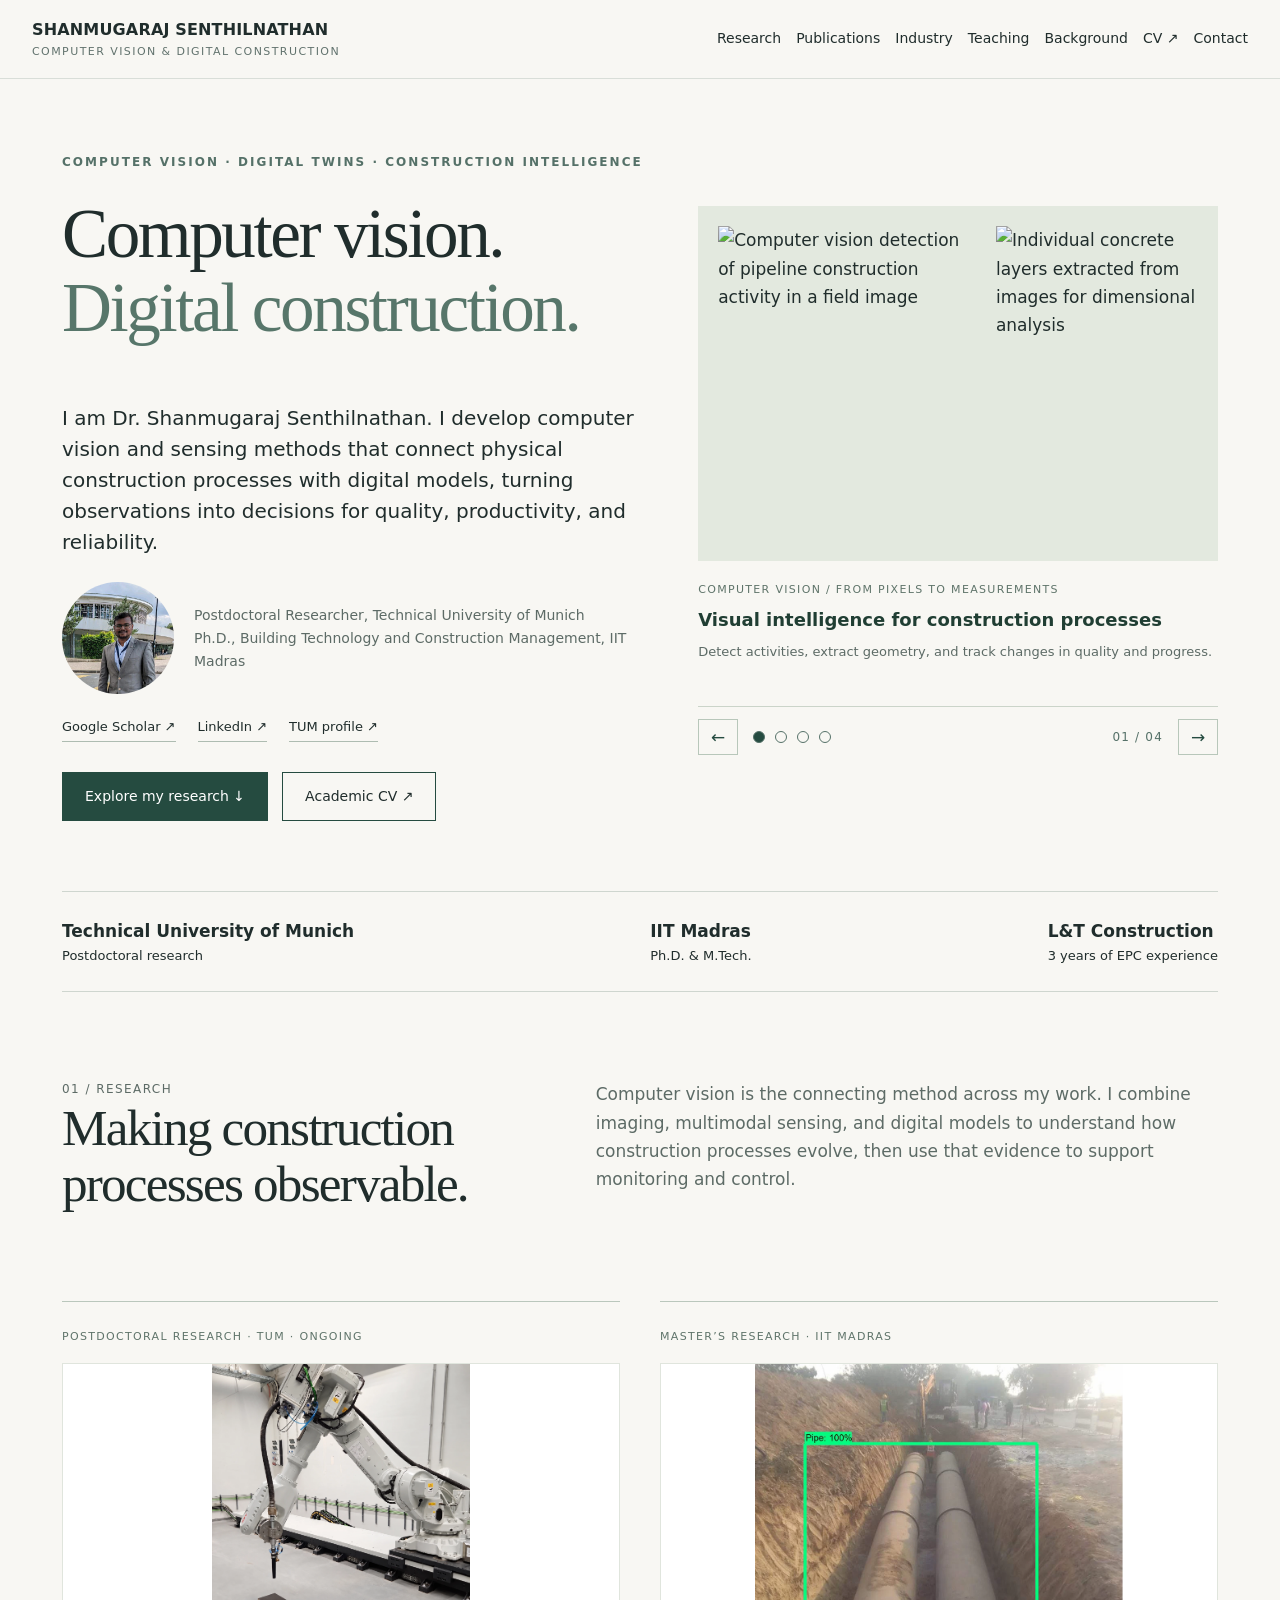
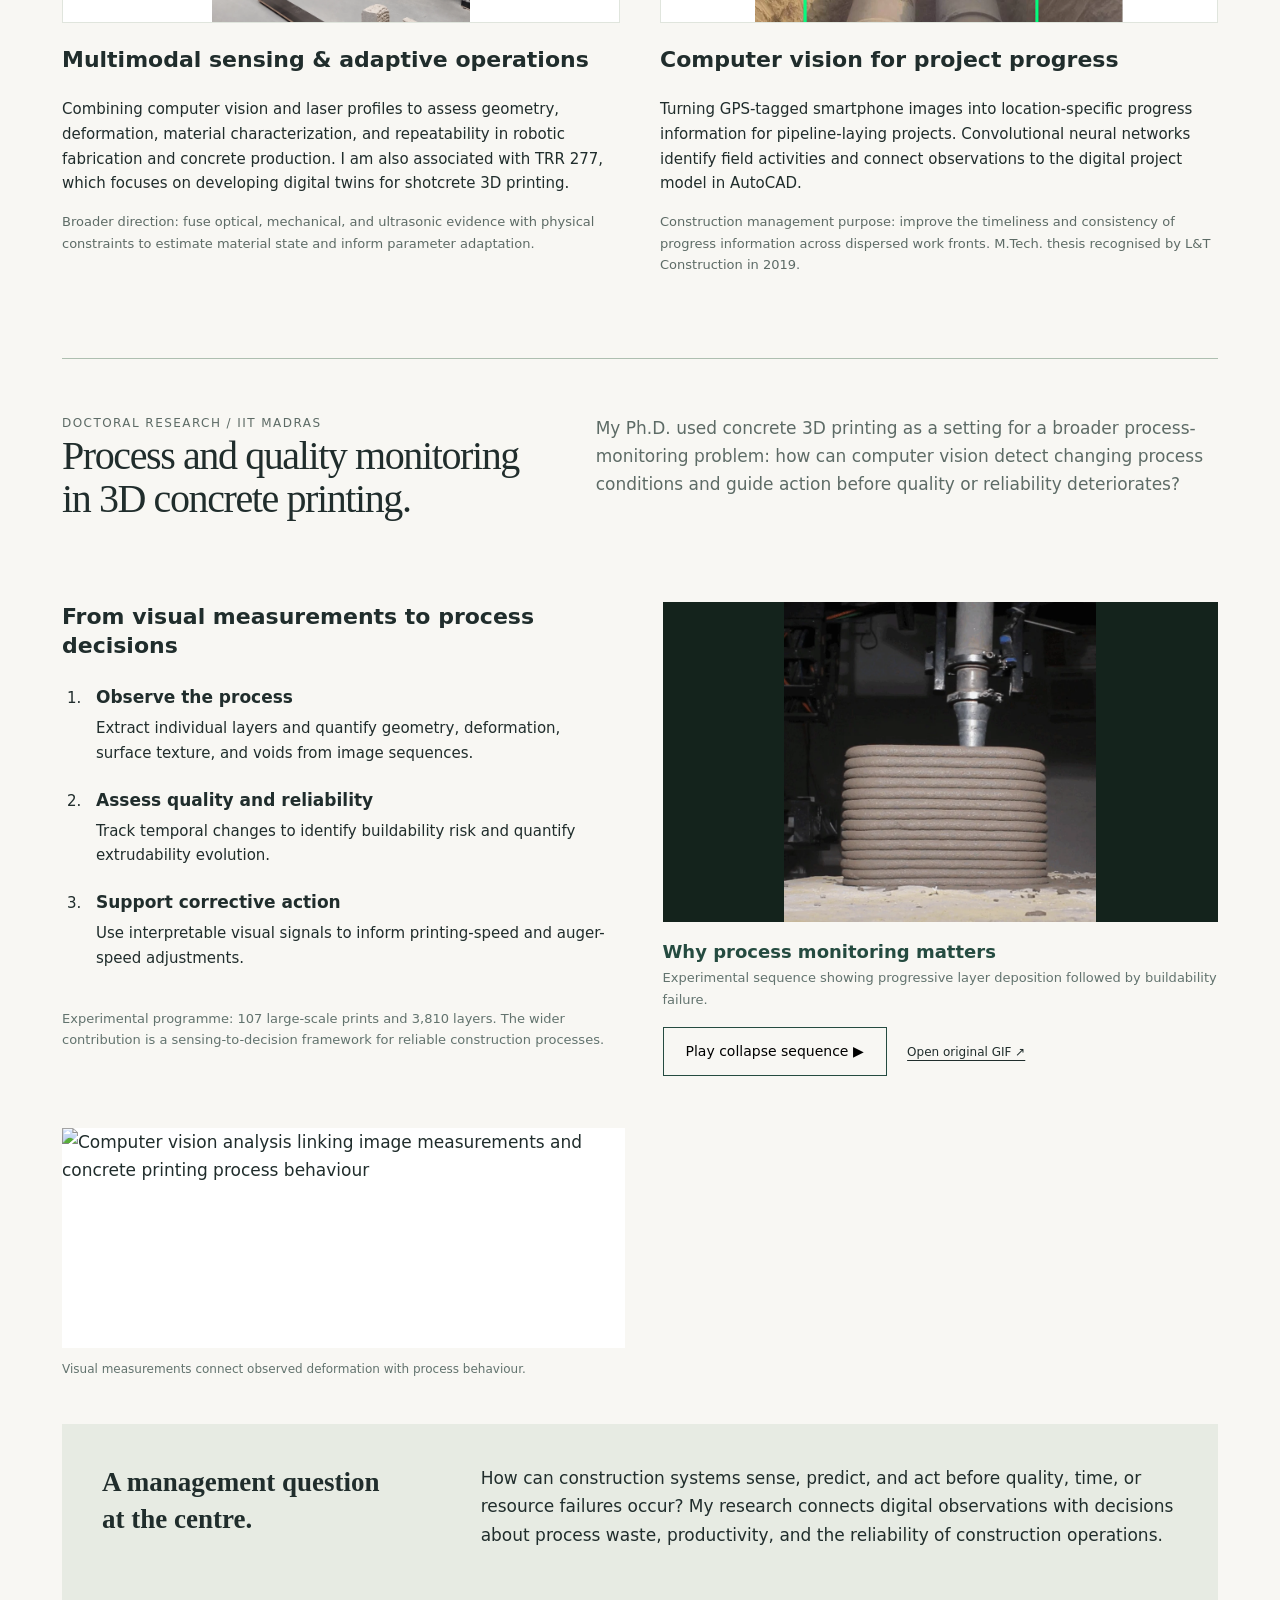
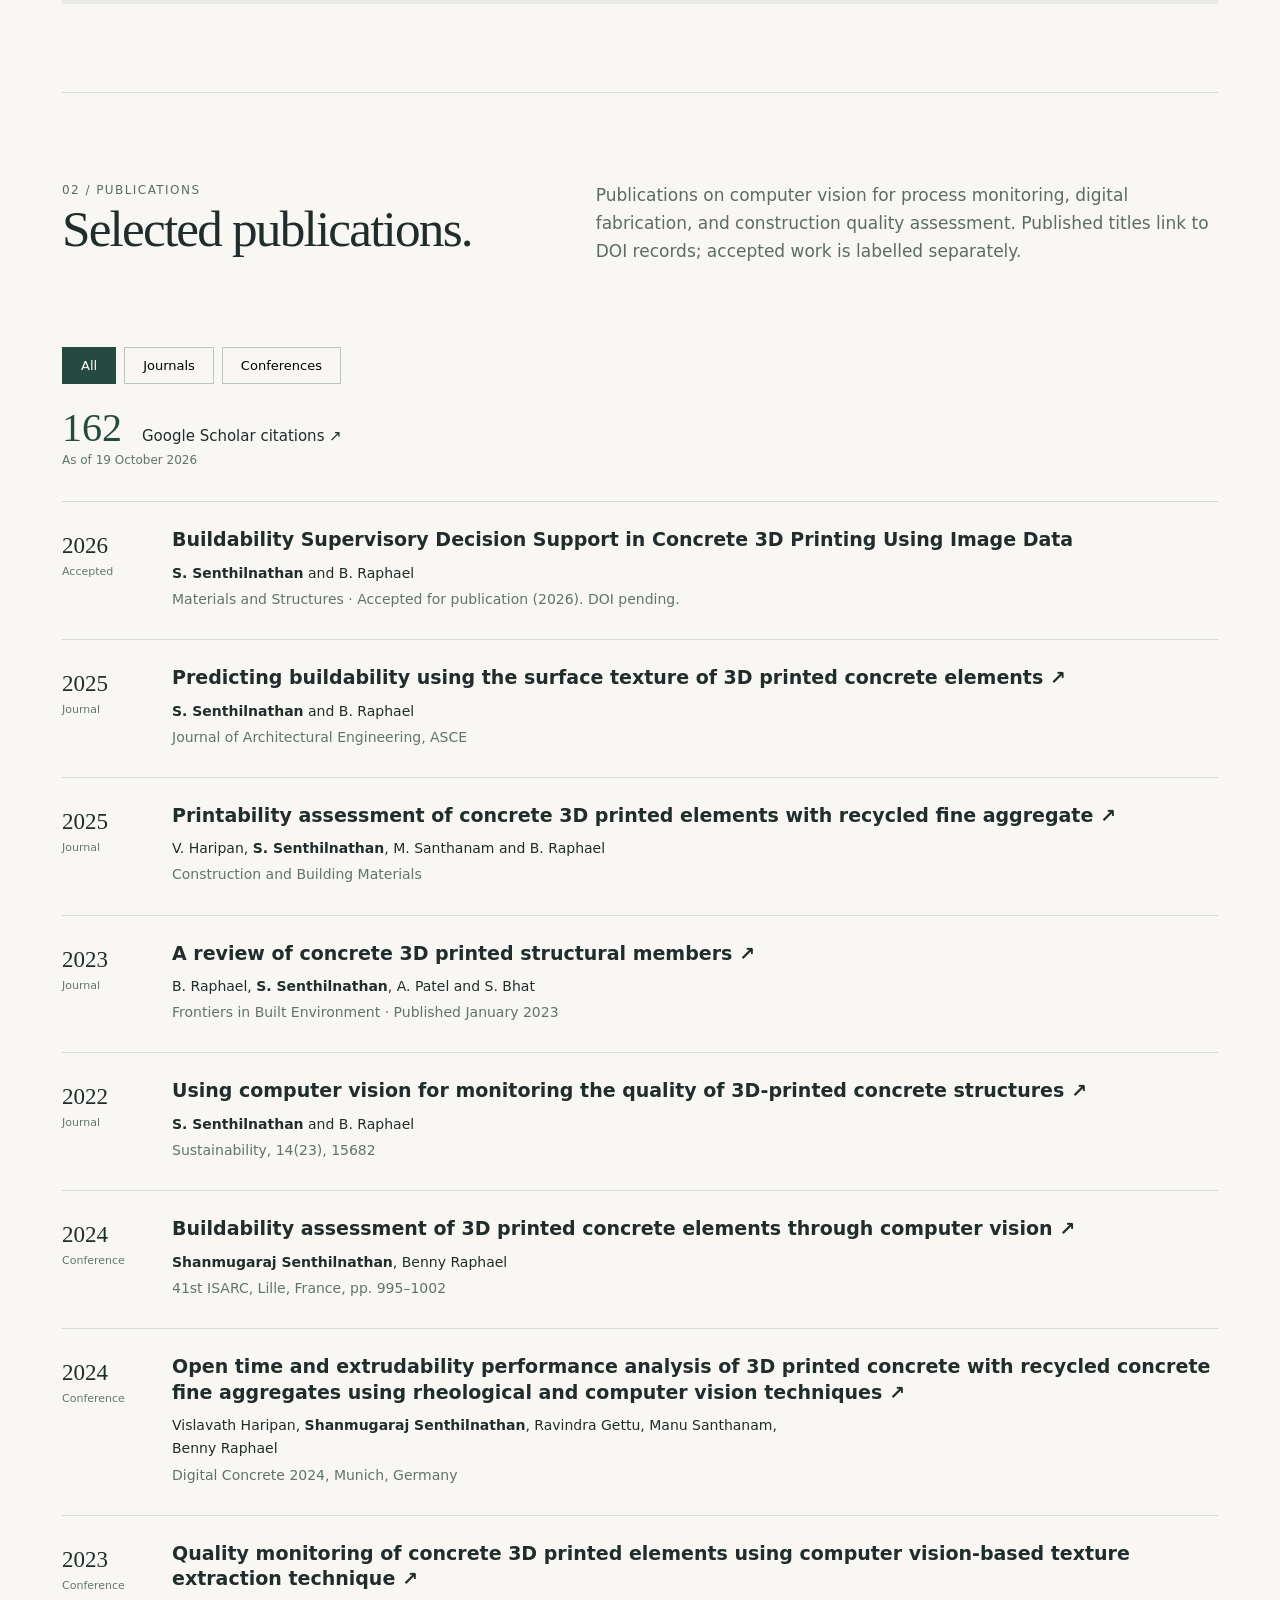
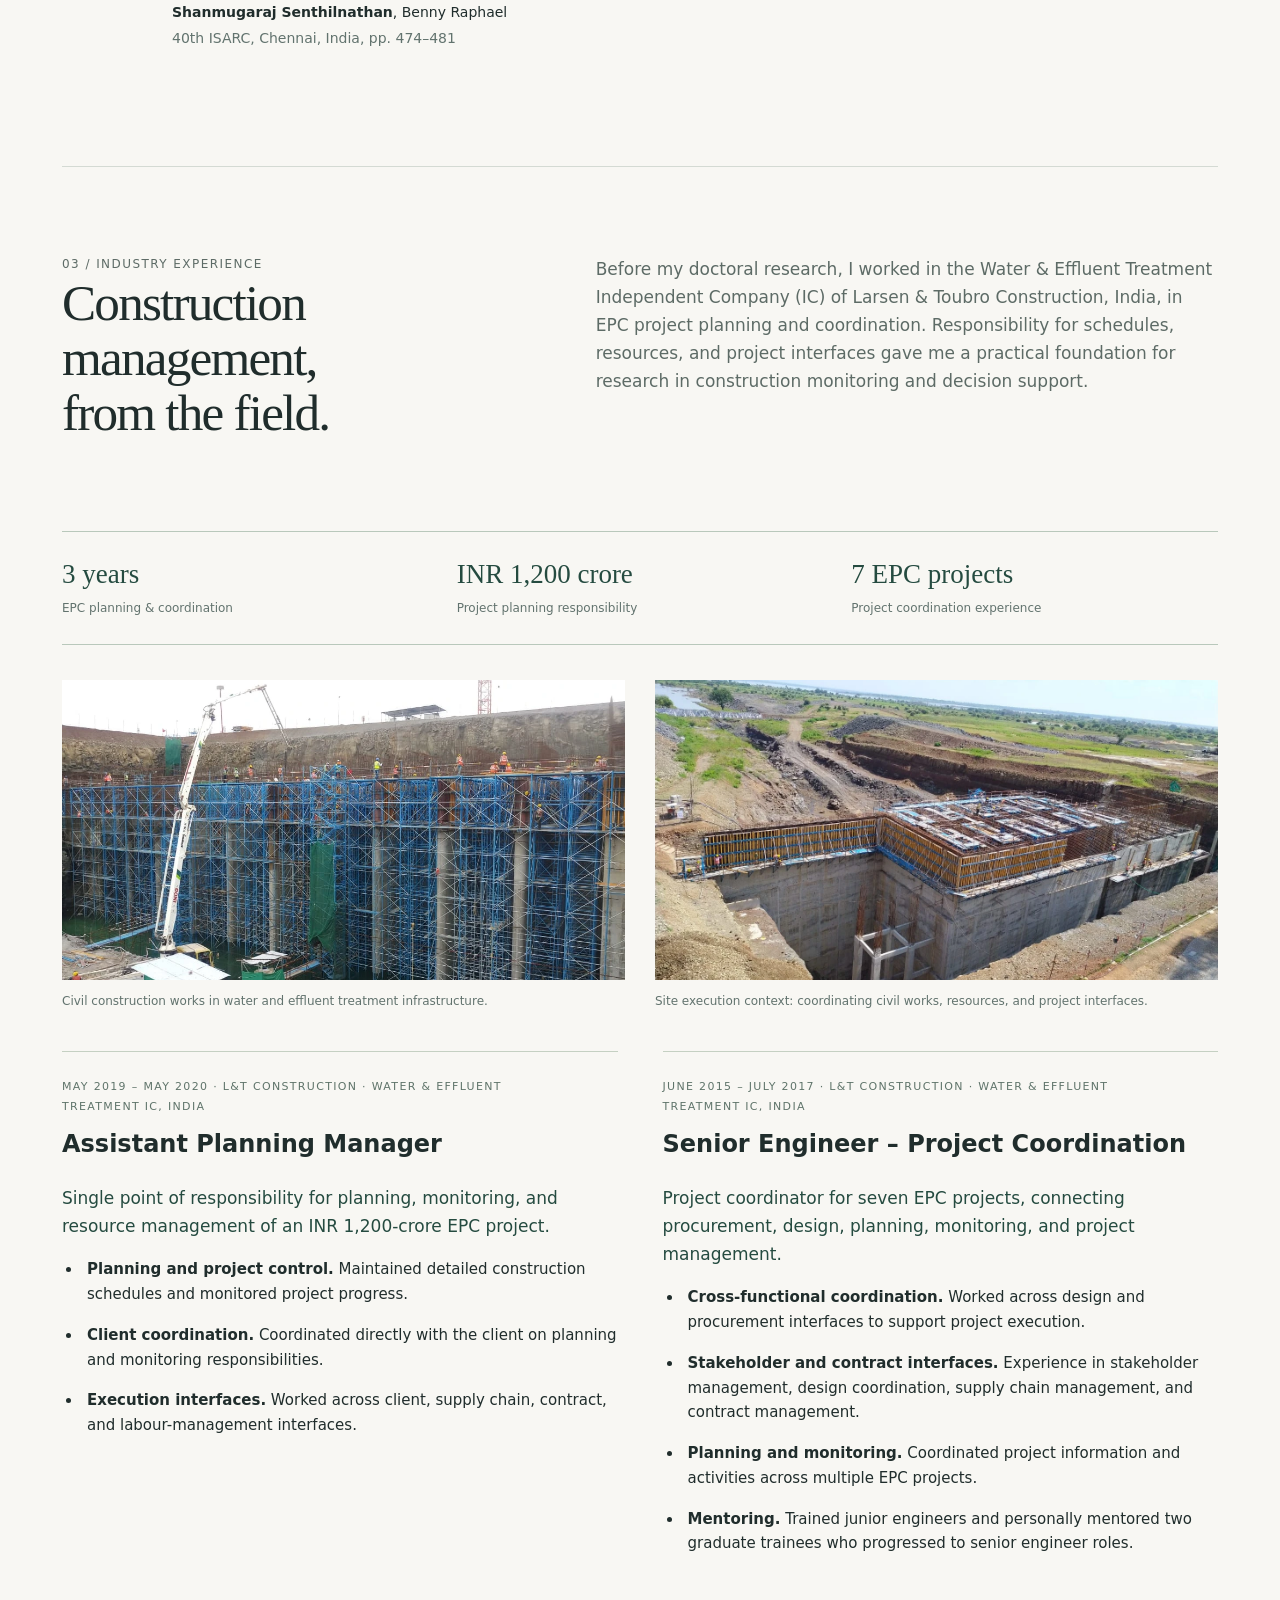
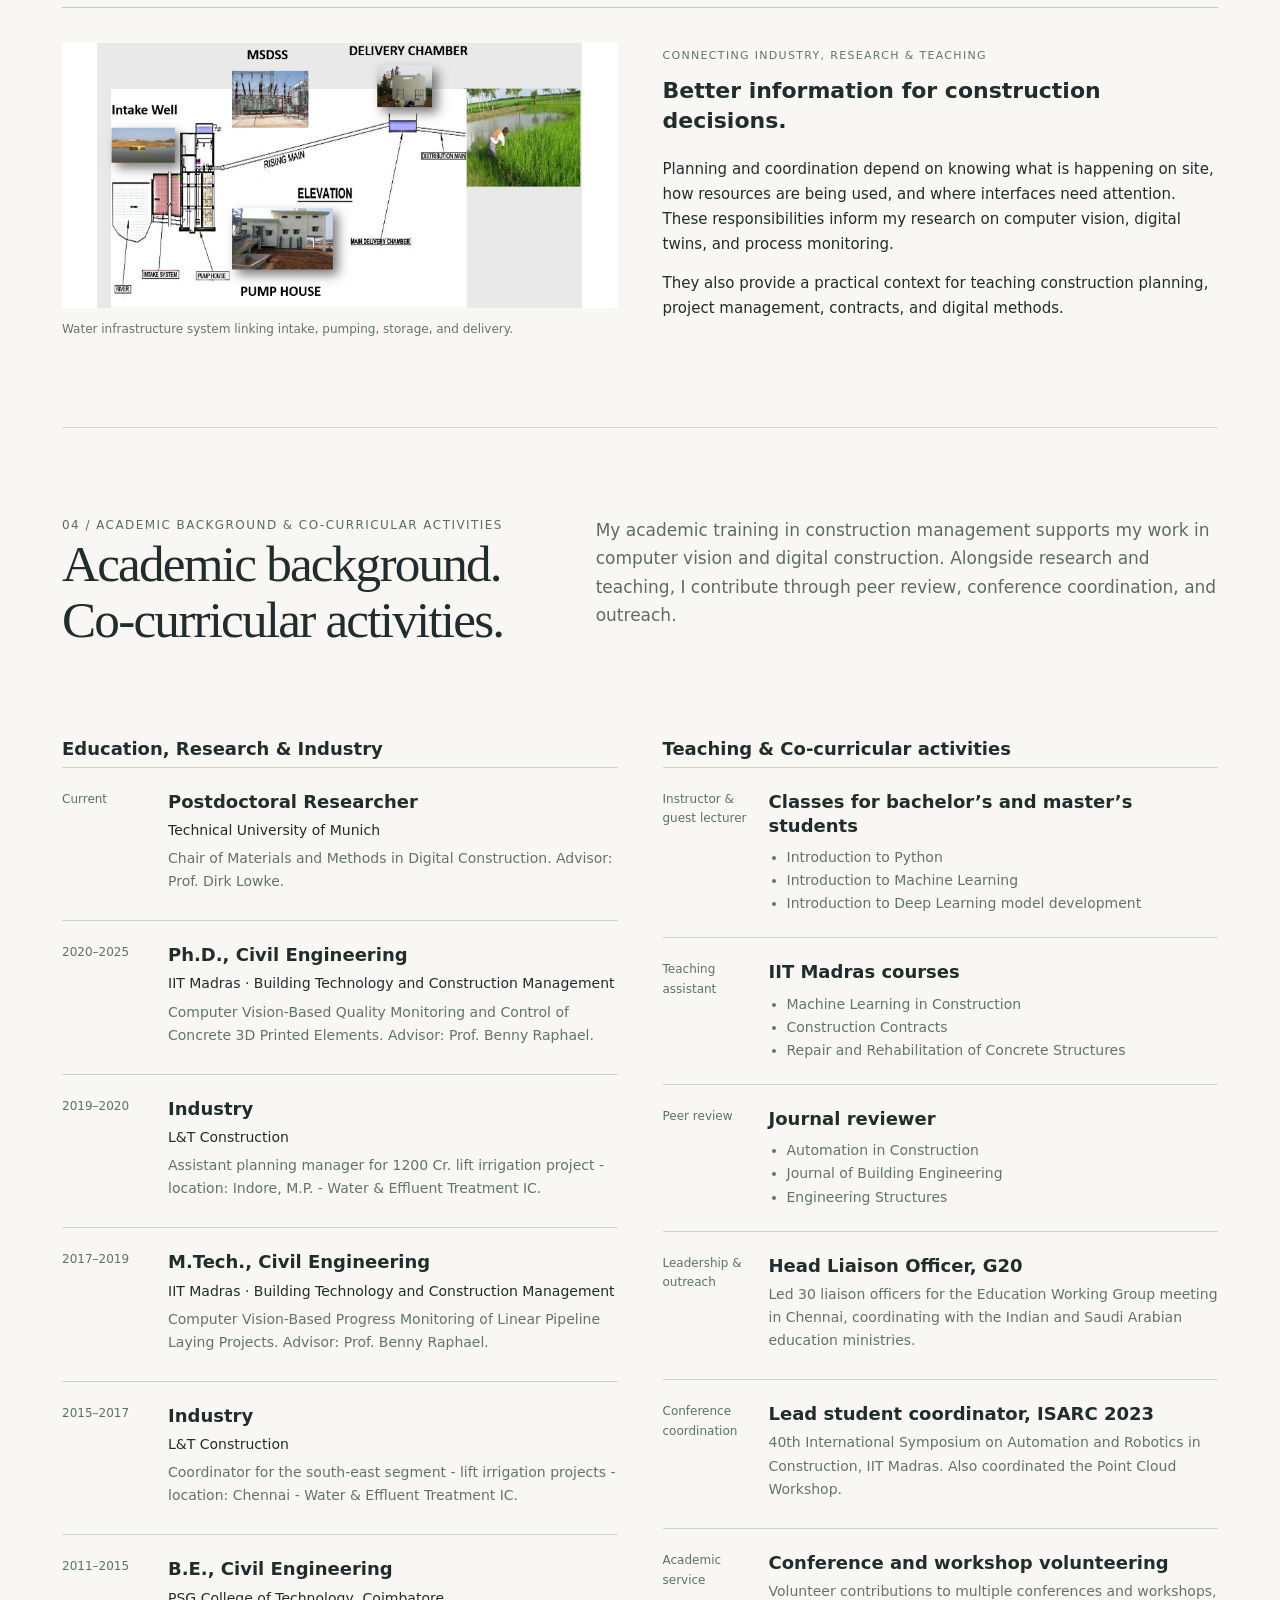
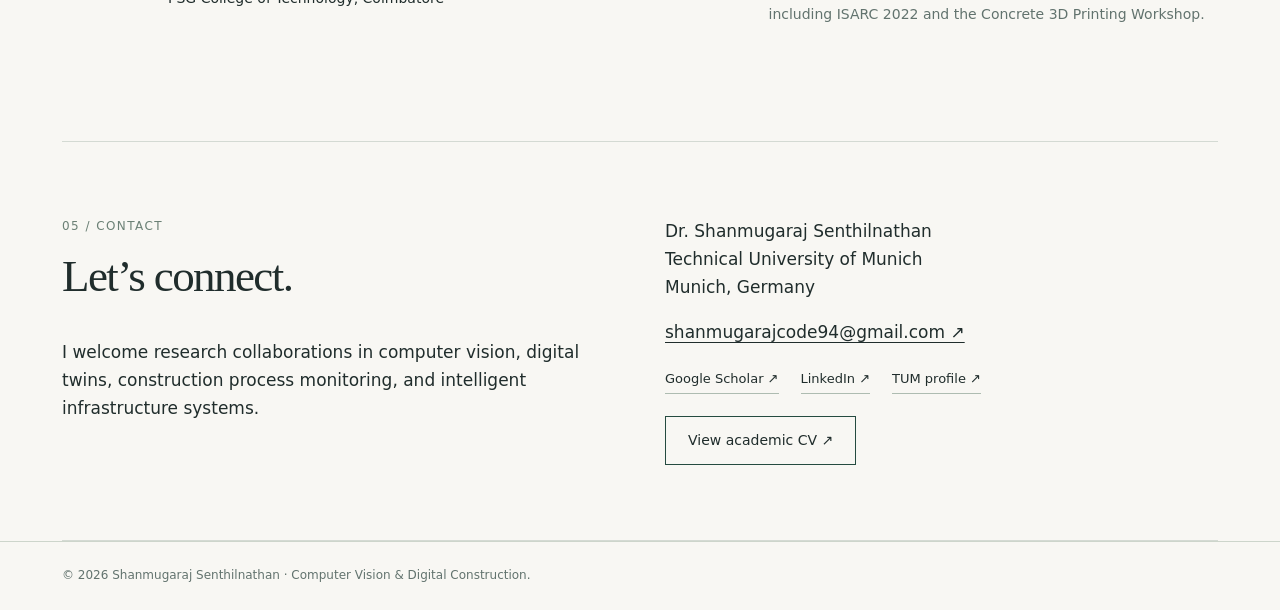
==== index.html @ ba7cf7d7 "update images" ====
<!doctype html>
<html lang="en">
<head>
<meta charset="utf-8">
<meta name="viewport" content="width=device-width,initial-scale=1">
<title>Dr. Shanmugaraj Senthilnathan | Computer Vision & Digital Construction</title>
<meta name="description" content="Shanmugaraj Senthilnathan, postdoctoral researcher at TUM. Computer vision, multimodal sensing, digital twins and process intelligence for construction and infrastructure.">
<meta name="theme-color" content="#254b40">
<link rel="icon" href="assets/favicon.svg" type="image/svg+xml">
<link rel="stylesheet" href="styles.css">
</head>
<body>
<a class="skip" href="#main">Skip to content</a>
<header>
<nav aria-label="Main navigation">
<a class="brand" href="#">SHANMUGARAJ SENTHILNATHAN<small>Computer Vision & Digital Construction</small>
</a>
<button id="menu" aria-expanded="false" aria-controls="navlinks">Menu +</button>
<div class="navlinks" id="navlinks">
<a href="#research">Research</a>
<a href="#publications">Publications</a>
<a href="#industry">Industry</a>
<a href="#teaching">Teaching</a>
<a href="#experience">Background</a>
<!-- Temporarily hidden: Gallery navigation link
<a href="#gallery">Gallery</a>
-->
<a href="cv.html">CV ↗</a>
<a href="#contact">Contact</a>
</div>
</nav>
</header>
<main id="main">
<div class="wrap">
<section class="hero">
<div>
<p class="eyebrow">Computer vision · Digital twins · Construction intelligence</p>
<h1>Computer vision.<br>
<em>Digital construction.</em>
</h1>
<p class="intro">I am Dr. Shanmugaraj Senthilnathan. I develop computer vision and sensing methods that connect physical construction processes with digital models, turning observations into decisions for quality, productivity, and reliability.</p>
<div class="identity">
<img class="portrait" src="assets/portrait.jpg" width="112" height="112" alt="Portrait of Dr. Shanmugaraj Senthilnathan">
<p class="role">Postdoctoral Researcher, Technical University of Munich<br>Ph.D., Building Technology and Construction Management, IIT Madras</p>
</div>
<div class="profile-links">
<a href="https://scholar.google.com/citations?hl=en&amp;user=tuuSnYMAAAAJ" target="_blank" rel="noopener">Google Scholar ↗</a>
<a href="https://www.linkedin.com/in/shanmugaraj-senthilnathan-936270aa/" target="_blank" rel="noopener">LinkedIn ↗</a>
<a href="https://www.mae.ed.tum.de/m2dc/m2dc/shanmugaraj-senthilnathan/" target="_blank" rel="noopener">TUM profile ↗</a>
</div>
<div class="actions">
<a class="btn primary" href="#research">Explore my research ↓</a>
<a class="btn" href="cv.html">Academic CV ↗</a>
</div>
</div>
<div class="research-carousel" role="region" aria-roledescription="carousel" aria-label="Computer vision and digital construction research">
<div class="carousel-stage">
<figure class="research-slide" id="research-slide-1" role="group" aria-roledescription="slide" aria-label="1 of 4">
<div class="visual vision-visual">
<img src="assets/inputpic.jpg" alt="Computer vision detection of pipeline construction activity in a field image" fetchpriority="high">
<img src="assets/cvoutput.png" alt="Individual concrete layers extracted from images for dimensional analysis">
</div>
<figcaption>
<span class="tag">Computer vision / From pixels to measurements</span>
<strong>Visual intelligence for construction processes</strong>
<span>Detect activities, extract geometry, and track changes in quality and progress.</span>
</figcaption>
</figure>
<figure class="research-slide" id="research-slide-2" role="group" aria-roledescription="slide" aria-label="2 of 4" hidden>
<div class="visual sensor-visual">
<div>
<img src="assets/camera.webp" alt="Camera illustration for optical sensing">
<span>2D imaging</span>
</div>
<div>
<img src="assets/keyence-ljx8000.png" alt="KEYENCE LJ-X8000 series laser profiler product image">
<span>Laser profile sensing</span>
</div>
</div>
<figcaption>
<span class="tag">Sensing / Geometry & material state</span>
<strong>Cameras and laser profile scanners</strong>
<span>Complementary optical measurements for process monitoring. <a href="https://www.keyence.com/products/measure/laser-2d/lj-x8000/" target="_blank" rel="noopener">LJ-X8000 equipment example; image © KEYENCE ↗</a>
</span>
</figcaption>
</figure>
<figure class="research-slide" id="research-slide-3" role="group" aria-roledescription="slide" aria-label="3 of 4" hidden>
<div class="visual">
<img src="assets/u2net.png" alt="U2-Net deep learning architecture for salient object detection">
</div>
<figcaption>
<span class="tag">Computer Vision & Deep learning</span>
<strong>CV & DL for automated visual understanding of construction processes</strong>
<span>Object detection, image segmentation, geometric feature extraction, deformation tracking, surface-quality assessment, and the development of data-driven indicators for construction monitoring and quality control.</span>
<small>image/reference<a href="https://doi.org/10.1016/j.patcog.2020.107404" target="_blank" rel="noopener">View paper ↗</a></small>
</figcaption>
</figure>
<figure class="research-slide" id="research-slide-4" role="group" aria-roledescription="slide" aria-label="4 of 4" hidden>
<div class="visual">
<img src="assets/robot-lab.webp" alt="Industrial robot and process equipment in the laboratory">
</div>
<figcaption>
<span class="tag">Robotic adaptive processes</span>
<strong>Sensing coupled with robotic operations</strong>
<span>Use geometry and deformation measurements to inform adaptive process control.</span>
</figcaption>
</figure>
</div>
<div class="carousel-controls">
<button class="carousel-arrow" data-carousel-prev aria-label="Previous research image">←</button>
<div class="carousel-dots" role="group" aria-label="Choose research image">
<button data-slide="0" aria-label="Show research image 1" aria-pressed="true">
</button>
<button data-slide="1" aria-label="Show research image 2" aria-pressed="false">
</button>
<button data-slide="2" aria-label="Show research image 3" aria-pressed="false">
</button>
<button data-slide="3" aria-label="Show research image 4" aria-pressed="false">
</button>
</div>
<span class="carousel-count" aria-live="polite">01 / 04</span>
<button class="carousel-arrow" data-carousel-next aria-label="Next research image">→</button>
</div>
</div>
</section>
<div class="strip">
<div>
<strong>Technical University of Munich</strong>Postdoctoral research</div>
<div>
<strong>IIT Madras</strong>Ph.D. & M.Tech.</div>
<div>
<strong>L&T Construction</strong>3 years of EPC experience</div>
</div>
<section class="section" id="research">
<div class="section-head">
<div>
<p class="num">01 / RESEARCH</p>
<h2>Making construction<br>processes observable.</h2>
</div>
<p>Computer vision is the connecting method across my work. I combine imaging, multimodal sensing, and digital models to understand how construction processes evolve, then use that evidence to support monitoring and control.</p>
</div>
<div class="research overview-research">
<article>
<span class="tag">Postdoctoral research · TUM · Ongoing</span>
<img src="assets/robot-lab.webp" alt="Industrial robot and deposition equipment in the laboratory" loading="lazy">
<h3>Multimodal sensing & adaptive operations</h3>
<p>Combining computer vision and laser profiles to assess geometry, deformation, material characterization, and repeatability in robotic fabrication and concrete production. I am also associated with TRR 277, which focuses on developing digital twins for shotcrete 3D printing.</p>
<p class="detail">Broader direction: fuse optical, mechanical, and ultrasonic evidence with physical constraints to estimate material state and inform parameter adaptation.</p>
</article>
<!-- Temporarily hidden: Digital twins for concrete production research card -->
<article hidden>
<span class="tag">Postdoctoral research · TUM · Ongoing</span>
<img src="assets/production-twin.webp" alt="Concrete production digital twin framework, with material characterisation and feedback along the supply chain" loading="lazy">
<h3>Digital twins for concrete production</h3>
<p>Connecting material characterisation and process information from batching through transport, pumping, and placement. My work explores how optical measurements and rheological evidence can represent evolving material state and support feedback across the production process.</p>
<p class="detail">Research directions: camera and laser sensing, correlation with yield stress and viscosity, and integration with concrete production and mobile robotic workflows.</p>
</article>
<article>
<span class="tag">Master’s research · IIT Madras</span>
<img src="assets/pipeline.webp" alt="Pipeline construction activity identified by computer vision in a site photograph" loading="lazy">
<h3>Computer vision for project progress</h3>
<p>Turning GPS-tagged smartphone images into location-specific progress information for pipeline-laying projects. Convolutional neural networks identify field activities and connect observations to the digital project model in AutoCAD.</p>
<p class="detail">Construction management purpose: improve the timeliness and consistency of progress information across dispersed work fronts. M.Tech. thesis recognised by L&T Construction in 2019.</p>
</article>
<!-- Temporarily hidden: Digital twins for bridge structural monitoring research card -->
<article hidden>
<span class="tag">Postdoctoral research · TUM · Ongoing</span>
<img src="assets/bridge-monitoring.webp" alt="Bridge structural monitoring sensor installation" loading="lazy">
<h3>Digital twins for bridge structural monitoring</h3>
<p>Linking physical infrastructure to numerical models through a multi-property sensor network. The research connects local durability and stiffness indicators with measured structural response to inform condition assessment and action strategies.</p>
<p class="detail">Focus: sensor-to-model integration, strain measurements, structural analysis, and the relationship between local deterioration and global behaviour.</p>
</article>
</div>
<div class="phd-research" id="doctoral-research">
<div class="section-head">
<div>
<p class="num">DOCTORAL RESEARCH / IIT MADRAS</p>
<h2>Process and quality monitoring in 3D concrete printing.</h2>
</div>
<p>My Ph.D. used concrete 3D printing as a setting for a broader process-monitoring problem: how can computer vision detect changing process conditions and guide action before quality or reliability deteriorates?</p>
</div>
<div class="phd-layout">
<div>
<h3>From visual measurements to process decisions</h3>
<ol class="process-list">
<li>
<strong>Observe the process</strong>Extract individual layers and quantify geometry, deformation, surface texture, and voids from image sequences.</li>
<li>
<strong>Assess quality and reliability</strong>Track temporal changes to identify buildability risk and quantify extrudability evolution.</li>
<li>
<strong>Support corrective action</strong>Use interpretable visual signals to inform printing-speed and auger-speed adjustments.</li>
</ol>
<p class="detail">Experimental programme: 107 large-scale prints and 3,810 layers. The wider contribution is a sensing-to-decision framework for reliable construction processes.</p>
</div>
<figure class="collapse-demo">
<img id="collapse-animation" src="assets/collapse-poster.webp" alt="Concrete printing experiment showing the element before collapse" loading="lazy">
<figcaption>
<strong>Why process monitoring matters</strong>
<span>Experimental sequence showing progressive layer deposition followed by buildability failure.</span>
</figcaption>
<button class="btn" id="collapse-toggle" aria-pressed="false">Play collapse sequence ▶</button>
<a href="assets/buildability-collapse.gif" target="_blank" rel="noopener">Open original GIF ↗</a>
</figure>
</div>
<div class="phd-evidence">
<figure>
<img src="assets/cvsteps.png" alt="Computer vision analysis linking image measurements and concrete printing process behaviour" loading="lazy">
<figcaption>Visual measurements connect observed deformation with process behaviour.</figcaption>
</figure>
<figure hidden>
<img src="assets/extrudability.webp" alt="Layer surface comparison without and with active auger control" loading="lazy">
<figcaption>Surface-quality assessment provides evidence for material-delivery control.</figcaption>
</figure>
</div>
</div>
<div class="statement">
<h3>A management question<br>at the centre.</h3>
<p>How can construction systems sense, predict, and act before quality, time, or resource failures occur? My research connects digital observations with decisions about process waste, productivity, and the reliability of construction operations.</p>
</div>
</section>
<section class="section" id="publications">
<div class="section-head">
<div>
<p class="num">02 / PUBLICATIONS</p>
<h2>Selected publications.</h2>
</div>
<p>Publications on computer vision for process monitoring, digital fabrication, and construction quality assessment. Published titles link to DOI records; accepted work is labelled separately.</p>
</div>
<div class="filters" role="group" aria-label="Filter publications">
<button data-filter="All" aria-pressed="true">All</button>
<button data-filter="Journal" aria-pressed="false">Journals</button>
<button data-filter="Conference" aria-pressed="false">Conferences</button>
</div>
<div>
<div class="citation-summary">
<a href="https://scholar.google.com/citations?hl=en&amp;user=tuuSnYMAAAAJ" target="_blank" rel="noopener">
<strong>
<span data-citation-count>162</span>
</strong> Google Scholar citations ↗</a>
<small>As of <time data-citation-date datetime="2026-10-19">19 October 2026</time>
</small>
</div>
</div>
<div id="pubs">
<article class="publication" data-type="Journal">
<span class="pub-year">2026<small>Accepted</small>
</span>
<div>
<h3>Buildability Supervisory Decision Support in Concrete 3D Printing Using Image Data</h3>
<p>
<strong>S. Senthilnathan</strong> and B. Raphael</p>
<p class="muted">Materials and Structures · Accepted for publication (2026). DOI pending.</p>
</div>
</article>
<article class="publication" data-type="Journal">
<span class="pub-year">2025<small>Journal</small>
</span>
<div>
<h3>
<a href="https://doi.org/10.1061/JAEIED.AEENG-1936" target="_blank" rel="noopener">Predicting buildability using the surface texture of 3D printed concrete elements <span aria-hidden="true">↗</span>
</a>
</h3>
<p>
<strong>S. Senthilnathan</strong> and B. Raphael</p>
<p class="muted">Journal of Architectural Engineering, ASCE</p>
</div>
</article>
<article class="publication" data-type="Journal">
<span class="pub-year">2025<small>Journal</small>
</span>
<div>
<h3>
<a href="https://doi.org/10.1016/j.conbuildmat.2025.144187" target="_blank" rel="noopener">Printability assessment of concrete 3D printed elements with recycled fine aggregate <span aria-hidden="true">↗</span>
</a>
</h3>
<p>V. Haripan, <strong>S. Senthilnathan</strong>, M. Santhanam and B. Raphael</p>
<p class="muted">Construction and Building Materials</p>
</div>
</article>
<article class="publication" data-type="Journal">
<span class="pub-year">2023<small>Journal</small>
</span>
<div>
<h3>
<a href="https://doi.org/10.3389/fbuil.2022.1034020" target="_blank" rel="noopener">A review of concrete 3D printed structural members <span aria-hidden="true">↗</span>
</a>
</h3>
<p>B. Raphael, <strong>S. Senthilnathan</strong>, A. Patel and S. Bhat</p>
<p class="muted">Frontiers in Built Environment · Published January 2023</p>
</div>
</article>
<article class="publication" data-type="Journal">
<span class="pub-year">2022<small>Journal</small>
</span>
<div>
<h3>
<a href="https://doi.org/10.3390/su142315682" target="_blank" rel="noopener">Using computer vision for monitoring the quality of 3D-printed concrete structures <span aria-hidden="true">↗</span>
</a>
</h3>
<p>
<strong>S. Senthilnathan</strong> and B. Raphael</p>
<p class="muted">Sustainability, 14(23), 15682</p>
</div>
</article>
<article class="publication" data-type="Conference">
<span class="pub-year">2024<small>Conference</small>
</span>
<div>
<h3>
<a href="https://doi.org/10.22260/ISARC2024/0129" target="_blank" rel="noopener">Buildability assessment of 3D printed concrete elements through computer vision <span aria-hidden="true">↗</span>
</a>
</h3>
<p><strong>Shanmugaraj Senthilnathan</strong>, Benny Raphael</p>
<p class="muted">41st ISARC, Lille, France, pp. 995–1002</p>
</div>
</article>
<article class="publication" data-type="Conference">
<span class="pub-year">2024<small>Conference</small>
</span>
<div>
<h3>
<a href="https://doi.org/10.24355/dbbs.084-202408160750-0" target="_blank" rel="noopener">Open time and extrudability performance analysis of 3D printed concrete with recycled concrete fine aggregates using rheological and computer vision techniques <span aria-hidden="true">↗</span>
</a>
</h3>
<p>Vislavath Haripan, <strong>Shanmugaraj Senthilnathan</strong>, Ravindra Gettu, Manu Santhanam, Benny Raphael</p>
<p class="muted">Digital Concrete 2024, Munich, Germany</p>
</div>
</article>
<article class="publication" data-type="Conference">
<span class="pub-year">2023<small>Conference</small>
</span>
<div>
<h3>
<a href="https://doi.org/10.22260/ISARC2023/0064" target="_blank" rel="noopener">Quality monitoring of concrete 3D printed elements using computer vision-based texture extraction technique <span aria-hidden="true">↗</span>
</a>
</h3>
<p><strong>Shanmugaraj Senthilnathan</strong>, Benny Raphael</p>
<p class="muted">40th ISARC, Chennai, India, pp. 474–481</p>
</div>
</article>
</div>
</section>
<section class="section industry-section" id="industry">
<div class="section-head">
<div>
<p class="num">03 / INDUSTRY EXPERIENCE</p>
<h2>Construction management,<br>from the field.</h2>
</div>
<p>Before my doctoral research, I worked in the Water & Effluent Treatment Independent Company (IC) of Larsen & Toubro Construction, India, in EPC project planning and coordination. Responsibility for schedules, resources, and project interfaces gave me a practical foundation for research in construction monitoring and decision support.</p>
</div>
<div class="industry-facts" aria-label="Industry experience at a glance">
<div>
<strong>3 years</strong>
<span>EPC planning & coordination</span>
</div>
<div>
<strong>INR 1,200 crore</strong>
<span>Project planning responsibility</span>
</div>
<div>
<strong>7 EPC projects</strong>
<span>Project coordination experience</span>
</div>
</div>
<div class="industry-gallery">
<figure>
<img src="assets/industry-site-structure.webp" alt="Large concrete structure under construction, with formwork, reinforcement and scaffolding" loading="lazy">
<figcaption>Civil construction works in water and effluent treatment infrastructure.</figcaption>
</figure>
<figure>
<img src="assets/industry-site-foundation.webp" alt="Construction-site view of a reinforced concrete structure and surrounding excavation" loading="lazy">
<figcaption>Site execution context: coordinating civil works, resources, and project interfaces.</figcaption>
</figure>
</div>
<div class="industry-roles">
<article>
<p class="tag">May 2019 – May 2020 · L&T Construction · Water & Effluent Treatment IC, India</p>
<h3>Assistant Planning Manager</h3>
<p class="role-intro">Single point of responsibility for planning, monitoring, and resource management of an INR 1,200-crore EPC project.</p>
<ul>
<li>
<strong>Planning and project control.</strong> Maintained detailed construction schedules and monitored project progress.</li>
<li>
<strong>Client coordination.</strong> Coordinated directly with the client on planning and monitoring responsibilities.</li>
<li>
<strong>Execution interfaces.</strong> Worked across client, supply chain, contract, and labour-management interfaces.</li>
</ul>
</article>
<article>
<p class="tag">June 2015 – July 2017 · L&T Construction · Water & Effluent Treatment IC, India</p>
<h3>Senior Engineer – Project Coordination</h3>
<p class="role-intro">Project coordinator for seven EPC projects, connecting procurement, design, planning, monitoring, and project management.</p>
<ul>
<li>
<strong>Cross-functional coordination.</strong> Worked across design and procurement interfaces to support project execution.</li>
<li>
<strong>Stakeholder and contract interfaces.</strong> Experience in stakeholder management, design coordination, supply chain management, and contract management.</li>
<li>
<strong>Planning and monitoring.</strong> Coordinated project information and activities across multiple EPC projects.</li>
<li>
<strong>Mentoring.</strong> Trained junior engineers and personally mentored two graduate trainees who progressed to senior engineer roles.</li>
</ul>
</article>
</div>
<div class="industry-connection">
<figure>
<img src="assets/industry-epc-system.webp" alt="EPC system illustration showing an intake well, pump house, elevated tank and delivery chamber" loading="lazy">
<figcaption>Water infrastructure system linking intake, pumping, storage, and delivery.</figcaption>
</figure>
<div>
<p class="tag">Connecting industry, research & teaching</p>
<h3>Better information for construction decisions.</h3>
<p>Planning and coordination depend on knowing what is happening on site, how resources are being used, and where interfaces need attention. These responsibilities inform my research on computer vision, digital twins, and process monitoring.</p>
<p>They also provide a practical context for teaching construction planning, project management, contracts, and digital methods.</p>
</div>
</div>
</section>
<!-- Temporarily hidden: 04 / TEACHING -->
<section class="section" id="teaching" hidden>
<div class="section-head">
<div>
<p class="num">04 / TEACHING</p>
<h2>Management fundamentals.<br>Digital depth.</h2>
</div>
</div>
<div class="teaching-grid teaching-experience-only">
<div>
<h3>Teaching experience</h3>
<ul class="plain-list">
<li>
<strong>Instructor & guest lecturer</strong>Classes for bachelor’s and master’s students in introductory Python, machine learning, and deep learning model development.</li>
<li>
<strong>Teaching assistant, IIT Madras</strong>Machine Learning in Construction<br>Repair and Rehabilitation of Concrete Structures<br>Construction Contracts</li>
<li>
<strong>Invited talk</strong>“Buildability Failure Prediction Using Computer Vision,” Loughborough University, UK.</li>
</ul>
</div>
</div>
</section>
<section class="section" id="experience">
<div class="section-head">
<div>
<p class="num">04 / ACADEMIC BACKGROUND & CO-CURRICULAR ACTIVITIES</p>
<h2>Academic background.<br>Co-curricular activities.</h2>
</div>
<p>My academic training in construction management supports my work in computer vision and digital construction. Alongside research and teaching, I contribute through peer review, conference coordination, and outreach.</p>
</div>
<div class="timeline">
<div>
<h3>Education, Research & Industry</h3>
<article>
<span class="date">Current</span>
<div>
<h3>Postdoctoral Researcher</h3>
<p>Technical University of Munich</p>
<p class="muted">Chair of Materials and Methods in Digital Construction. Advisor: Prof. Dirk Lowke.</p>
</div>
</article>
<article>
<span class="date">2020–2025</span>
<div>
<h3>Ph.D., Civil Engineering</h3>
<p>IIT Madras · Building Technology and Construction Management</p>
<p class="muted">Computer Vision-Based Quality Monitoring and Control of Concrete 3D Printed Elements. Advisor: Prof. Benny Raphael.</p>
</div>
</article>
<article>
<span class="date">2019–2020</span>
<div>
<h3>Industry</h3>
<p>L&T Construction</p>
<p class="muted">Assistant planning manager for 1200 Cr. lift irrigation project - location: Indore, M.P. - Water & Effluent Treatment IC.</p>
</div>
</article>
<article>
<span class="date">2017–2019</span>
<div>
<h3>M.Tech., Civil Engineering</h3>
<p>IIT Madras · Building Technology and Construction Management</p>
<p class="muted">Computer Vision-Based Progress Monitoring of Linear Pipeline Laying Projects. Advisor: Prof. Benny Raphael.</p>
</div>
</article>
<article>
<span class="date">2015–2017</span>
<div>
<h3>Industry</h3>
<p>L&T Construction</p>
<p class="muted">Coordinator for the south-east segment - lift irrigation projects - location: Chennai - Water & Effluent Treatment IC.</p>
</div>
</article>
<article>
<span class="date">2011–2015</span>
<div>
<h3>B.E., Civil Engineering</h3>
<p>PSG College of Technology, Coimbatore</p>
</div>
</article>
</div>
<div>
<h3>Teaching & Co-curricular activities</h3>
<article>
<span class="date">Instructor & guest lecturer</span>
<div>
<h3>Classes for bachelor’s and master’s students</h3>
<ul class="service-journals">
<li>Introduction to Python</li>
<li>Introduction to Machine Learning</li>
<li>Introduction to Deep Learning model development</li>
</ul>
</div>
</article>
<article>
<span class="date">Teaching assistant</span>
<div>
<h3>IIT Madras courses</h3>
<ul class="service-journals">
<li>Machine Learning in Construction</li>
<li>Construction Contracts</li>
<li>Repair and Rehabilitation of Concrete Structures</li>
</ul>
</div>
</article>
<article>
<span class="date">Peer review</span>
<div>
<h3>Journal reviewer</h3>
<ul class="service-journals">
<li>Automation in Construction</li>
<li>Journal of Building Engineering</li>
<li>Engineering Structures</li>
</ul>
</div>
</article>
<article>
<span class="date">Leadership & outreach</span>
<div>
<h3>Head Liaison Officer, G20</h3>
<p class="muted">Led 30 liaison officers for the Education Working Group meeting in Chennai, coordinating with the Indian and Saudi Arabian education ministries.</p>
</div>
</article>
<article>
<span class="date">Conference coordination</span>
<div>
<h3>Lead student coordinator, ISARC 2023</h3>
<p class="muted">40th International Symposium on Automation and Robotics in Construction, IIT Madras. Also coordinated the Point Cloud Workshop.</p>
</div>
</article>
<article>
<span class="date">Academic service</span>
<div>
<h3>Conference and workshop volunteering</h3>
<p class="muted">Volunteer contributions to multiple conferences and workshops, including ISARC 2022 and the Concrete 3D Printing Workshop.</p>
</div>
</article>
</div>
</div>
</section>
<!-- Temporarily hidden: Proposed Research Programme -->
<section class="section" id="vision" hidden>
<div class="vision">
<p class="eyebrow">06 / PROPOSED RESEARCH PROGRAMME</p>
<h2>Digital process systems<br>for construction.</h2>
<p>My five-year research vision connects process intelligence with construction management, with the goals of reducing rework, improving productivity, and supporting sustainable operations.</p>
<div class="vision-grid">
<article>
<span class="tag">Thrust A</span>
<h3>Sensing & prediction</h3>
<p>Computer vision and multimodal sensing to identify activities, measure change, and predict process or asset deterioration.</p>
</article>
<article>
<span class="tag">Thrust B</span>
<h3>Planning & digital twins</h3>
<p>Connect production processes, project progress, and infrastructure condition with digital models for planning and operational decisions.</p>
</article>
<article>
<span class="tag">Thrust C</span>
<h3>Robotics & feedback control</h3>
<p>Translate sensed process conditions into adaptive robotic operations and coordinated workflows involving people and machines.</p>
</article>
</div>
</div>
</section>
<!-- GALLERY: replace each gallery-placeholder with your own image; see EDITING-GUIDE.md. -->
<!-- Temporarily hidden: Project Gallery -->
<section class="section" id="gallery" hidden>
<div class="section-head">
<div>
<p class="num">07 / PROJECT GALLERY</p>
<h2>Making and exploring.</h2>
</div>
<p>A space for photographs and demonstrations of my work with PLA printing, drones, augmented reality, and virtual reality.</p>
</div>
<div class="project-gallery">
<!-- PLA PRINTING -->
<figure class="gallery-item">
<div class="gallery-placeholder" role="img" aria-label="PLA printing photographs coming soon">
<span>PLA printing</span>
<small>Photographs coming soon</small>
</div>
<figcaption>
<h3>PLA printing</h3>
</figcaption>
</figure>
<!-- DRONES -->
<figure class="gallery-item">
<div class="gallery-placeholder" role="img" aria-label="Drone project photographs coming soon">
<span>Drones</span>
<small>Photographs coming soon</small>
</div>
<figcaption>
<h3>Drones</h3>
</figcaption>
</figure>
<!-- AUGMENTED REALITY -->
<figure class="gallery-item">
<div class="gallery-placeholder" role="img" aria-label="Augmented reality project photographs coming soon">
<span>Augmented reality</span>
<small>Photographs coming soon</small>
</div>
<figcaption>
<h3>Augmented reality</h3>
</figcaption>
</figure>
<!-- VIRTUAL REALITY -->
<figure class="gallery-item">
<div class="gallery-placeholder" role="img" aria-label="Virtual reality project photographs coming soon">
<span>Virtual reality</span>
<small>Photographs coming soon</small>
</div>
<figcaption>
<h3>Virtual reality</h3>
</figcaption>
</figure>
</div>
</section>
<section class="section contact" id="contact">
<div>
<p class="num">05 / CONTACT</p>
<h2>Let’s connect.</h2>
<p>I welcome research collaborations in computer vision, digital twins, construction process monitoring, and intelligent infrastructure systems.</p>
</div>
<div>
<p>Dr. Shanmugaraj Senthilnathan<br>Technical University of Munich<br>Munich, Germany</p>
<p>
<a href="mailto:shanmugarajcode94@gmail.com">shanmugarajcode94@gmail.com ↗</a>
</p>
<div class="profile-links">
<a href="https://scholar.google.com/citations?hl=en&amp;user=tuuSnYMAAAAJ" target="_blank" rel="noopener">Google Scholar ↗</a>
<a href="https://www.linkedin.com/in/shanmugaraj-senthilnathan-936270aa/" target="_blank" rel="noopener">LinkedIn ↗</a>
<a href="https://www.mae.ed.tum.de/m2dc/m2dc/shanmugaraj-senthilnathan/" target="_blank" rel="noopener">TUM profile ↗</a>
</div>
<a class="btn" href="cv.html">View academic CV ↗</a>
</div>
</section>
</div>
</main>
<footer>
<div class="wrap">© 2026 Shanmugaraj Senthilnathan · Computer Vision & Digital Construction.</div>
</footer>
<script src="script.js">
</script>
</body>
</html>
---- styles.css ----
*{box-sizing:border-box}html{scroll-behavior:smooth;scroll-padding-top:100px}body{margin:0;background:#f8f7f3;color:#202d2c;font:17px/1.65 system-ui,-apple-system,Segoe UI,sans-serif}a{color:inherit;text-underline-offset:4px}a:hover{color:#98613a}button{font:inherit;cursor:pointer}img{max-width:100%;display:block}h1,h2,h3,p{margin-top:0}h1,h2{font-family:Georgia,serif;font-weight:400;line-height:1.08;letter-spacing:-.035em}h1{font-size:clamp(44px,5.4vw,78px)}h2{font-size:clamp(34px,4vw,53px)}h3{font-size:22px;line-height:1.35;font-weight:550}p{max-width:70ch}header{position:sticky;top:0;z-index:10;background:#f8f7f3f5;border-bottom:1px solid #d9ded8}nav{max-width:1280px;margin:auto;min-height:78px;display:flex;align-items:center;justify-content:space-between;padding:12px 32px;gap:24px}.brand{text-decoration:none;font-size:16px;font-weight:650;letter-spacing:.01em}.brand small{display:block;font-size:11px;color:#62736e;font-weight:400;letter-spacing:.13em;text-transform:uppercase}.navlinks{display:flex;gap:24px;font-size:14px}.navlinks a{text-decoration:none}.wrap{max-width:1220px;margin:auto;padding:0 32px}.hero{display:grid;grid-template-columns:1.12fr 1fr;gap:54px;padding-top:74px;padding-bottom:70px;align-items:center}.eyebrow{font-size:12px;letter-spacing:.17em;text-transform:uppercase;font-weight:650;color:#557168;margin-bottom:24px}.hero .intro{font-size:20px;line-height:1.55}.hero h1 em{font-style:normal;color:#57766a}.role{font-size:14px;color:#5d6b66}.actions{display:flex;flex-wrap:wrap;gap:14px;margin-top:30px}.btn{display:inline-block;padding:12px 22px;border:1px solid #254b40;text-decoration:none;font-size:14px}.btn.primary{background:#254b40;color:white}.btn:hover{background:#e2e7df;color:#254b40}.hero figure{margin:0;position:relative}.hero figure img{width:100%;height:475px;object-fit:cover;object-position:55% center;background:#293531}.hero figcaption{font-size:12px;color:#5d6b66;margin-top:12px}.hero-index{position:absolute;top:16px;left:18px;font-size:11px;background:#f8f7f3e8;padding:7px 12px;letter-spacing:.1em}.strip{display:flex;justify-content:space-between;gap:24px;padding:25px 0;border-top:1px solid #cfd6cf;border-bottom:1px solid #cfd6cf;font-size:13px}.strip strong{display:block;font-size:17px;font-weight:550}.section{padding-top:88px;padding-bottom:88px;border-bottom:1px solid #d4dad3}.section-head{display:grid;grid-template-columns:1fr 1.3fr;gap:55px;margin-bottom:48px}.section-head p{color:#5d6b66;margin-bottom:0}.num{font-size:12px;letter-spacing:.12em;color:#6b8075;margin-bottom:15px}.research{display:grid;grid-template-columns:1fr 1fr;gap:40px}.research article{border-top:1px solid #bac7bc;padding-top:18px}.research img{width:100%;height:280px;object-fit:cover;margin:15px 0 22px}.research p{font-size:15px}.tag{font-size:11px;letter-spacing:.12em;text-transform:uppercase;color:#5f746a}.research .detail{font-size:13px;color:#5d6b66}.statement{background:#e7ebe3;padding:40px;margin-top:45px;display:grid;grid-template-columns:1fr 2fr;gap:30px}.statement h3{font-family:Georgia,serif;font-size:27px}.statement p{margin:0}.filters{display:flex;gap:8px;margin-bottom:20px}.filters button{border:1px solid #bac7bc;background:transparent;padding:7px 18px;font-size:13px}.filters button[aria-pressed=true]{background:#254b40;color:white;border-color:#254b40}.publication{display:grid;grid-template-columns:90px 1fr;gap:20px;border-top:1px solid #d4dad3;padding:25px 0}.publication h3{font-size:19px;margin-bottom:9px}.publication h3 a{text-decoration:none}.publication p{font-size:14px;margin-bottom:3px}.pub-year{font-family:Georgia,serif;font-size:23px}.pub-year small{display:block;font:11px system-ui;color:#64766e}.muted{color:#62736e}.teaching-grid{display:grid;grid-template-columns:1fr 1fr;gap:60px}.plain-list{list-style:none;padding:0;margin:0}.plain-list li{padding:15px 0;border-top:1px solid #cdd5cb;font-size:15px}.plain-list strong{display:block;font-size:17px;font-weight:550}.timeline{display:grid;grid-template-columns:1fr 1fr;gap:45px}.timeline article{display:grid;grid-template-columns:90px 1fr;gap:16px;padding:22px 0;border-top:1px solid #cbd4c9}.timeline h3{font-size:18px;margin-bottom:5px}.timeline p{font-size:14px;margin-bottom:5px}.date{font-size:12px;color:#5b7366}.vision{background:#233f37;color:#f4f5ed;padding:60px;}.vision .eyebrow,.vision .tag{color:#bdcdbd}.vision h2{max-width:700px}.vision-grid{display:grid;grid-template-columns:repeat(3,1fr);gap:35px;margin-top:45px}.vision-grid article{border-top:1px solid #779186;padding-top:22px}.vision-grid p{font-size:14px;color:#d7dfd6}.contact{display:grid;grid-template-columns:1fr 1fr;gap:50px;padding:75px 0}.contact h2{font-size:45px}.contact a{overflow-wrap:anywhere}footer{border-top:1px solid #cdd5cb;padding:24px 0;font-size:12px;color:#62736e}.skip{position:absolute;left:-9999px}.skip:focus{left:20px;background:white;z-index:30;padding:10px}#menu{display:none}button:focus-visible,a:focus-visible{outline:3px solid #b9854b;outline-offset:5px}[hidden]{display:none!important}.cv{max-width:900px;margin:50px auto;padding:0 30px}.cv h1{font-size:44px}.cv h2{font-size:28px;margin-top:35px}.cv p,.cv li{font-size:15px}.cv .publication{grid-template-columns:65px 1fr}@media(max-width:850px){nav{padding:12px 20px;flex-wrap:wrap}.navlinks{gap:16px;flex-wrap:wrap}#menu{display:block;border:0;background:none;font-size:14px}.navlinks{display:none;width:100%}.navlinks.open{display:flex}.wrap{padding:0 22px}.hero{grid-template-columns:1fr;gap:30px;padding-top:45px}.hero figure img{height:360px}.strip{flex-wrap:wrap}.strip>div{width:44%}.section{padding:58px 0}.section-head{grid-template-columns:1fr;gap:0;margin-bottom:30px}.research,.teaching-grid,.timeline,.contact{grid-template-columns:1fr;gap:28px}.research img{height:260px}.statement{grid-template-columns:1fr;padding:25px;gap:5px}.vision{padding:35px 25px}.vision-grid{grid-template-columns:1fr;gap:10px}.publication{grid-template-columns:60px 1fr;gap:12px}.contact{padding:50px 0}}@media(prefers-reduced-motion:reduce){html{scroll-behavior:auto}}@media print{header,.actions,.filters,.no-print{display:none!important}body{background:white;color:black}.cv{margin:0;max-width:none}.cv h1{font-size:30px}.publication{break-inside:avoid}.cv h2{break-after:avoid}a{text-decoration:none}}
.identity{display:flex;gap:20px;align-items:center;margin-top:24px}.portrait{width:112px;height:112px;object-fit:cover;border-radius:50%;flex-shrink:0}.identity .role{margin:0}.profile-links{display:flex;flex-wrap:wrap;gap:10px 22px;font-size:13px;margin:22px 0}.profile-links a{text-decoration:none;border-bottom:1px solid #aebcb1;padding-bottom:3px}.citation-summary{margin:20px 0 30px}.citation-summary a{text-decoration:none;font-size:15px}.citation-summary strong{font:40px Georgia,serif;color:#254b40;margin-right:10px}.citation-summary small{display:block;color:#62736e;font-size:12px}.cv-identity{display:flex;gap:24px;align-items:center}.cv-identity h1{margin-bottom:0}@media(max-width:600px){.identity{align-items:flex-start}.portrait{width:86px;height:86px}.cv-identity{align-items:flex-start;flex-direction:column}.cv h1{font-size:36px}}@media print{.portrait{width:75px;height:75px}.citation-summary strong{font-size:26px}}

.research-carousel{min-width:0;align-self:center}.research-carousel figure{margin:0}.research-carousel .visual{height:355px;background:#edf0e9;display:flex;align-items:center;justify-content:center;padding:20px;overflow:hidden}.research-carousel .visual>img{width:100%;height:100%;object-fit:contain;object-position:center;background:transparent}.research-carousel .vision-visual{display:grid;grid-template-columns:1.3fr 1fr;gap:15px;background:#e3e9df}.research-carousel .vision-visual>img{min-width:0;object-fit:contain}.research-carousel .sensor-visual{display:grid;grid-template-columns:1fr 1.2fr;gap:20px;background:white}.sensor-visual>div{min-width:0;text-align:center;font-size:12px;color:#557168}.sensor-visual img{width:100%;height:220px!important;object-fit:contain!important;background:white!important}.research-carousel figcaption{min-height:145px;margin:0;padding:20px 0 10px;font-size:13px;line-height:1.6;color:#5d6b66}.research-carousel figcaption strong{display:block;color:#203e33;font-size:18px;font-weight:550;margin:7px 0}.research-carousel figcaption>span{display:block}.carousel-controls{display:flex;align-items:center;gap:15px;border-top:1px solid #cbd4c9;padding:12px 0}.carousel-arrow{height:36px;width:40px;background:transparent;border:1px solid #b8c7ba;color:#254b40}.carousel-dots{display:flex;gap:10px;align-items:center;flex:1}.carousel-dots button{width:12px;height:12px;border-radius:50%;padding:0;background:transparent;border:1px solid #557168}.carousel-dots button[aria-pressed=true]{background:#254b40}.carousel-count{font-size:12px;letter-spacing:.1em;color:#557168}.overview-research img{object-fit:contain;background:white;height:260px;border:1px solid #e0e5dd}.phd-research{margin-top:70px;padding-top:55px;border-top:1px solid #aebfb0}.phd-research h2{font-size:40px}.phd-layout{display:grid;grid-template-columns:1fr 1fr;gap:45px}.process-list{padding-left:24px}.process-list li{padding:0 0 20px 10px;font-size:15px}.process-list strong{display:block;font-size:17px;margin-bottom:5px}.detail{font-size:13px;color:#62736e}.collapse-demo{margin:0;min-width:0}.collapse-demo img{width:100%;height:320px;object-fit:contain;background:#14231c}.collapse-demo figcaption{font-size:13px;line-height:1.7;color:#62736e;margin:15px 0}.collapse-demo figcaption strong{display:block;color:#254b40;font-size:18px}.collapse-demo figcaption span{display:block}.collapse-demo .btn{margin-right:15px;margin-bottom:12px;background:transparent}.collapse-demo>a{font-size:12px}.phd-evidence{display:grid;grid-template-columns:1fr 1fr;gap:30px;margin-top:40px}.phd-evidence figure{margin:0;min-width:0}.phd-evidence img{height:220px;width:100%;object-fit:contain;background:white}.phd-evidence figcaption{font-size:12px;color:#62736e;margin-top:12px}@media(max-width:850px){.research-carousel .visual{height:300px}.research-carousel figcaption{min-height:160px}.phd-layout{grid-template-columns:1fr}.phd-evidence{grid-template-columns:1fr}.phd-research h2{font-size:34px}.hero{gap:45px}.sensor-visual img{height:180px!important}.overview-research img{height:auto;max-height:320px}.collapse-demo img{height:300px}}@media(max-width:450px){.research-carousel .visual{height:260px;padding:12px}.research-carousel .sensor-visual{gap:10px}.sensor-visual img{height:150px!important}.research-carousel figcaption{min-height:180px}.carousel-controls{gap:12px}.carousel-dots{gap:9px}}

.industry-facts{display:grid;grid-template-columns:repeat(4,1fr);gap:28px;border-top:1px solid #b9c8bb;border-bottom:1px solid #b9c8bb;padding:25px 0;margin-bottom:35px}.industry-facts strong{display:block;font-family:Georgia,serif;font-size:27px;font-weight:400;color:#254b40;line-height:1.3}.industry-facts span{display:block;font-size:12px;color:#62736e;margin-top:7px}.industry-gallery{display:grid;grid-template-columns:1fr 1fr;gap:30px;margin-bottom:40px}.industry-gallery figure,.industry-connection figure{margin:0;min-width:0}.industry-gallery img{width:100%;height:300px;object-fit:cover}.industry-gallery figcaption,.industry-connection figcaption{font-size:12px;color:#62736e;margin-top:12px;line-height:1.6}.industry-roles{display:grid;grid-template-columns:1fr 1fr;gap:45px}.industry-roles article{border-top:1px solid #c5d0c2;padding-top:25px}.industry-roles h3{font-size:24px}.industry-roles .tag{line-height:1.8}.industry-roles .role-intro{font-size:17px;color:#254b40}.industry-roles ul{padding-left:20px;font-size:15px}.industry-roles li{padding-left:5px;margin-bottom:16px}.industry-roles li strong{font-weight:600}.industry-connection{display:grid;grid-template-columns:1fr 1fr;gap:45px;align-items:center;border-top:1px solid #c5d0c2;margin-top:35px;padding-top:35px}.industry-connection img{width:100%;height:265px;object-fit:contain;background:white}.industry-connection p{font-size:15px}.industry-connection p.tag{font-size:11px}.navlinks{gap:18px}@media(max-width:1000px){.industry-facts{grid-template-columns:1fr 1fr}.industry-gallery img{height:250px}}@media(max-width:850px){.industry-gallery,.industry-roles,.industry-connection{grid-template-columns:1fr;gap:30px}.industry-gallery img{height:auto;max-height:360px;object-fit:contain}.industry-facts{gap:25px 18px}.industry-facts strong{font-size:24px}.industry-roles h3{font-size:23px}.industry-connection img{height:auto;max-height:300px}}

.teaching-experience-only{grid-template-columns:1fr}.teaching-experience-only>.plain-list{max-width:900px}.teaching-experience-only .plain-list{display:grid;grid-template-columns:1fr 1fr;gap:0 38px}.teaching-experience-only .plain-list li:last-child{grid-column:1/-1}.service-journals{font-size:14px;color:#62736e;padding-left:18px;margin:8px 0 0}.project-gallery{display:grid;grid-template-columns:1fr 1fr;gap:32px}.gallery-item{margin:0;min-width:0}.gallery-item>img,.gallery-item>a>img{width:100%;height:300px;object-fit:contain;background:#edf0e9}.gallery-placeholder{height:260px;display:flex;flex-direction:column;align-items:center;justify-content:center;background:#edf0e9;border:1px dashed #a8b9aa;color:#557168;text-align:center;padding:25px}.gallery-placeholder span{font:30px Georgia,serif}.gallery-placeholder small{font-size:12px;letter-spacing:.08em;margin-top:12px}.gallery-item figcaption{padding-top:18px}.gallery-item h3{font-size:21px;margin:0 0 8px}.gallery-item p{font-size:14px;color:#62736e}.navlinks{gap:15px}@media(max-width:1100px){#menu{display:block;border:0;background:none;font-size:14px}nav{flex-wrap:wrap}.navlinks{display:none;width:100%}.navlinks.open{display:flex}}@media(max-width:850px){.teaching-experience-only .plain-list,.project-gallery{grid-template-columns:1fr}.gallery-placeholder{height:220px}.gallery-item>img,.gallery-item>a>img{height:auto;max-height:400px}}

.industry-facts{grid-template-columns:repeat(3,1fr)}@media(max-width:850px){.industry-facts{grid-template-columns:1fr 1fr}}
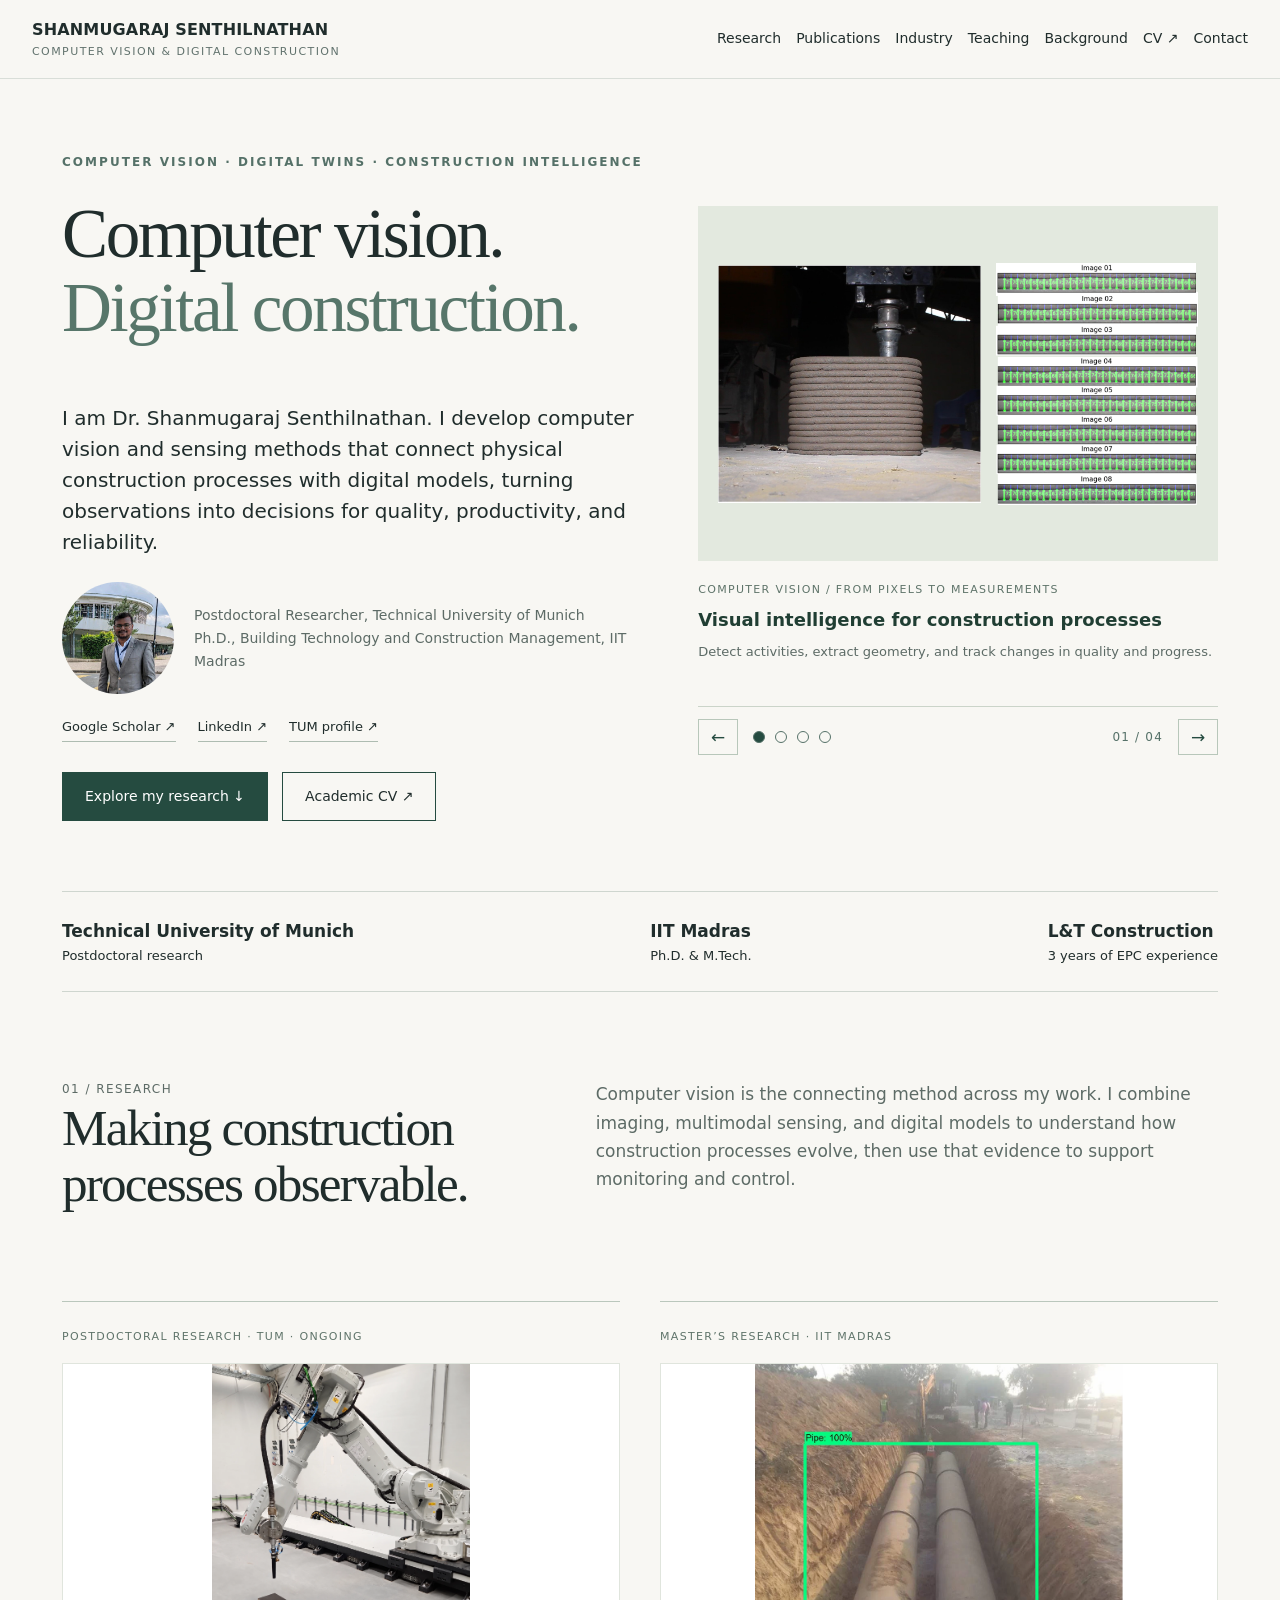
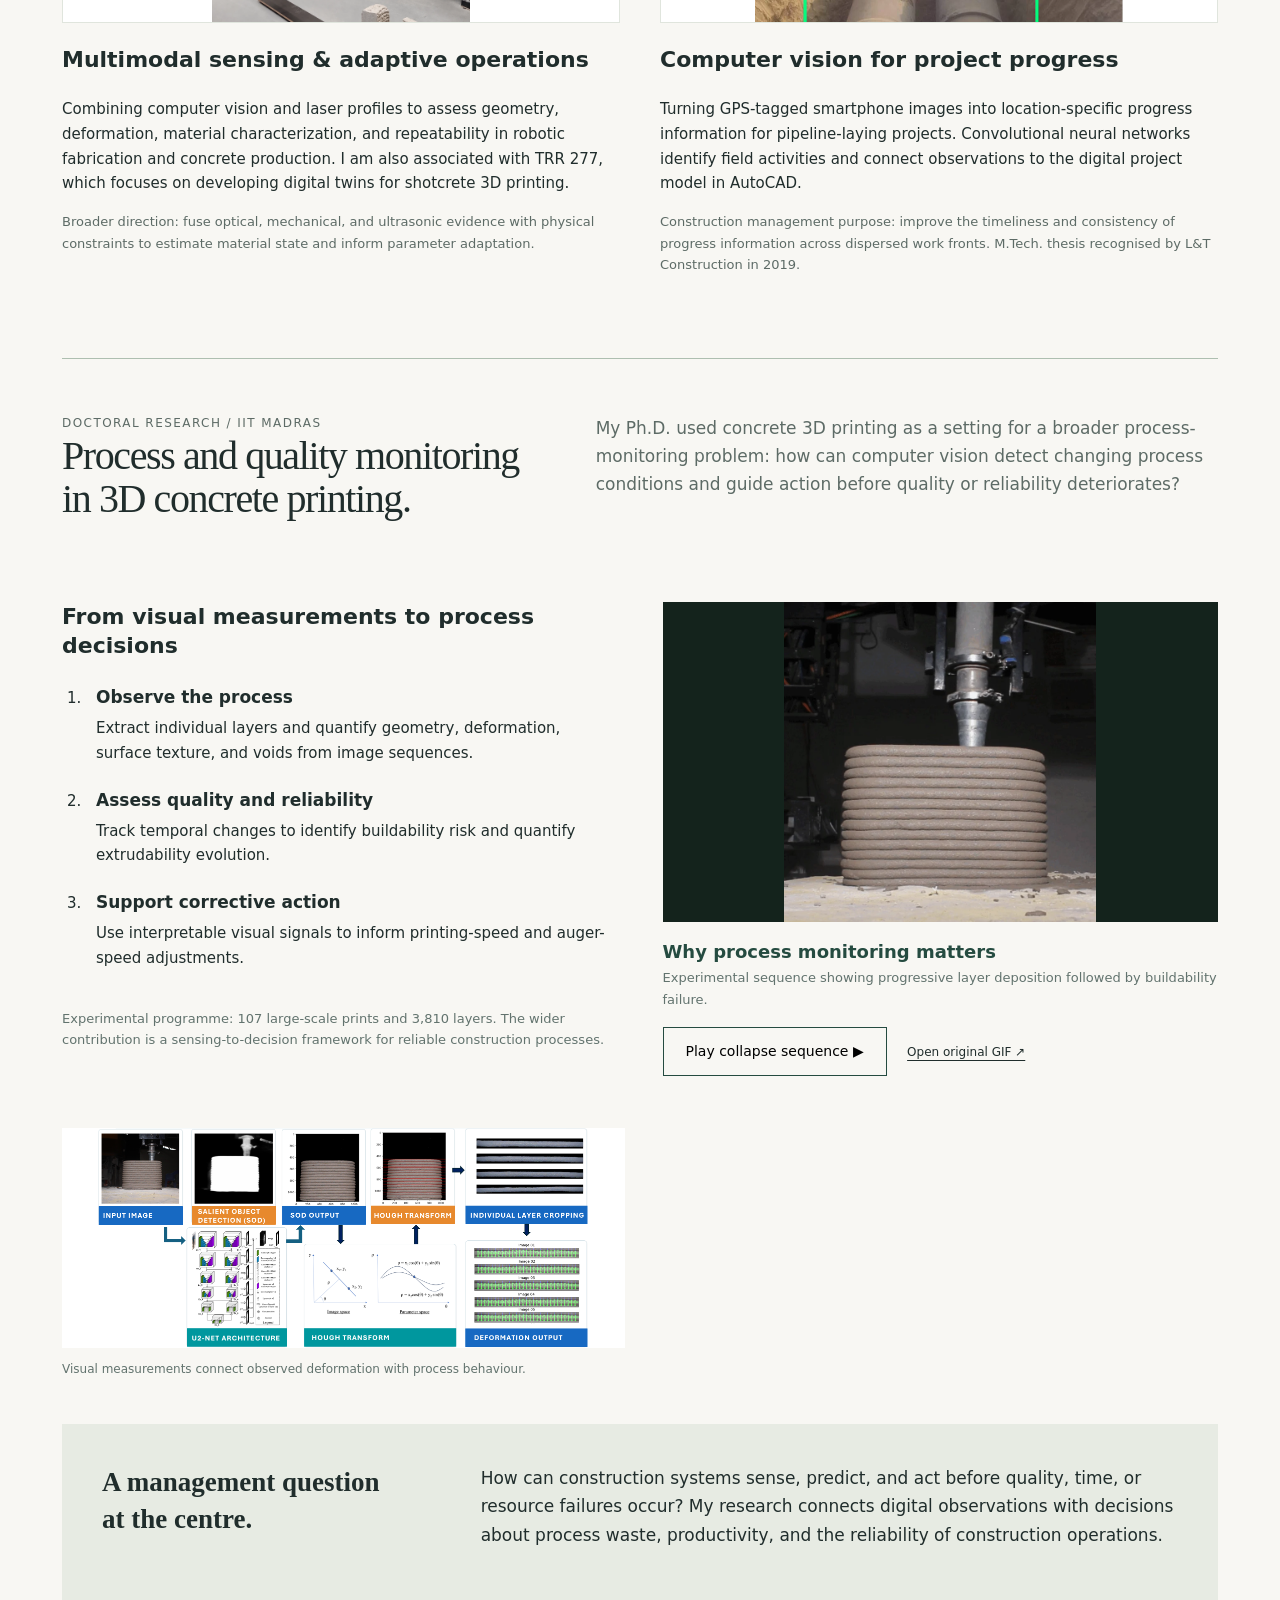
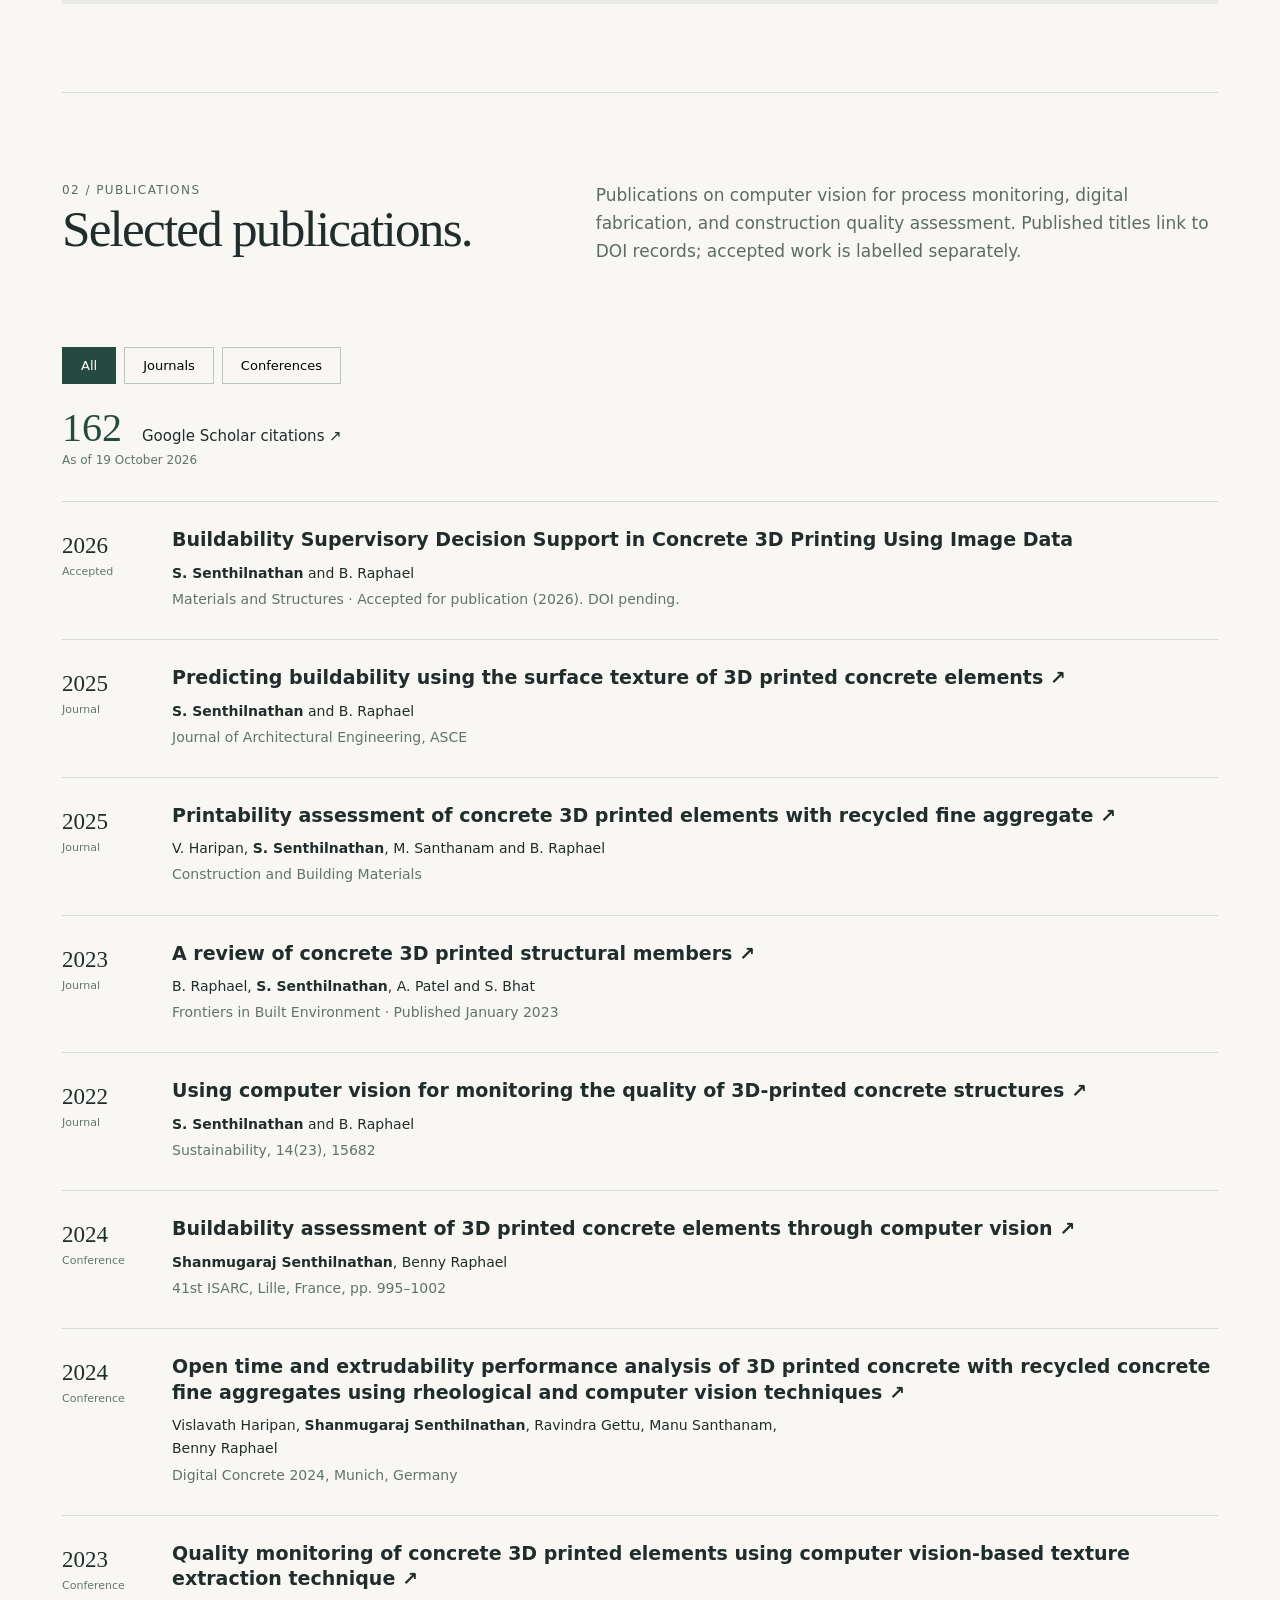
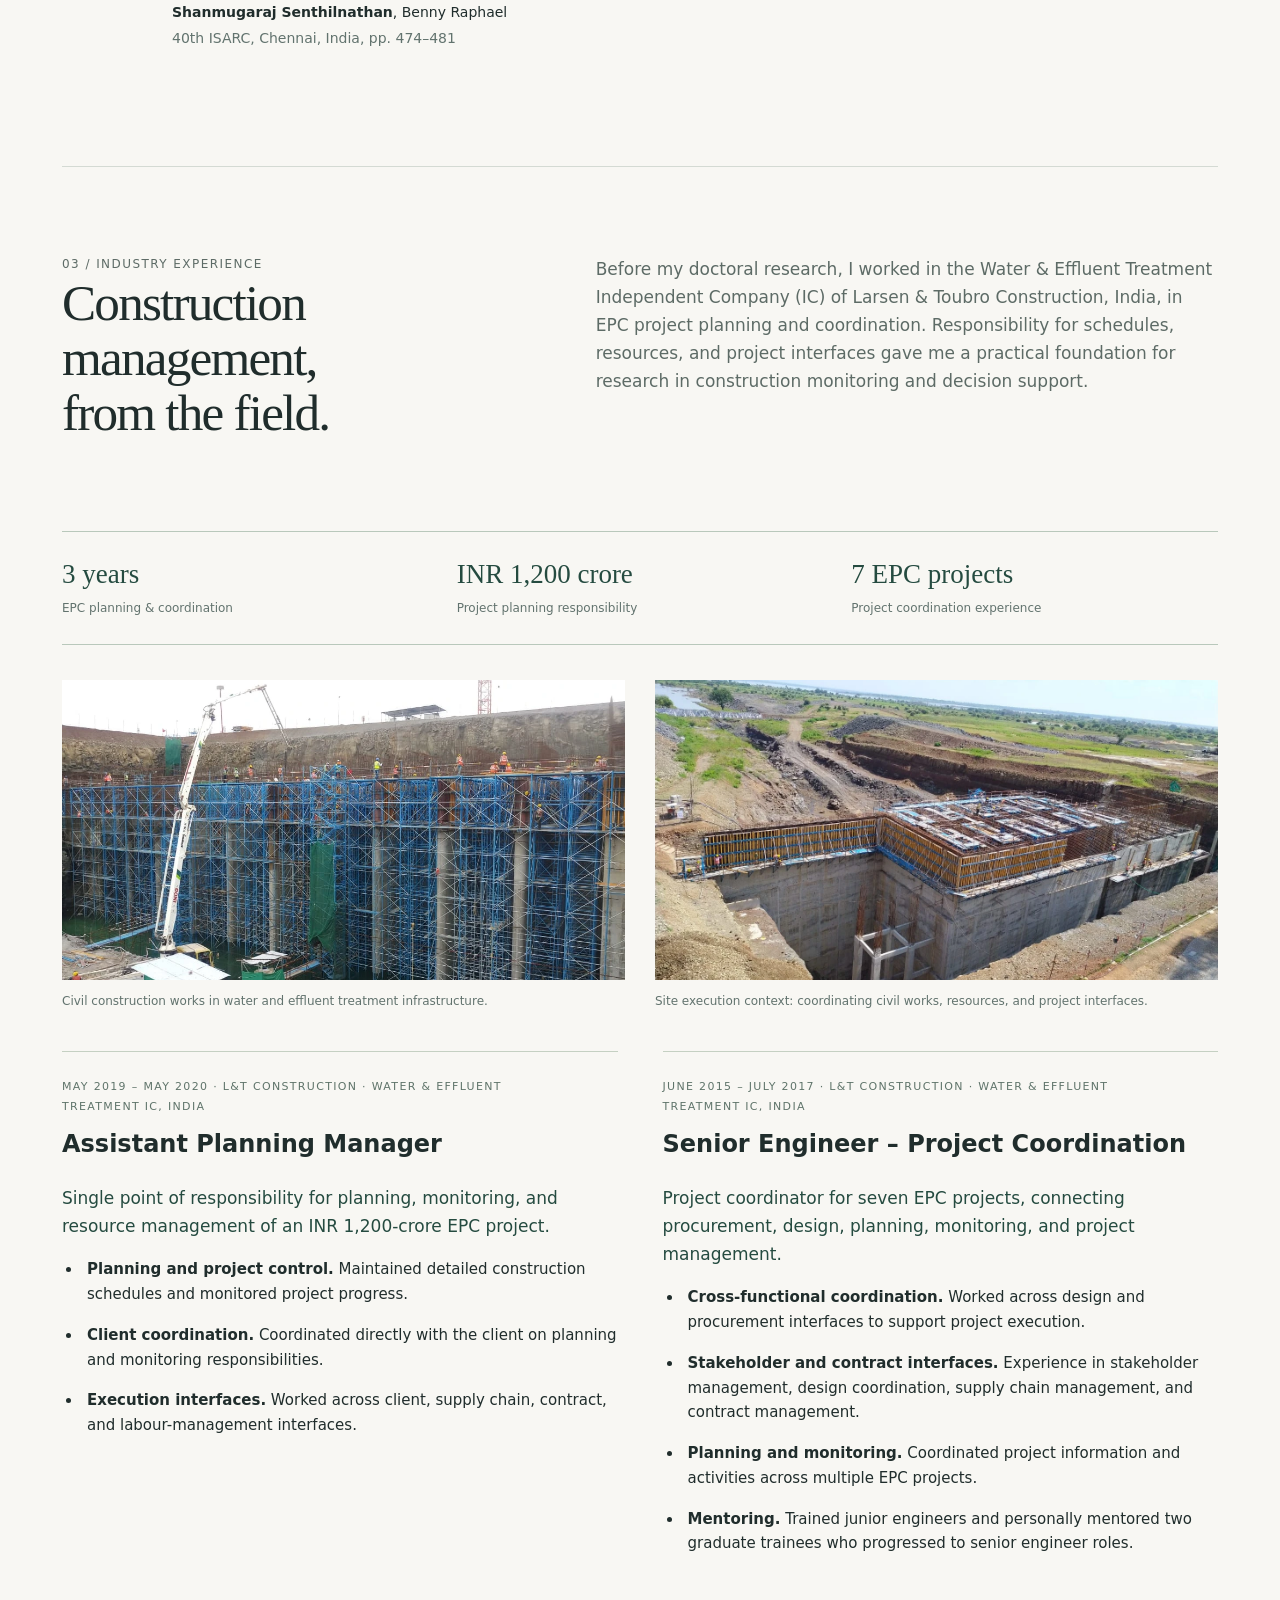
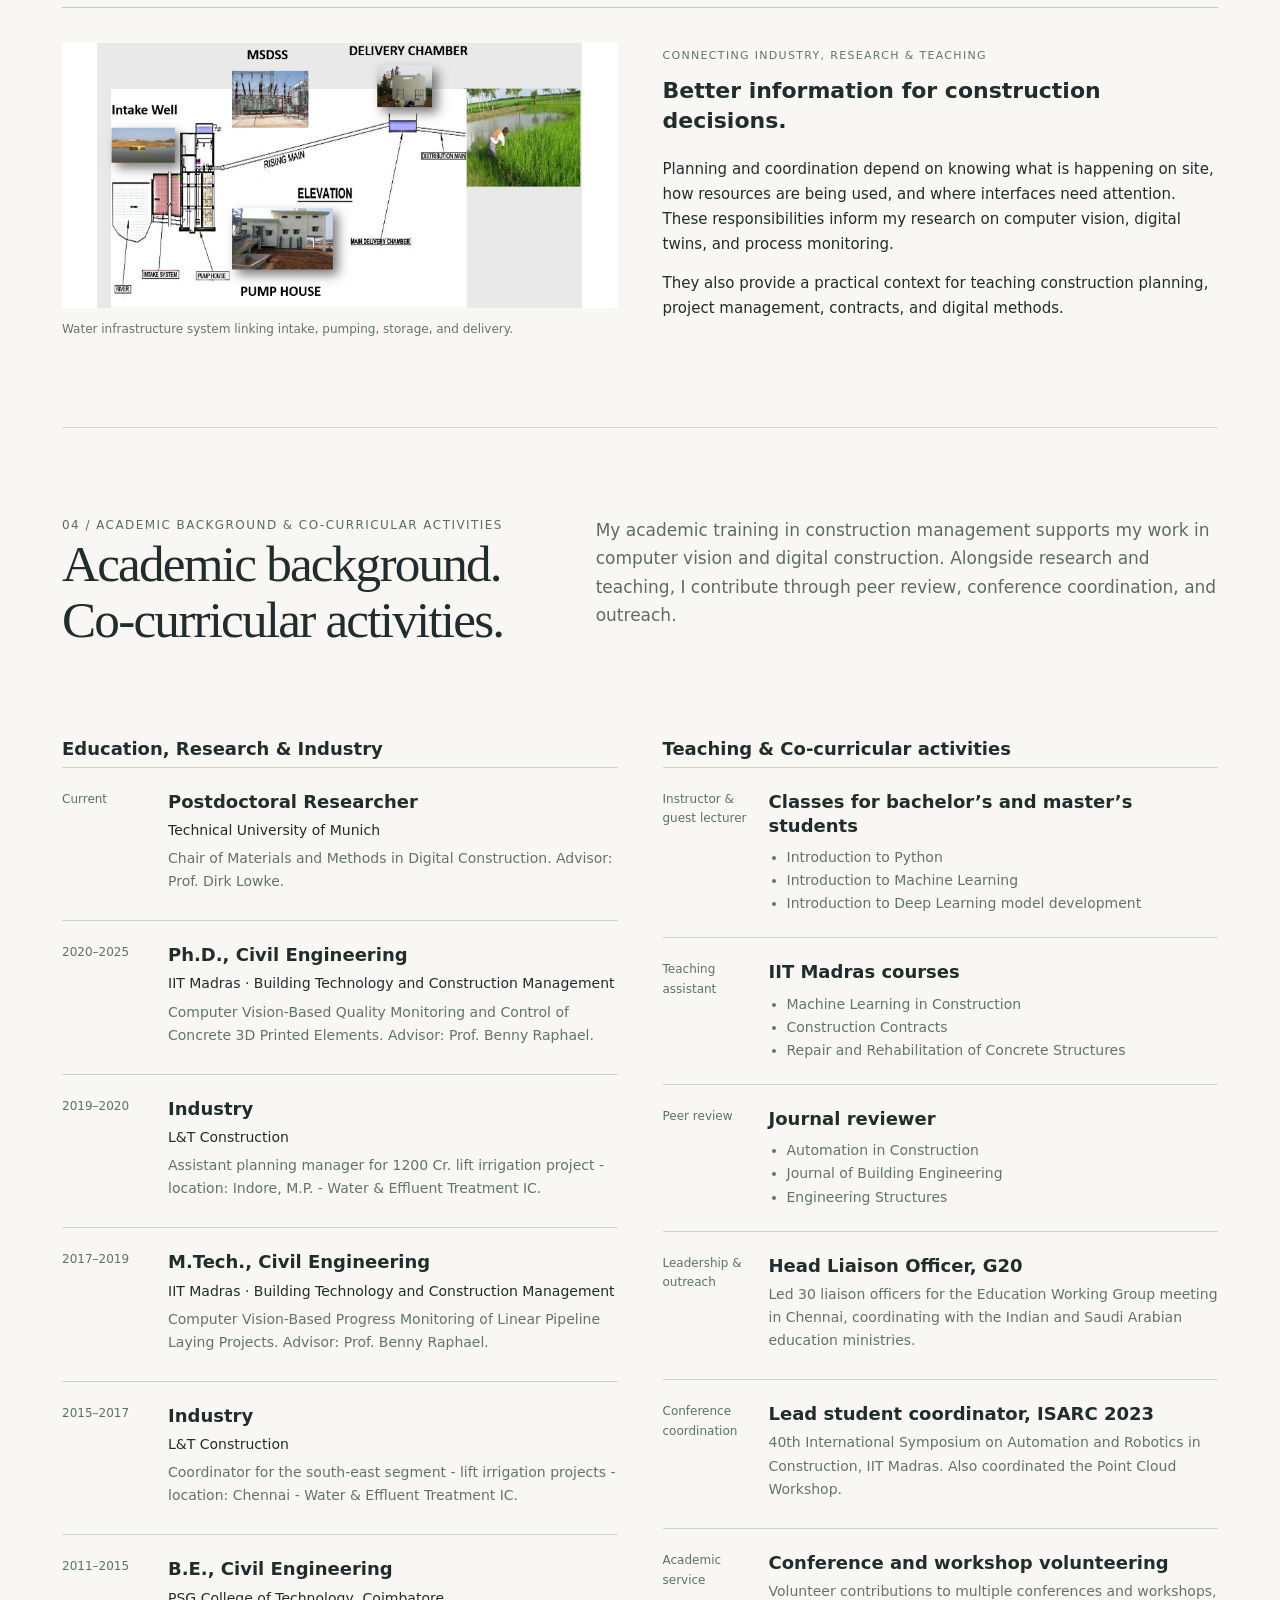
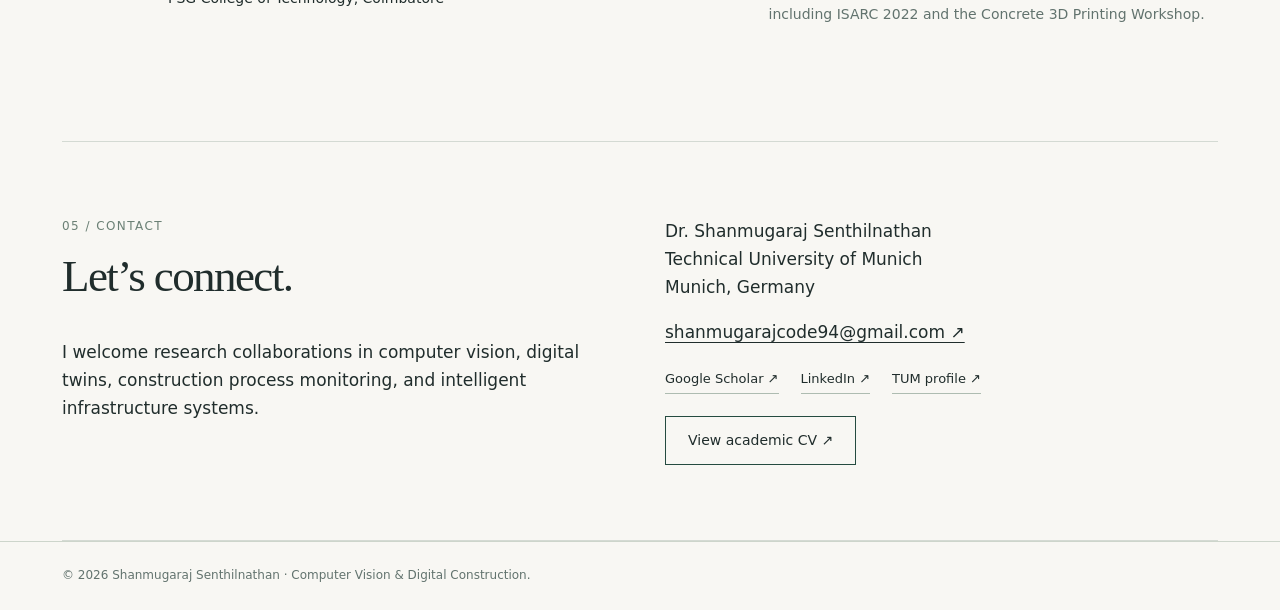
==== commit 4ae4924c: "update input image" ====
--- a/index.html
+++ b/index.html
@@ -57,7 +57,7 @@
 <div class="carousel-stage">
 <figure class="research-slide" id="research-slide-1" role="group" aria-roledescription="slide" aria-label="1 of 4">
 <div class="visual vision-visual">
-<img src="assets/inputpic.jpg" alt="Computer vision detection of pipeline construction activity in a field image" fetchpriority="high">
+<img src="assets/inputpic1.jpg" alt="Computer vision detection of pipeline construction activity in a field image" fetchpriority="high">
 <img src="assets/cvoutput.png" alt="Individual concrete layers extracted from images for dimensional analysis">
 </div>
 <figcaption>
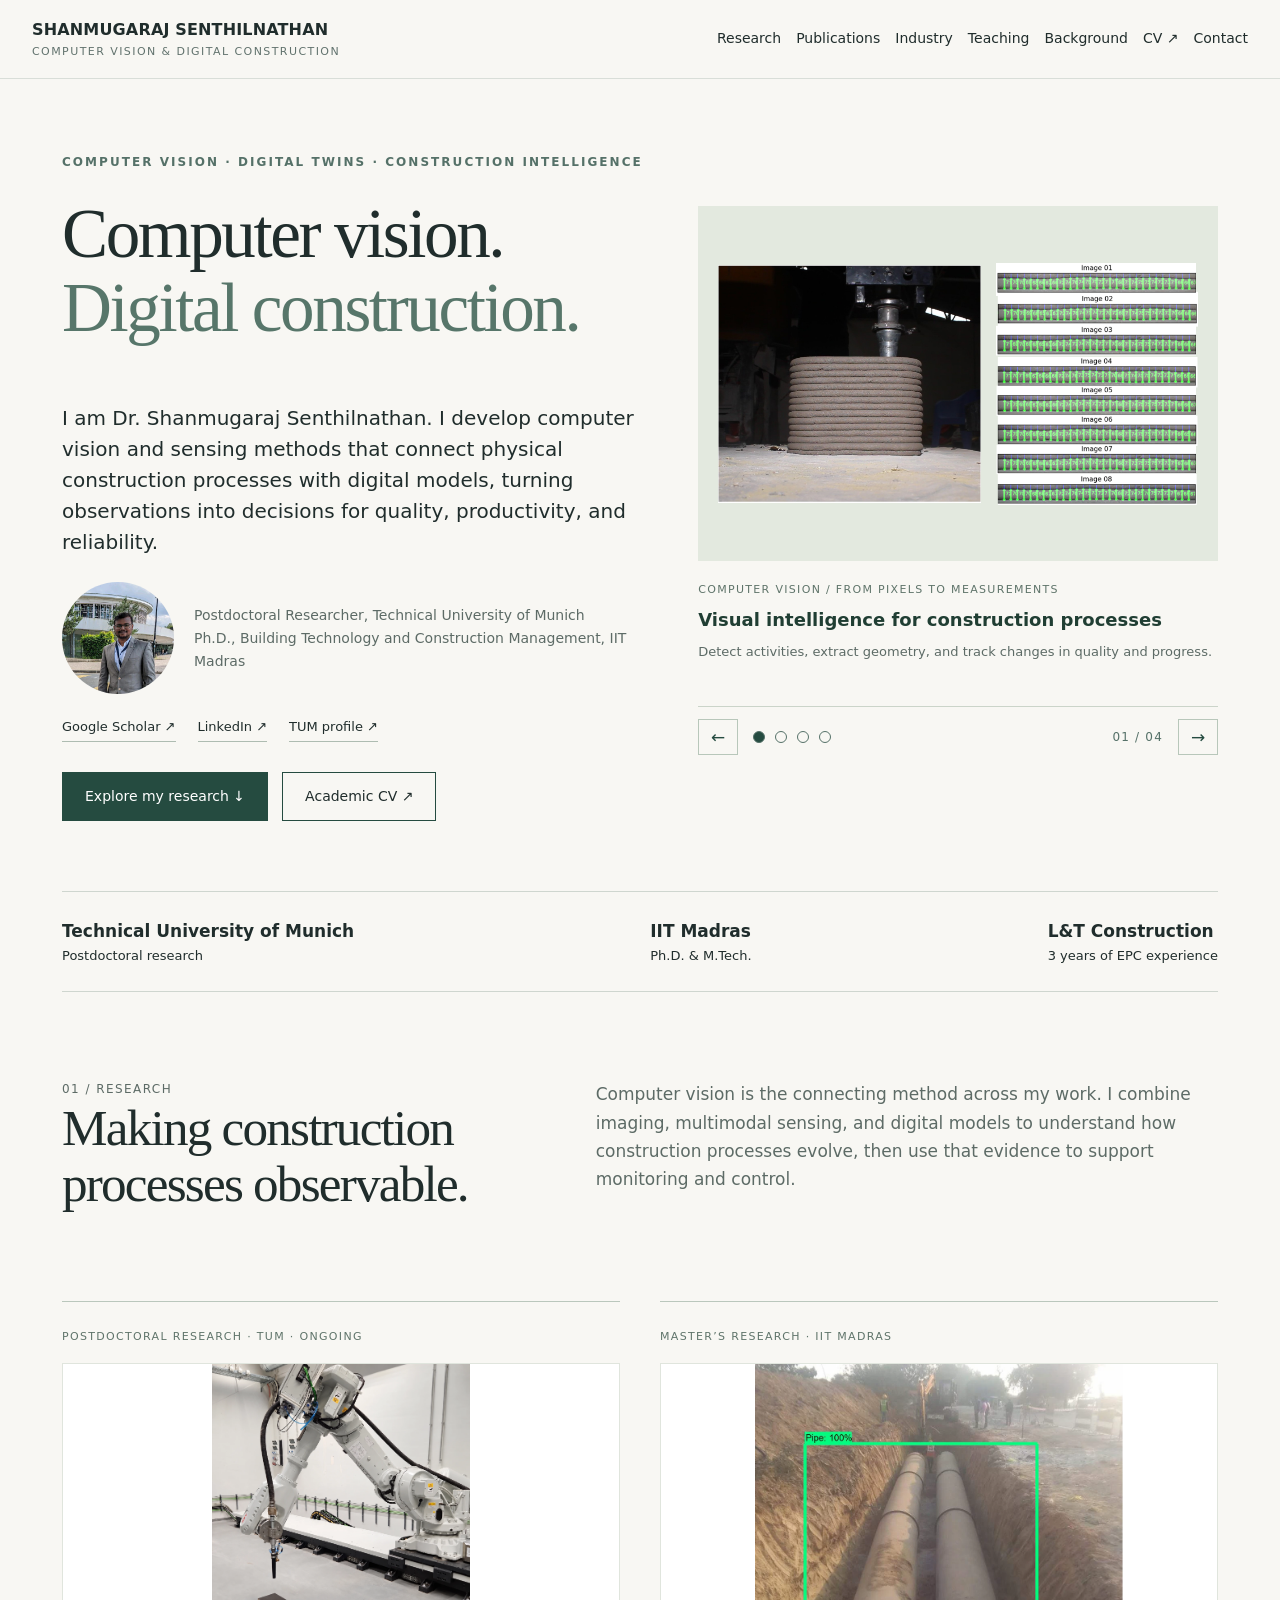
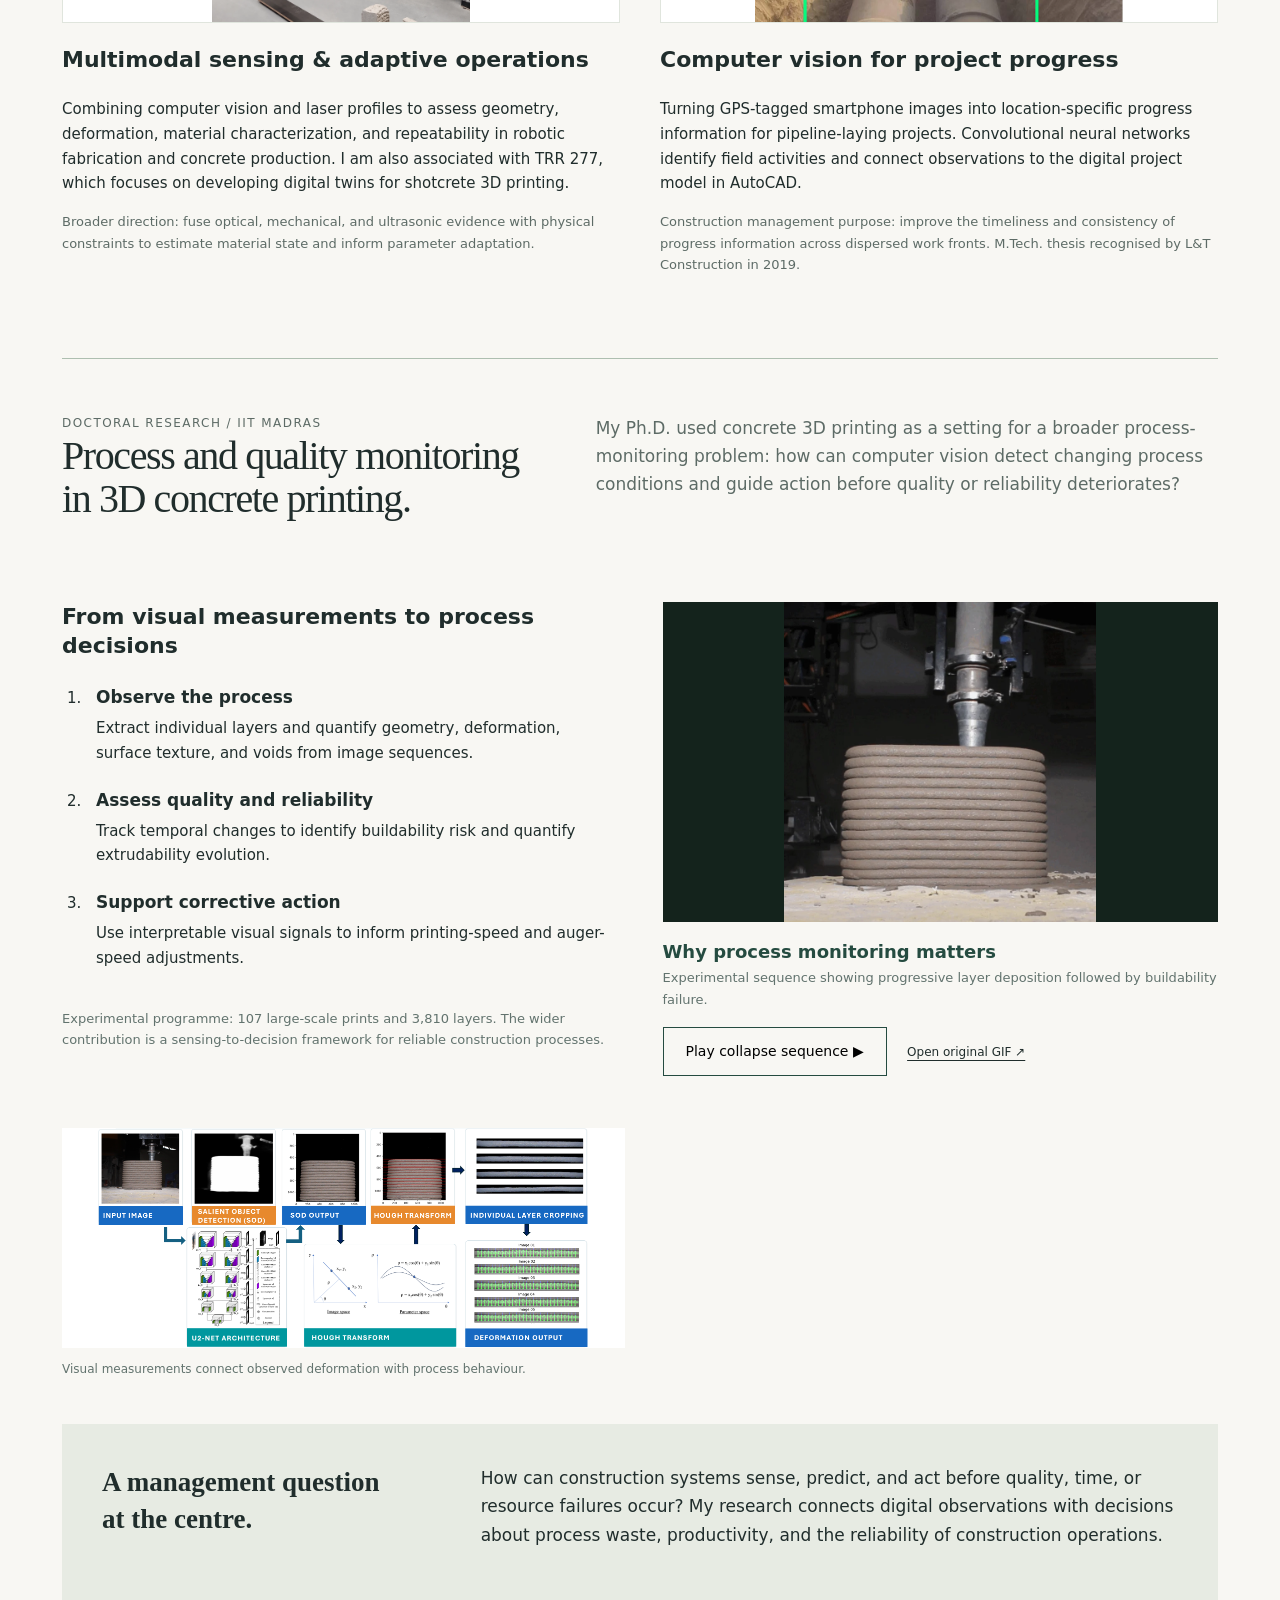
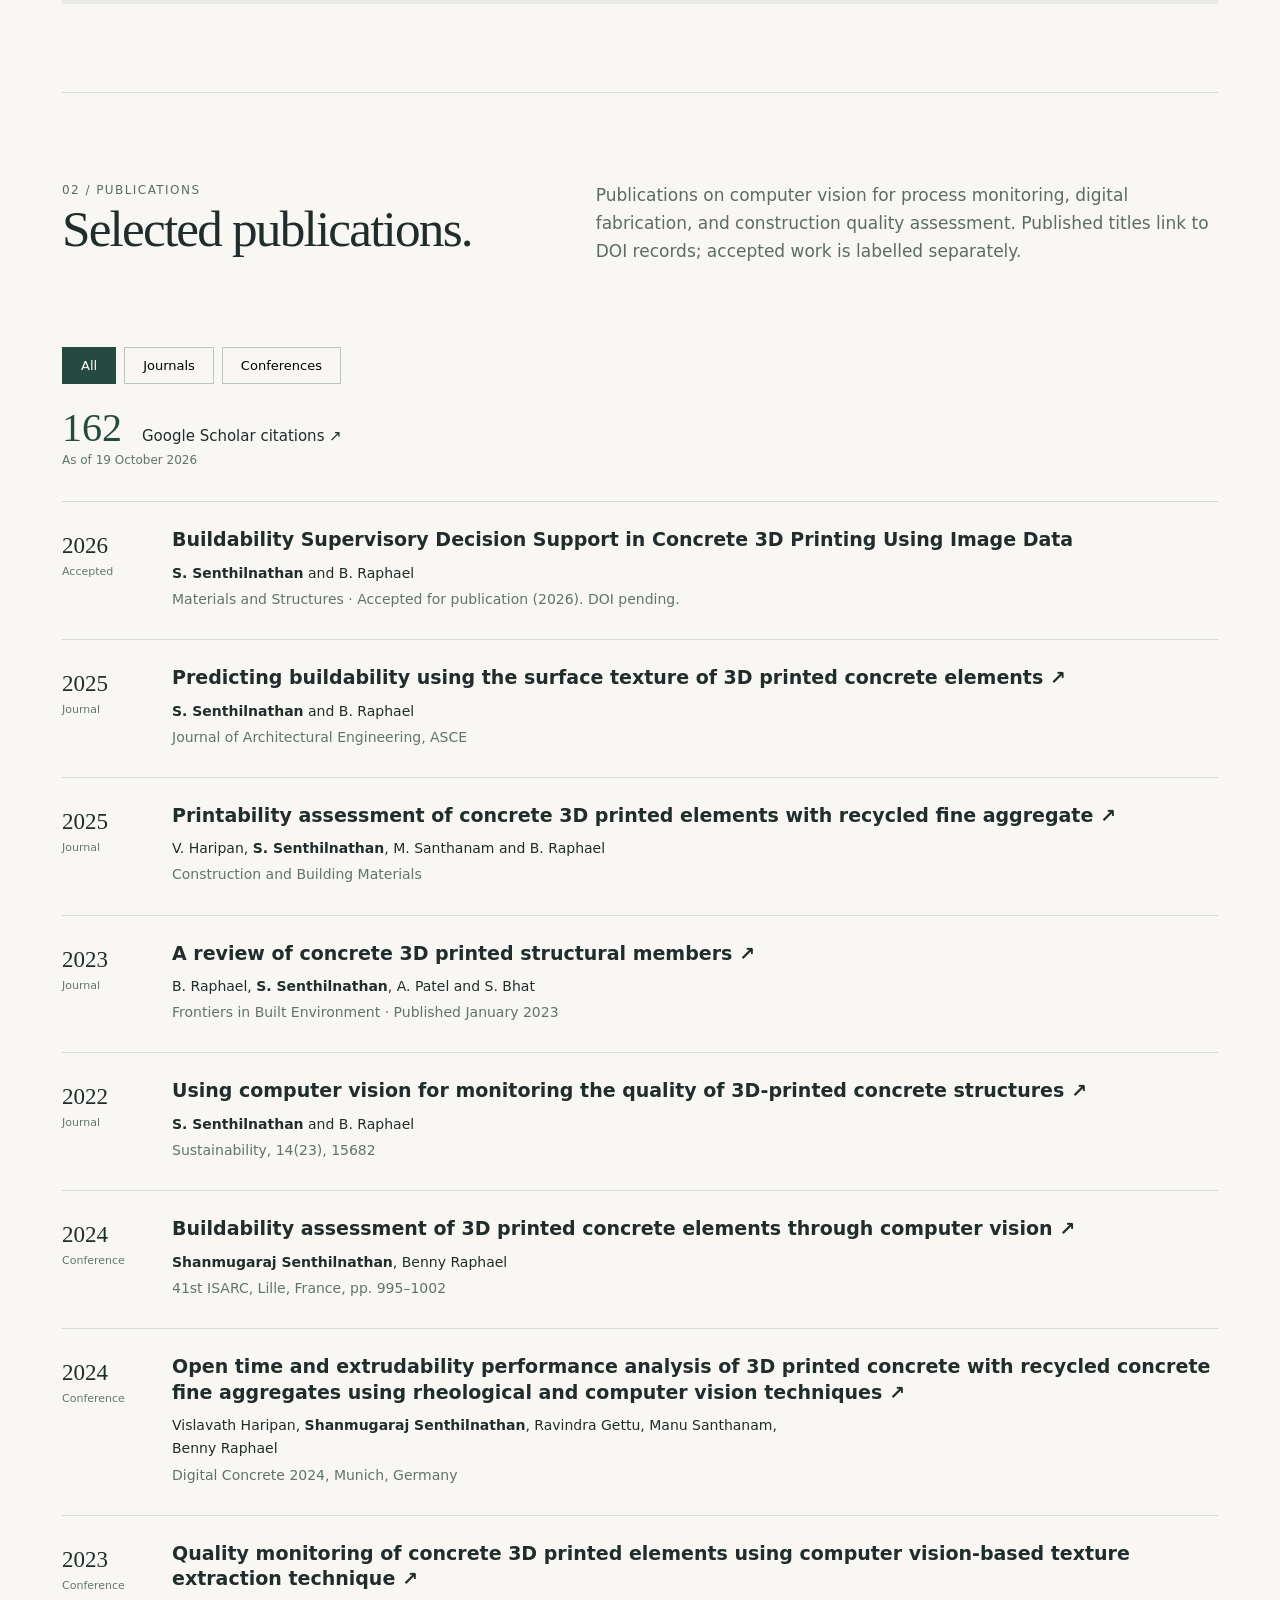
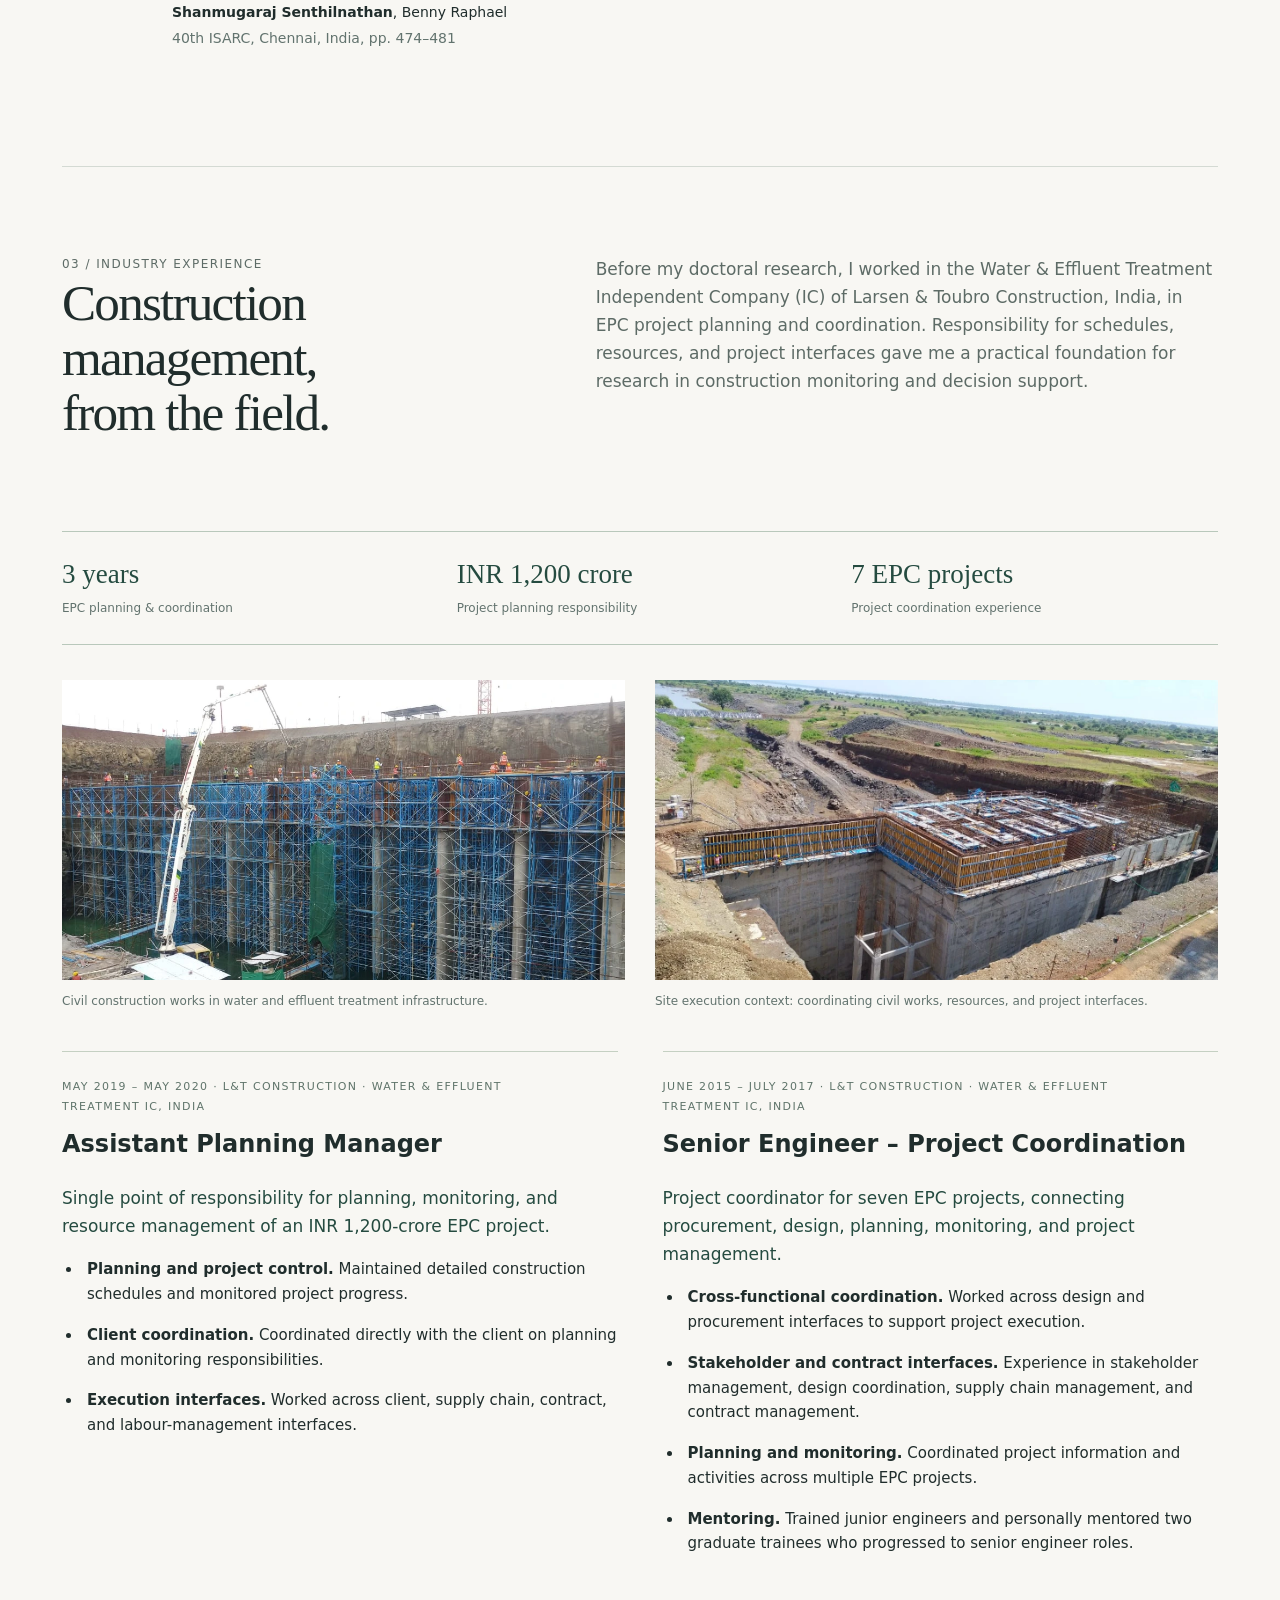
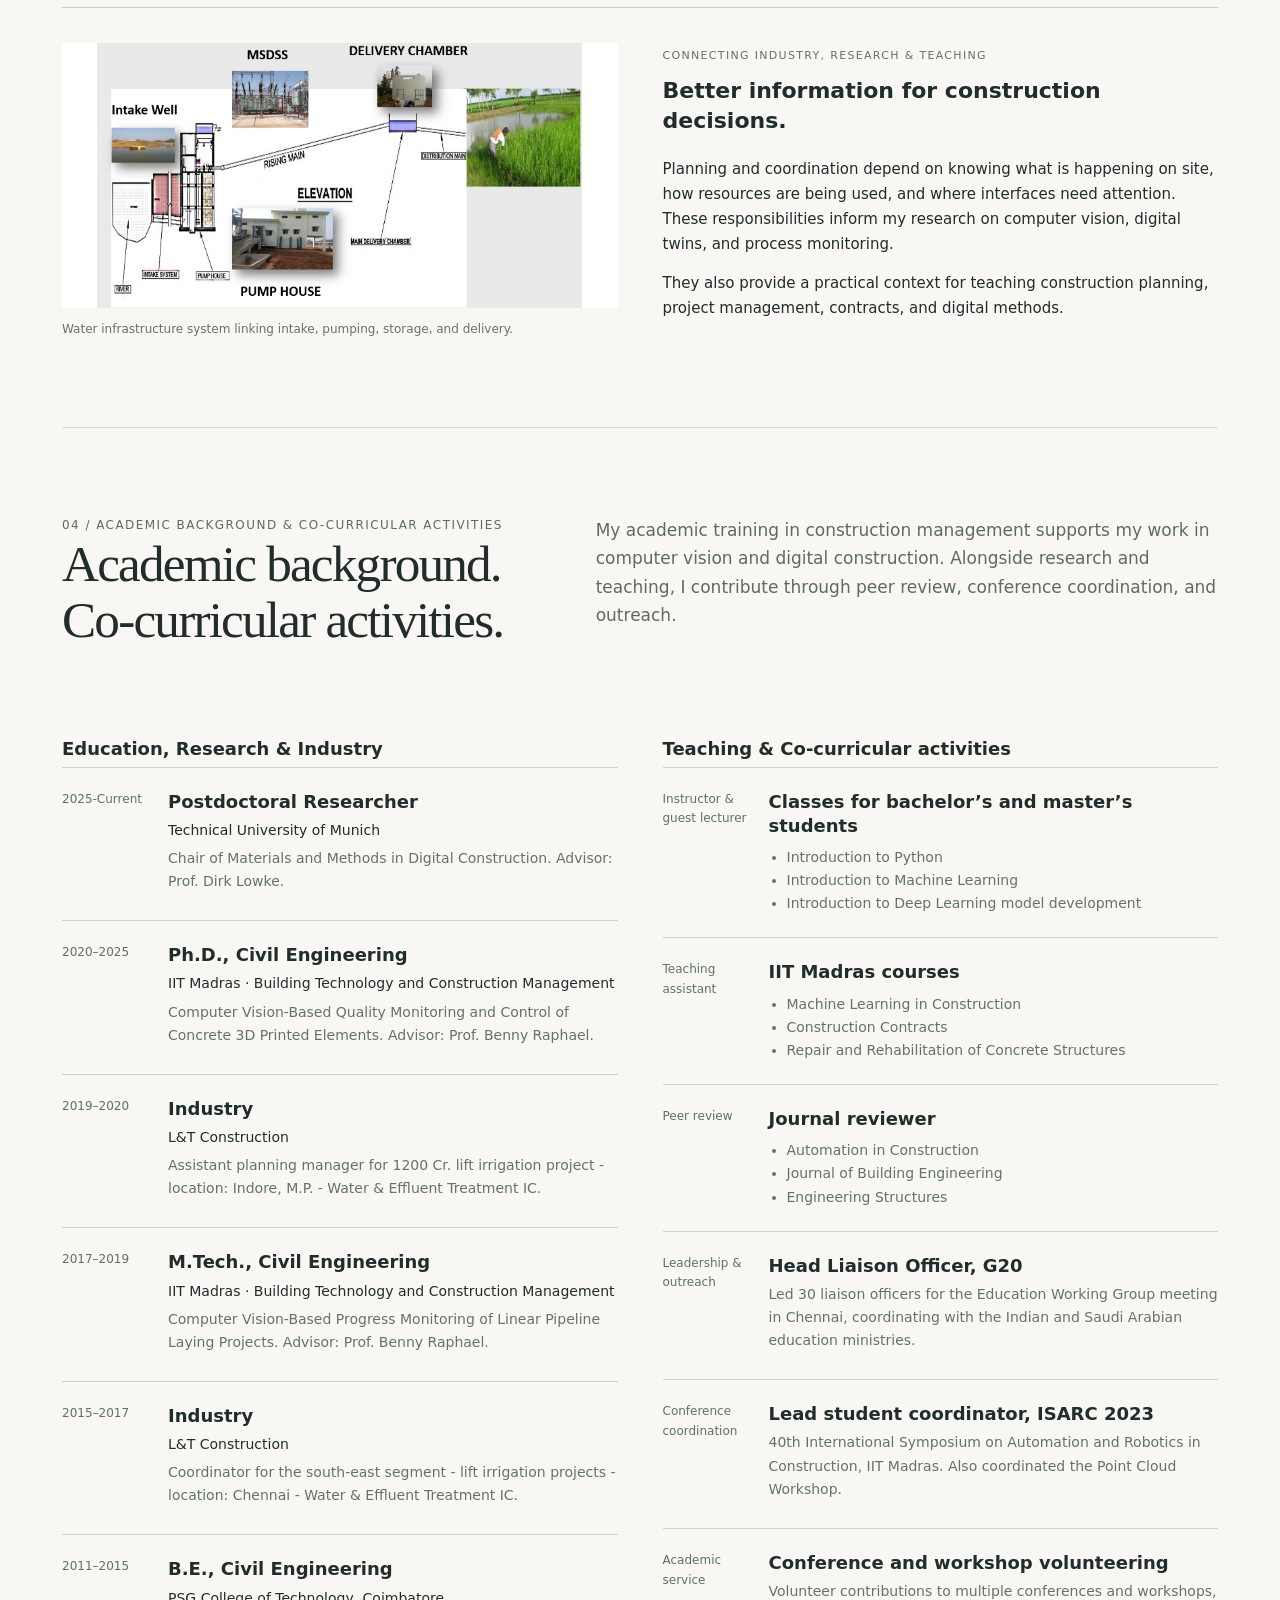
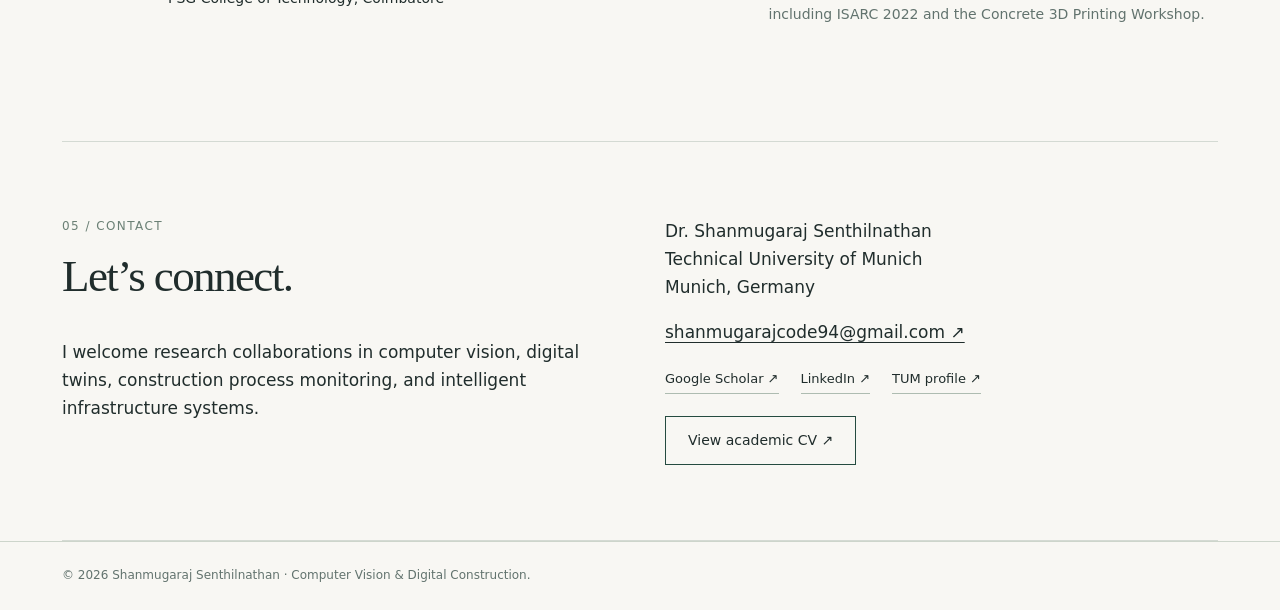
==== commit 27a5f800: "update text 2025-current" ====
--- a/index.html
+++ b/index.html
@@ -449,7 +449,7 @@
 <div>
 <h3>Education, Research & Industry</h3>
 <article>
-<span class="date">Current</span>
+<span class="date">2025-Current</span>
 <div>
 <h3>Postdoctoral Researcher</h3>
 <p>Technical University of Munich</p>
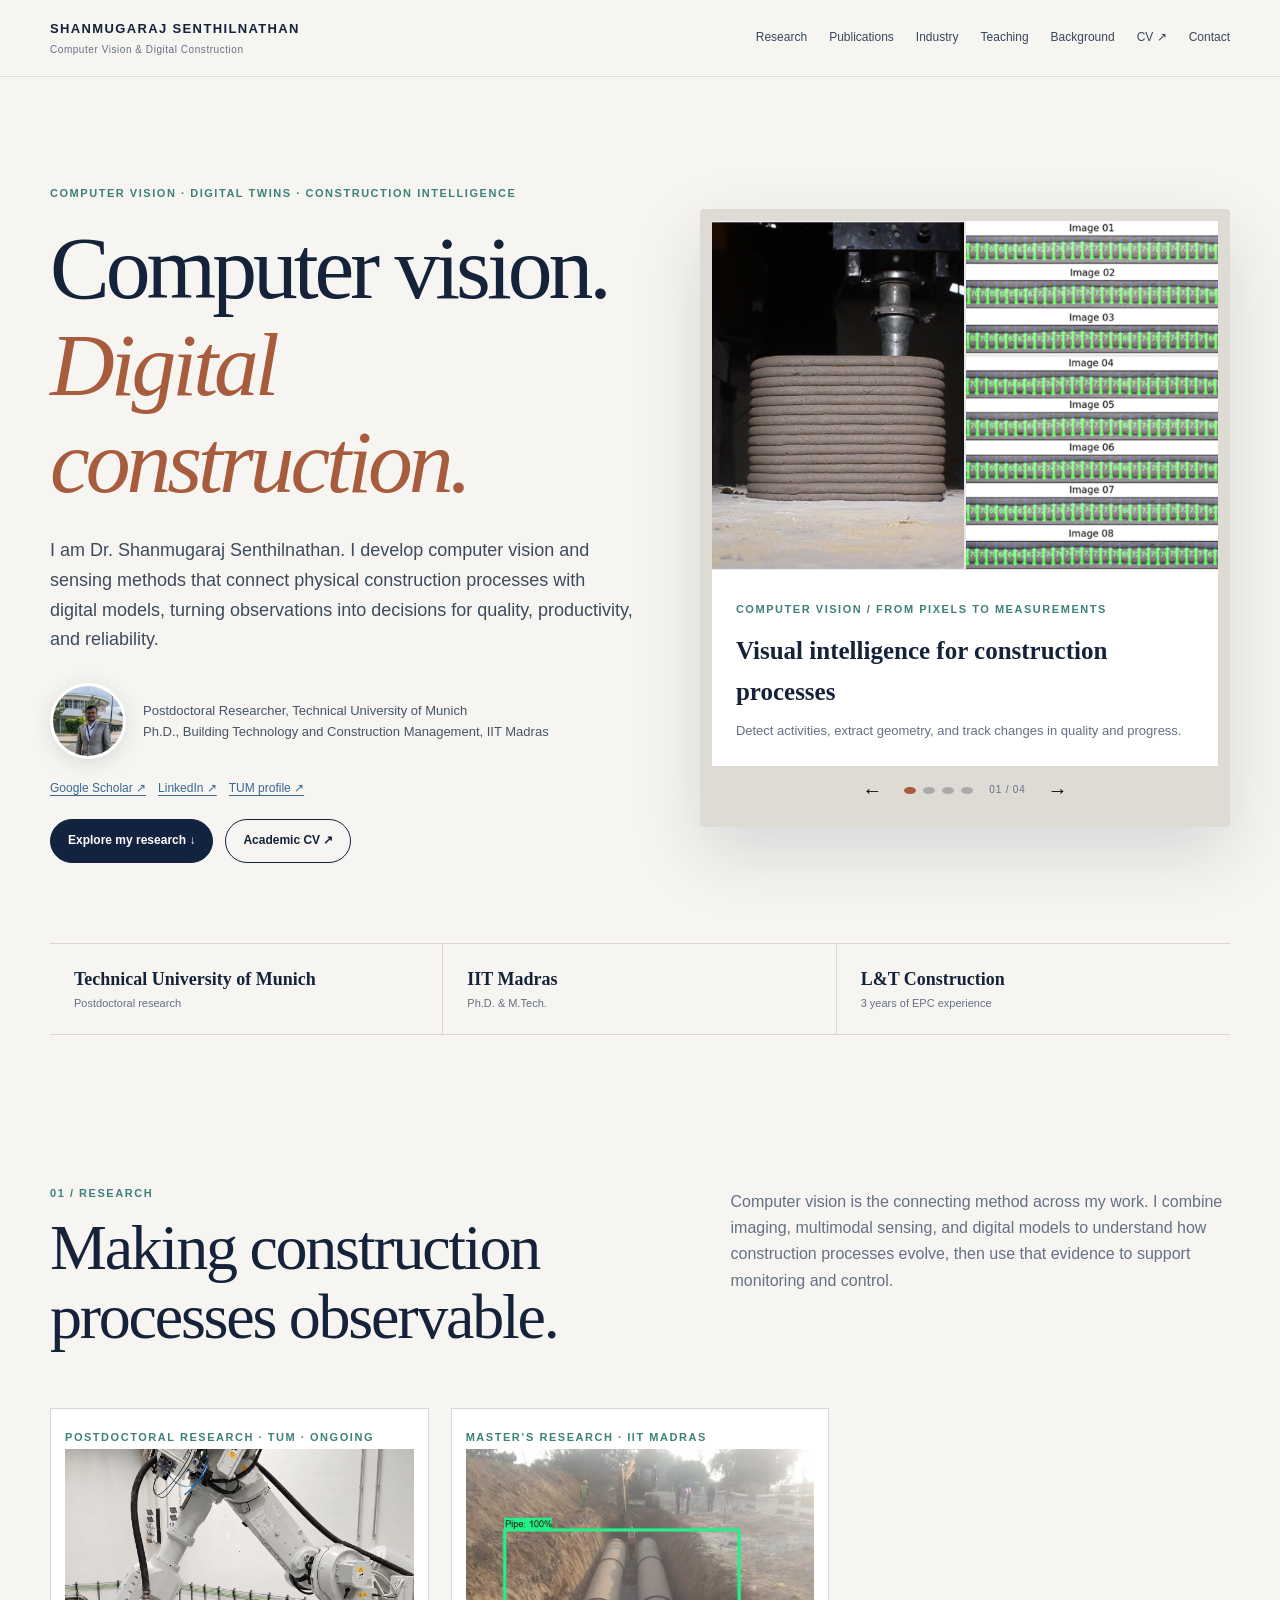
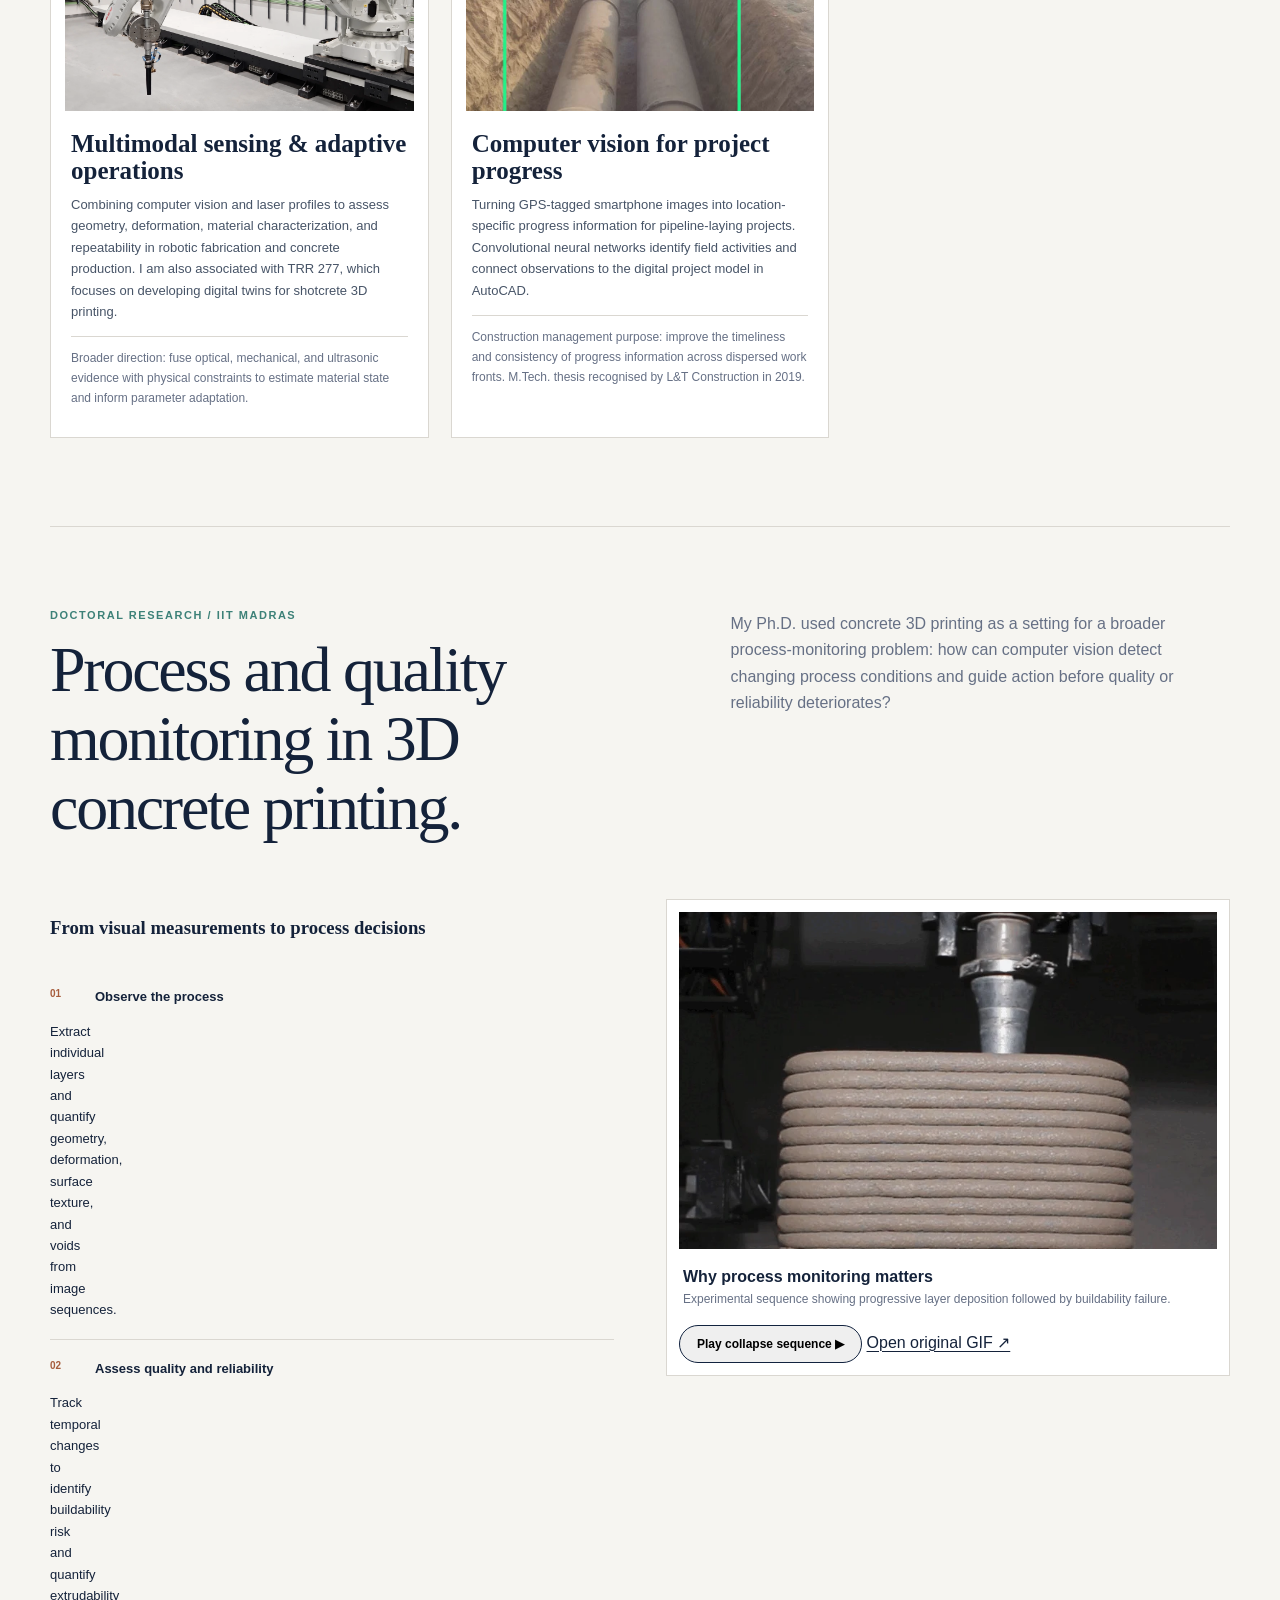
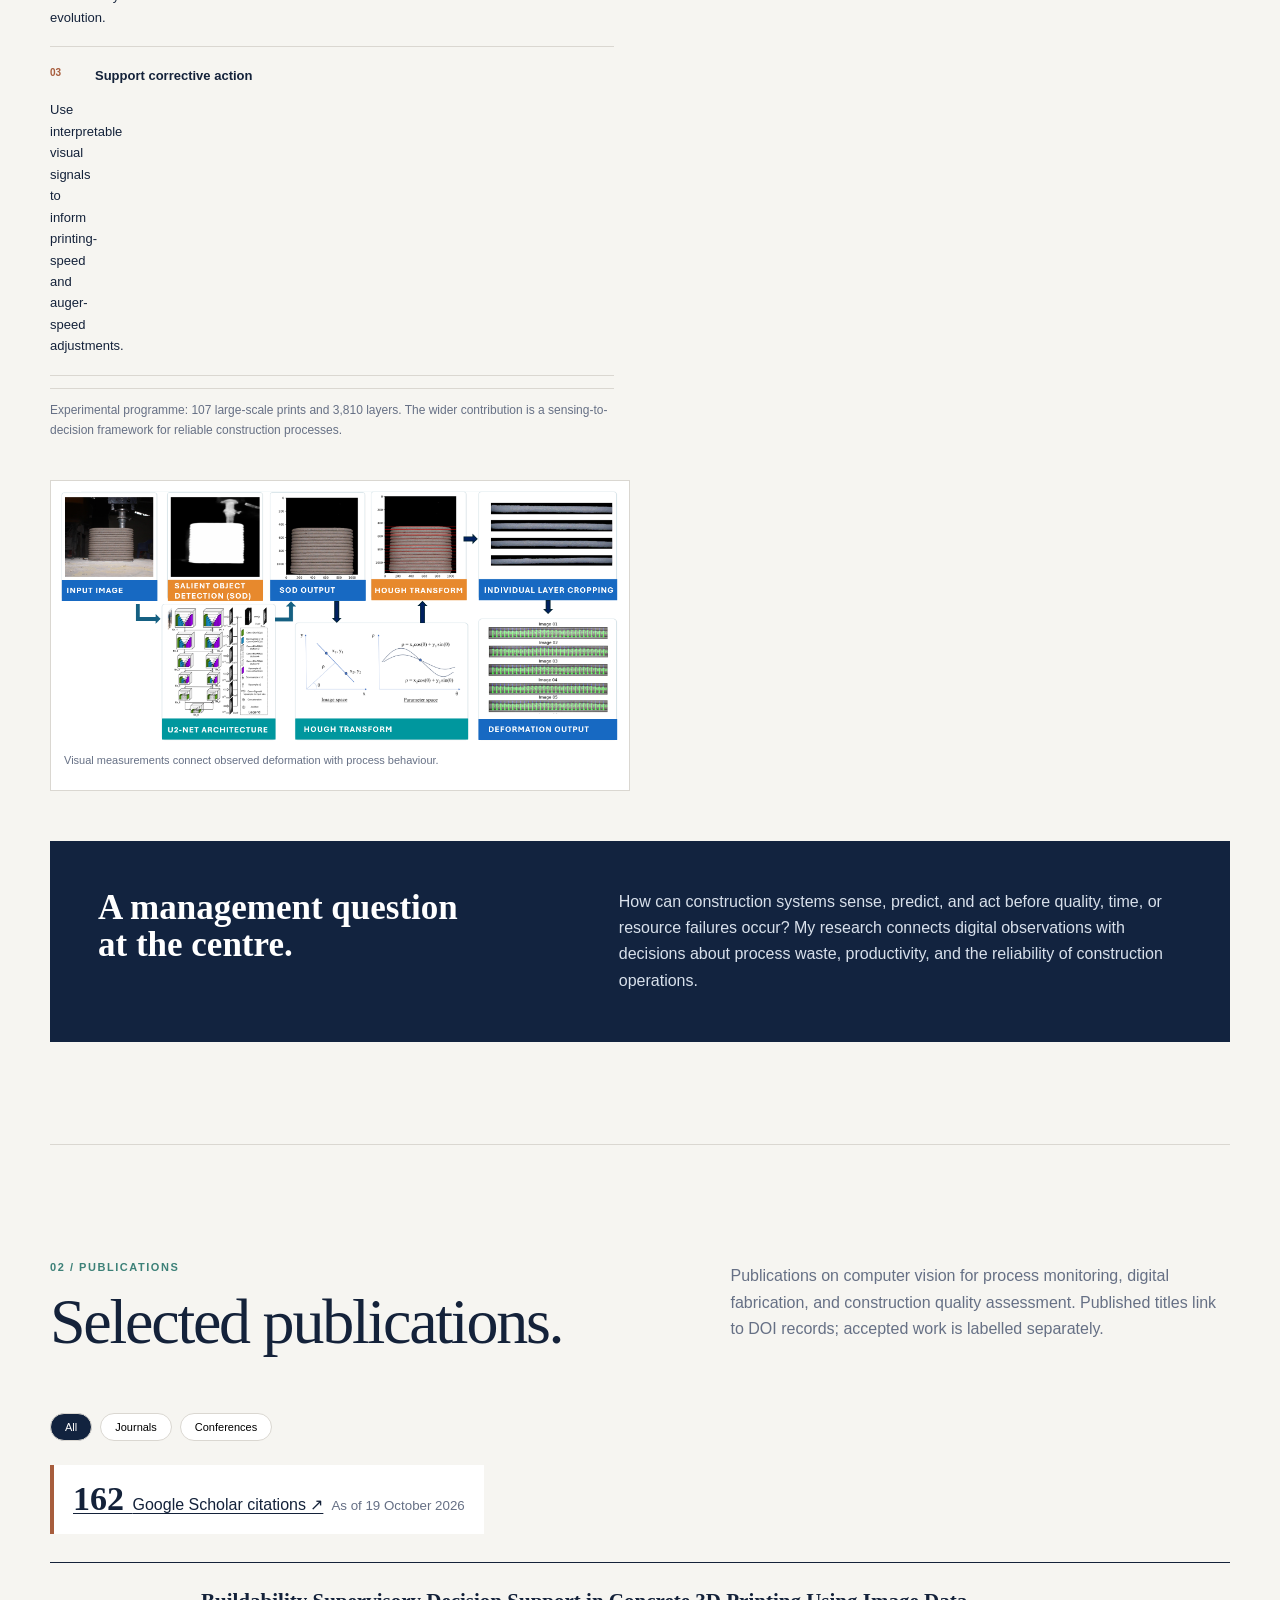
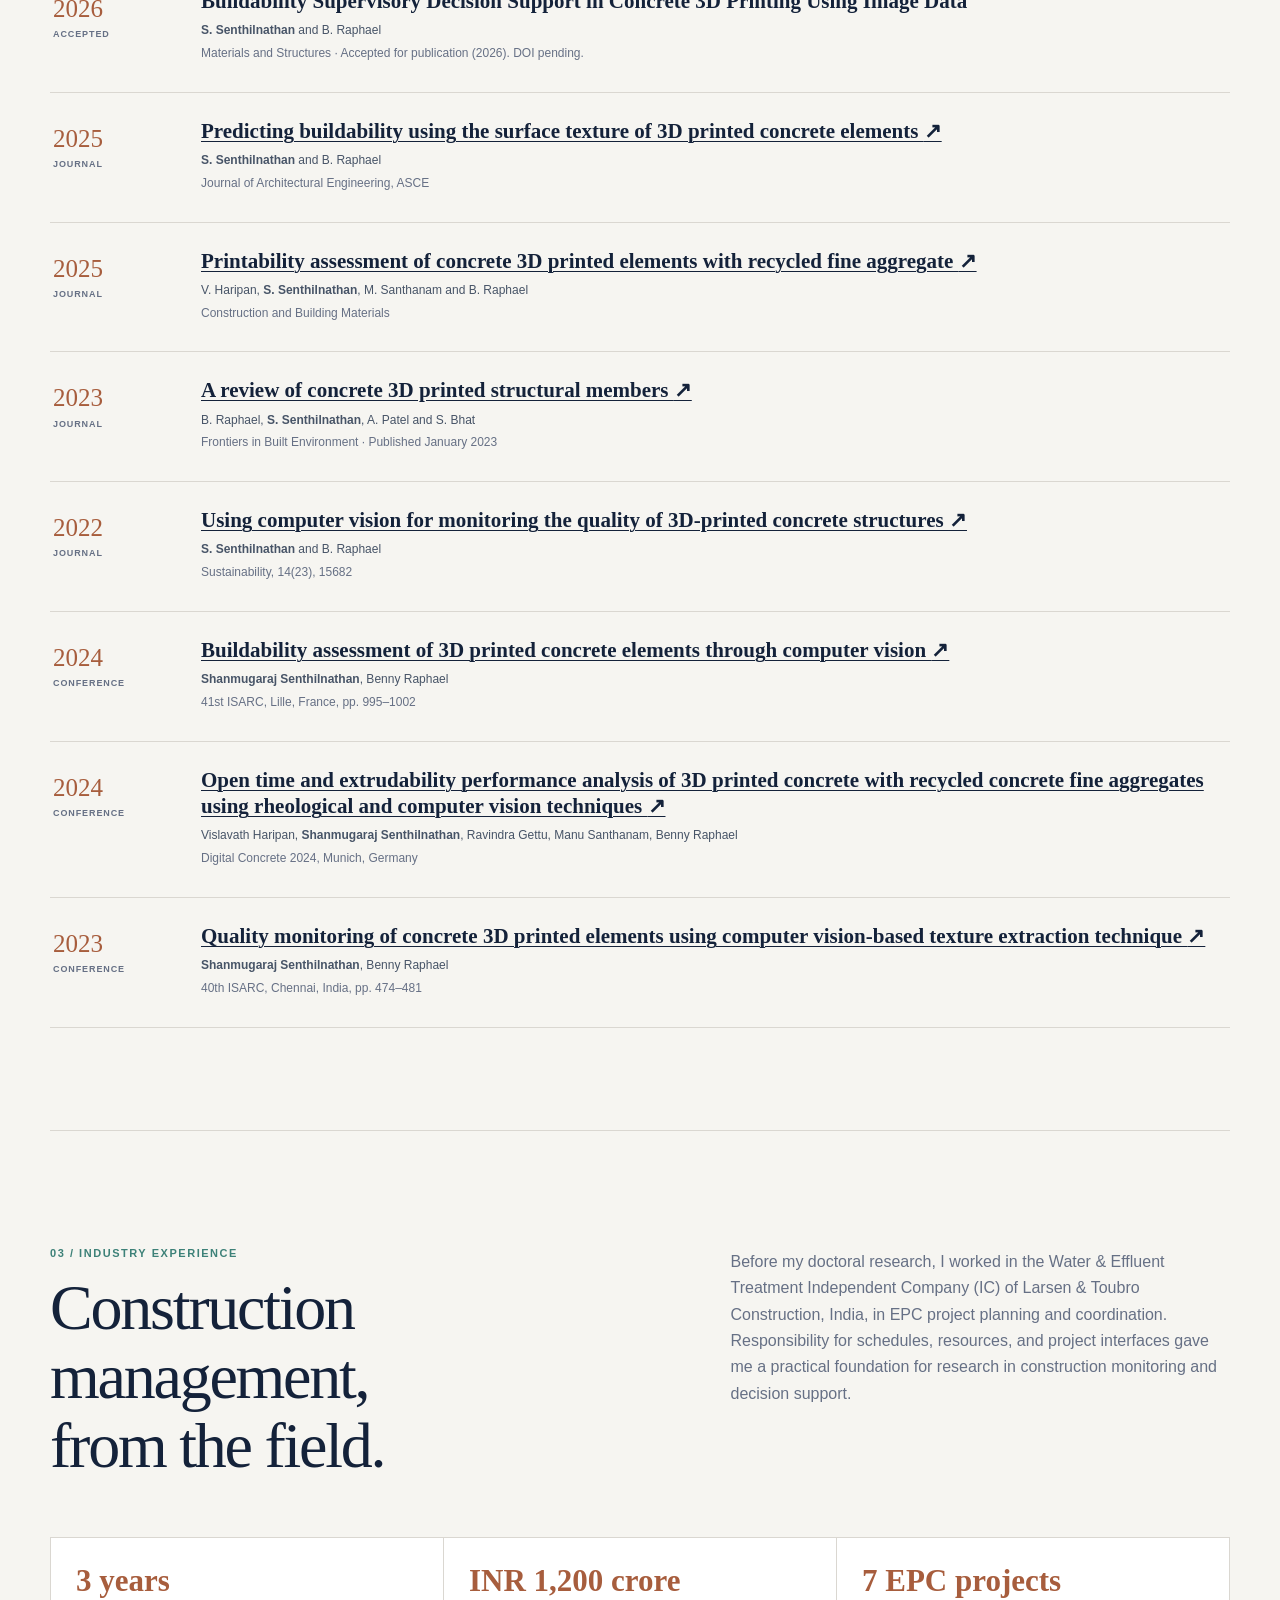
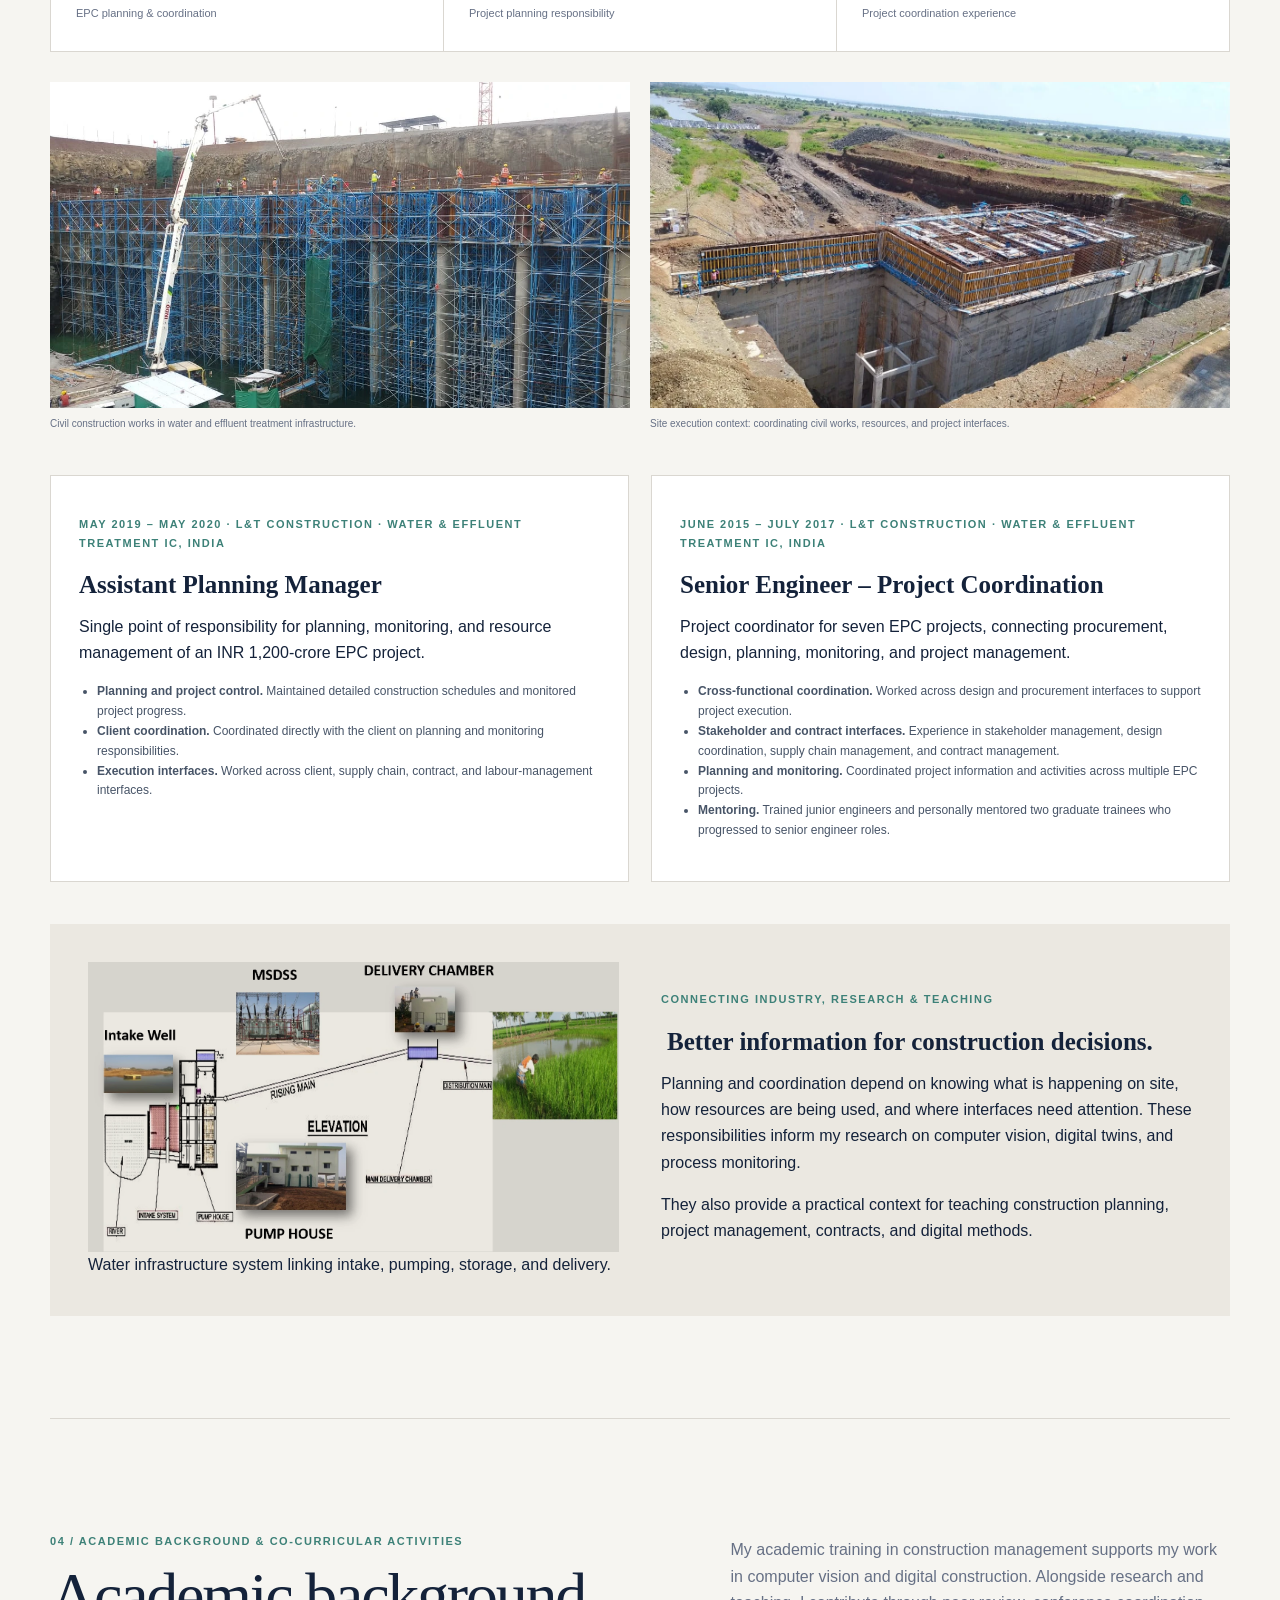
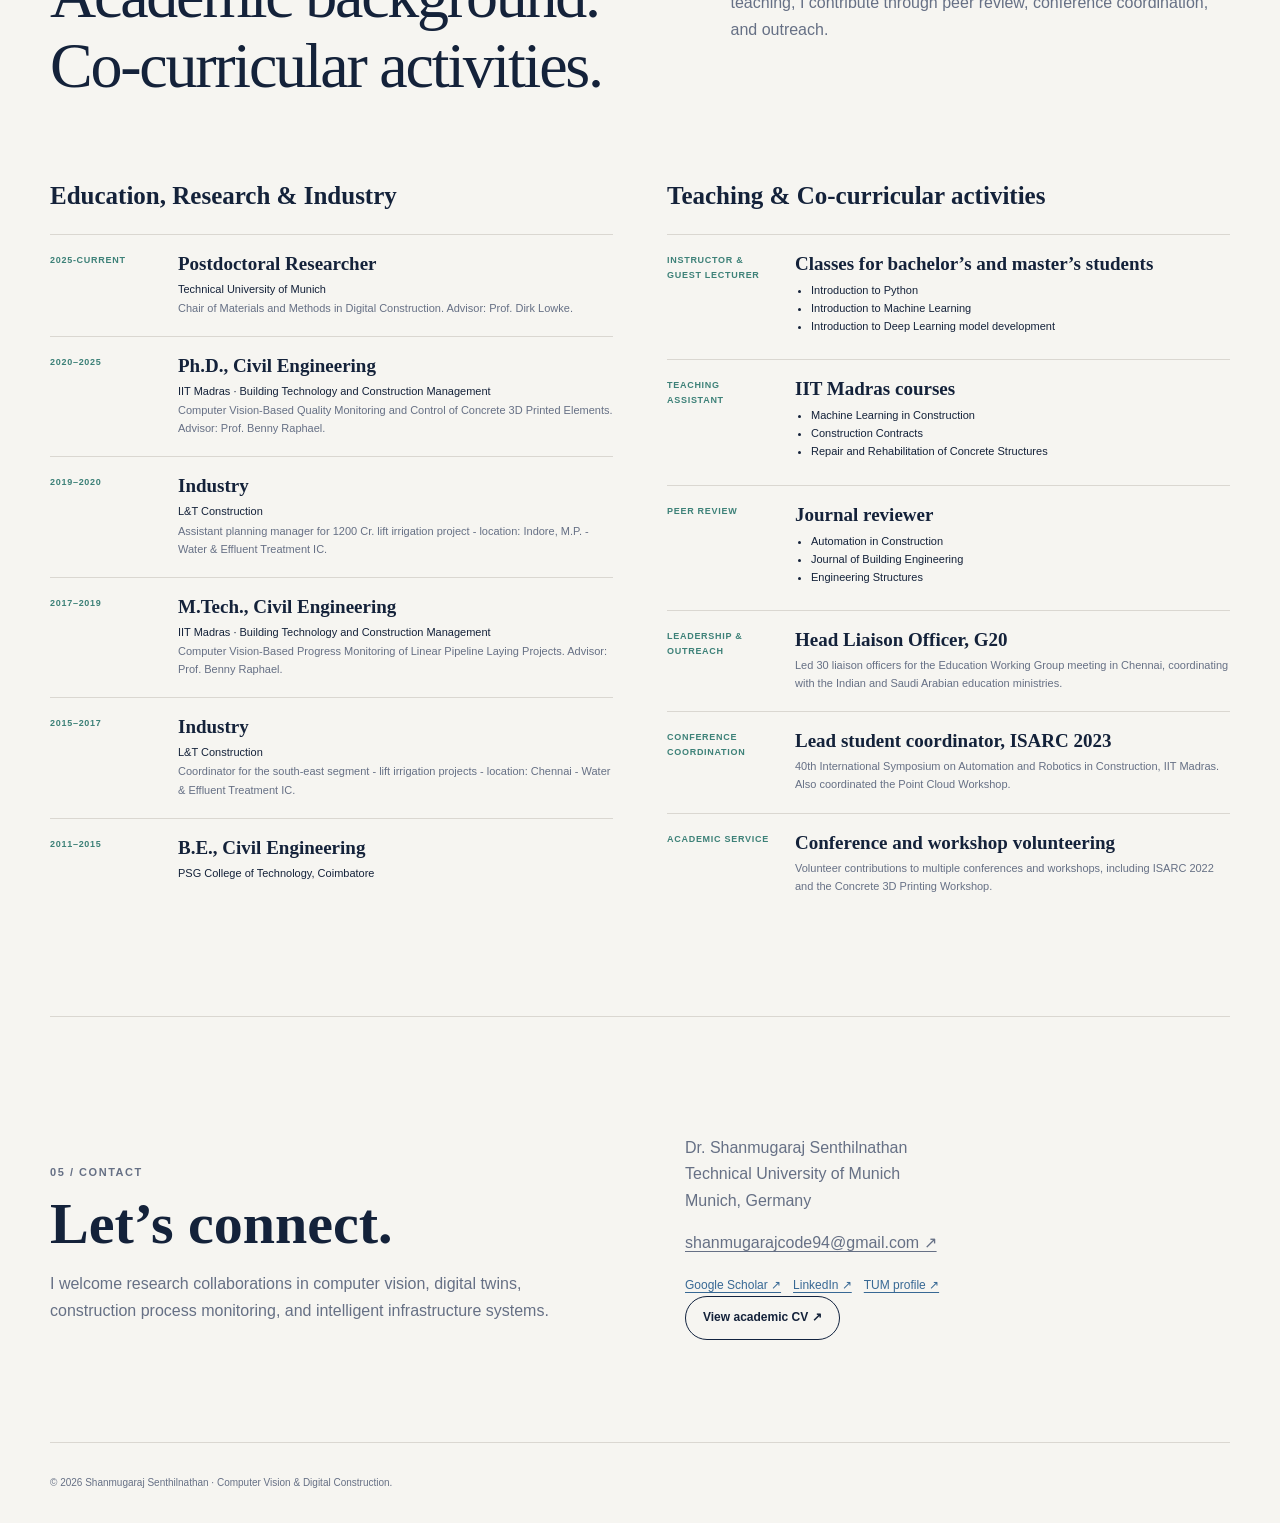
==== commit b3426888: "updating to new website style" ====
--- a/index.html
+++ b/index.html
@@ -7,7 +7,7 @@
 <meta name="description" content="Shanmugaraj Senthilnathan, postdoctoral researcher at TUM. Computer vision, multimodal sensing, digital twins and process intelligence for construction and infrastructure.">
 <meta name="theme-color" content="#254b40">
 <link rel="icon" href="assets/favicon.svg" type="image/svg+xml">
-<link rel="stylesheet" href="styles.css">
+<link rel="stylesheet" href="styles-faculty.css">
 </head>
 <body>
 <a class="skip" href="#main">Skip to content</a>
@@ -44,7 +44,7 @@
 <p class="role">Postdoctoral Researcher, Technical University of Munich<br>Ph.D., Building Technology and Construction Management, IIT Madras</p>
 </div>
 <div class="profile-links">
-<a href="https://scholar.google.com/citations?hl=en&amp;user=tuuSnYMAAAAJ" target="_blank" rel="noopener">Google Scholar ↗</a>
+<a href="https://scholar.google.com/citations?hl=en&view_op=list_works&gmla=AN_4Zu8ZitAn-qanghSJLscxyQtsfrgN-py7a8iP-FELej1AaGnIpPpf5qINipm4DogedLphzC7I5oRP8luvfQ&user=W-5ZSqoAAAAJ" target="_blank" rel="noopener">Google Scholar ↗</a>
 <a href="https://www.linkedin.com/in/shanmugaraj-senthilnathan-936270aa/" target="_blank" rel="noopener">LinkedIn ↗</a>
 <a href="https://www.mae.ed.tum.de/m2dc/m2dc/shanmugaraj-senthilnathan/" target="_blank" rel="noopener">TUM profile ↗</a>
 </div>
@@ -233,7 +233,7 @@
 </div>
 <div>
 <div class="citation-summary">
-<a href="https://scholar.google.com/citations?hl=en&amp;user=tuuSnYMAAAAJ" target="_blank" rel="noopener">
+<a href="https://scholar.google.com/citations?hl=en&view_op=list_works&gmla=AN_4Zu8ZitAn-qanghSJLscxyQtsfrgN-py7a8iP-FELej1AaGnIpPpf5qINipm4DogedLphzC7I5oRP8luvfQ&user=W-5ZSqoAAAAJ" target="_blank" rel="noopener">
 <strong>
 <span data-citation-count>162</span>
 </strong> Google Scholar citations ↗</a>
@@ -645,7 +645,7 @@
 <a href="mailto:shanmugarajcode94@gmail.com">shanmugarajcode94@gmail.com ↗</a>
 </p>
 <div class="profile-links">
-<a href="https://scholar.google.com/citations?hl=en&amp;user=tuuSnYMAAAAJ" target="_blank" rel="noopener">Google Scholar ↗</a>
+<a href="https://scholar.google.com/citations?hl=en&view_op=list_works&gmla=AN_4Zu8ZitAn-qanghSJLscxyQtsfrgN-py7a8iP-FELej1AaGnIpPpf5qINipm4DogedLphzC7I5oRP8luvfQ&user=W-5ZSqoAAAAJ" target="_blank" rel="noopener">Google Scholar ↗</a>
 <a href="https://www.linkedin.com/in/shanmugaraj-senthilnathan-936270aa/" target="_blank" rel="noopener">LinkedIn ↗</a>
 <a href="https://www.mae.ed.tum.de/m2dc/m2dc/shanmugaraj-senthilnathan/" target="_blank" rel="noopener">TUM profile ↗</a>
 </div>
--- a/styles-faculty.css
+++ b/styles-faculty.css
@@ -0,0 +1,20 @@
+/* Faculty Portfolio Redesign — content/HTML structure unchanged */
+:root{
+ --ink:#14223a; --muted:#667085; --paper:#f6f5f1; --card:#ffffff;
+ --navy:#12233f; --blue:#376894; --teal:#3d8178; --sand:#dbd2c5;
+ --line:#dad7d1; --accent:#a75d3d; --max:1180px;
+ --serif:"Iowan Old Style","Palatino Linotype",Palatino,Georgia,serif;
+ --sans:Inter,"Helvetica Neue",Arial,sans-serif;
+}
+*{box-sizing:border-box}html{scroll-behavior:smooth}body{margin:0;background:var(--paper);color:var(--ink);font-family:var(--sans);line-height:1.65}
+a{color:inherit;text-decoration-thickness:1px;text-underline-offset:3px}img{max-width:100%;display:block}.wrap,nav{width:min(var(--max),calc(100% - 48px));margin:auto}.skip{position:absolute;left:-9999px}.skip:focus{left:20px;top:20px;z-index:100;background:#fff;padding:10px 14px}
+header{position:sticky;top:0;z-index:50;background:rgba(246,245,241,.94);backdrop-filter:blur(16px);border-bottom:1px solid rgba(20,34,58,.12)}nav{min-height:76px;display:flex;align-items:center;justify-content:space-between;gap:24px}.brand{font-size:13px;font-weight:800;letter-spacing:.105em;text-decoration:none}.brand small{display:block;margin-top:3px;font-size:10px;font-weight:500;letter-spacing:.055em;color:var(--muted)}.navlinks{display:flex;align-items:center;gap:22px}.navlinks a{font-size:12px;text-decoration:none;color:#39475b}.navlinks a:hover{color:var(--accent)}#menu{display:none;border:1px solid var(--line);background:transparent;padding:9px 12px}
+.hero{display:grid;grid-template-columns:1.05fr .95fr;gap:64px;align-items:center;min-height:720px;padding:96px 0 80px}.eyebrow,.num,.tag{font-size:11px;text-transform:uppercase;letter-spacing:.14em;font-weight:800;color:var(--teal)}h1,h2,h3{font-family:var(--serif);line-height:1.08}h1{font-size:clamp(54px,7vw,100px);letter-spacing:-.045em;margin:18px 0 26px;font-weight:500}h1 em{color:var(--accent);font-style:italic}.intro{max-width:630px;font-size:18px;color:#3e4b5e}.identity{display:flex;align-items:center;gap:17px;margin-top:28px}.portrait{width:76px;height:76px;border-radius:50%;object-fit:cover;border:3px solid #fff;box-shadow:0 4px 20px rgba(20,34,58,.12)}.role{font-size:13px;color:#475467}.profile-links,.actions{display:flex;flex-wrap:wrap;gap:12px;margin-top:20px}.profile-links a{font-size:12px;color:var(--blue)}.btn{display:inline-flex;align-items:center;justify-content:center;padding:11px 17px;border:1px solid var(--navy);border-radius:999px;text-decoration:none;font-size:12px;font-weight:700}.btn.primary{background:var(--navy);color:#fff}.btn:hover{transform:translateY(-1px)}
+.research-carousel{position:relative;background:#dedbd4;border-radius:4px;padding:12px;box-shadow:0 26px 70px rgba(20,34,58,.14)}.carousel-stage{background:#fff;min-height:510px}.research-slide{margin:0}.research-slide .visual{height:350px;overflow:hidden;background:#e8e6e0}.research-slide .visual img{width:100%;height:100%;object-fit:cover}.research-slide figcaption{padding:24px}.research-slide figcaption strong{font-family:var(--serif);display:block;font-size:25px;margin:8px 0}.research-slide figcaption>span:not(.tag){display:block;color:var(--muted);font-size:13px}.vision-visual{display:grid!important;grid-template-columns:1fr 1fr;gap:2px}.sensor-visual{display:grid!important;grid-template-columns:1fr 1fr;gap:2px}.sensor-visual>div{position:relative;height:100%}.sensor-visual span{position:absolute;left:12px;bottom:12px;background:#fff;padding:5px 8px;font-size:10px}.carousel-controls{display:flex;align-items:center;justify-content:center;gap:16px;padding:12px 0}.carousel-arrow{border:0;background:transparent;font-size:20px}.carousel-dots{display:flex;gap:7px}.carousel-dots button{width:7px;height:7px;border-radius:50%;border:0;background:#aaa}.carousel-dots button[aria-pressed="true"]{background:var(--accent)}.carousel-count{font-size:10px;letter-spacing:.08em;color:var(--muted)}
+.strip{display:grid;grid-template-columns:repeat(3,1fr);border-top:1px solid var(--line);border-bottom:1px solid var(--line);margin-bottom:36px}.strip>div{padding:21px 24px;border-right:1px solid var(--line);font-size:11px;color:var(--muted)}.strip>div:last-child{border-right:0}.strip strong{display:block;color:var(--ink);font-family:var(--serif);font-size:18px;font-weight:600}
+.section{padding:102px 0;border-bottom:1px solid var(--line)}.section-head{display:grid;grid-template-columns:1.1fr .9fr;gap:70px;align-items:start;margin-bottom:50px}.section-head h2,.vision h2{font-size:clamp(40px,5vw,66px);font-weight:500;letter-spacing:-.035em;margin:7px 0}.section-head>p{font-size:16px;color:var(--muted);max-width:510px}.research,.vision-grid,.teaching-grid{display:grid;grid-template-columns:repeat(3,1fr);gap:22px}.research article,.vision-grid article{background:var(--card);padding:14px;border:1px solid var(--line)}.research article img{width:100%;aspect-ratio:4/3;object-fit:cover;filter:saturate(.84)}.research article h3,.industry-roles h3,.industry-connection h3{font-size:25px;margin:19px 6px 10px;font-weight:600}.research article p{margin:0 6px 14px;color:#475467;font-size:13px}.detail{font-size:12px!important;color:var(--muted)!important;border-top:1px solid var(--line);padding-top:12px}.phd-research{margin-top:88px;padding-top:68px;border-top:1px solid var(--line)}.phd-layout{display:grid;grid-template-columns:1fr 1fr;gap:52px;align-items:start}.process-list{padding:0;margin:30px 0 0;counter-reset:item}.process-list li{list-style:none;display:grid;grid-template-columns:32px 1fr;gap:13px;padding:18px 0;border-bottom:1px solid var(--line);font-size:13px}.process-list li:before{counter-increment:item;content:"0" counter(item);color:var(--accent);font-weight:800;font-size:10px}.process-list strong{display:block}.collapse-demo{margin:0;background:#fff;border:1px solid var(--line);padding:12px}.collapse-demo img{width:100%;aspect-ratio:16/10;object-fit:cover}.collapse-demo figcaption{padding:15px 4px}.collapse-demo figcaption strong,.collapse-demo figcaption span{display:block}.collapse-demo figcaption span{font-size:12px;color:var(--muted)}.phd-evidence{display:grid;grid-template-columns:1fr 1fr;gap:20px;margin-top:28px}.phd-evidence figure{margin:0;background:#fff;padding:10px;border:1px solid var(--line)}.phd-evidence figcaption{font-size:11px;color:var(--muted);padding:10px 3px}.statement{display:grid;grid-template-columns:.9fr 1.1fr;gap:60px;background:var(--navy);color:#fff;padding:48px;margin-top:50px}.statement h3{font-size:35px;margin:0}.statement p{margin:0;color:#d8e0eb}
+.filters{display:flex;gap:8px;margin-bottom:20px}.filters button{border:1px solid var(--line);background:#fff;border-radius:999px;padding:7px 14px;font-size:11px}.filters button[aria-pressed="true"]{background:var(--navy);color:#fff}.citation-summary{display:inline-flex;align-items:baseline;gap:8px;margin:4px 0 28px;padding:15px 19px;background:#fff;border-left:4px solid var(--accent)}.citation-summary strong{font:700 34px var(--serif)}.citation-summary small{color:var(--muted)}#pubs{border-top:1px solid var(--ink)}.publication{display:grid;grid-template-columns:120px 1fr;gap:28px;padding:25px 3px;border-bottom:1px solid var(--line)}.publication h3{font:600 21px/1.25 var(--serif);margin:0 0 7px}.publication p{margin:3px 0;font-size:12px;color:#475467}.pub-year{font-size:25px;font-family:var(--serif);color:var(--accent)}.pub-year small{display:block;font:700 9px var(--sans);text-transform:uppercase;letter-spacing:.1em;color:var(--muted)}.muted{color:var(--muted)!important}
+.industry-facts{display:grid;grid-template-columns:repeat(3,1fr);gap:1px;background:var(--line);border:1px solid var(--line);margin-bottom:30px}.industry-facts>div{background:#fff;padding:25px}.industry-facts strong{display:block;font:600 31px var(--serif);color:var(--accent)}.industry-facts span{font-size:11px;color:var(--muted)}.industry-gallery{display:grid;grid-template-columns:1fr 1fr;gap:20px}.industry-gallery figure,.industry-connection figure{margin:0}.industry-gallery img{width:100%;aspect-ratio:16/9;object-fit:cover}.industry-gallery figcaption{font-size:10px;color:var(--muted);padding:8px 0}.industry-roles{display:grid;grid-template-columns:1fr 1fr;gap:22px;margin-top:35px}.industry-roles article{background:#fff;border:1px solid var(--line);padding:28px}.industry-roles h3{margin-left:0}.industry-roles ul{padding-left:18px;font-size:12px;color:#475467}.industry-connection{display:grid;grid-template-columns:1fr 1fr;gap:42px;align-items:center;margin-top:42px;padding:38px;background:#ebe8e1}.industry-connection img{width:100%;mix-blend-mode:multiply}.timeline{display:grid;grid-template-columns:1fr 1fr;gap:54px}.timeline>div>h3{font-size:25px}.timeline article{display:grid;grid-template-columns:110px 1fr;gap:18px;padding:18px 0;border-top:1px solid var(--line)}.timeline article h3{font:600 19px var(--serif);margin:0 0 5px}.timeline article p{margin:1px 0;font-size:11px}.date{font-size:9px;text-transform:uppercase;letter-spacing:.08em;color:var(--teal);font-weight:800}.service-journals{padding-left:16px;margin:6px 0;font-size:11px}.vision{background:var(--navy);color:#fff;padding:54px}.vision p{color:#d6deea}.vision-grid article{background:#192d4b;border-color:#304564}.vision-grid article p{font-size:12px}.contact{display:grid;grid-template-columns:1fr 1fr;gap:90px;align-items:end}.contact h2{font-size:58px;margin:7px 0}.contact>div>p{color:var(--muted)}footer{padding:32px 0;color:var(--muted);font-size:10px}
+[hidden]{display:none!important}
+@media(max-width:900px){.wrap,nav{width:min(100% - 28px,var(--max))}#menu{display:block}.navlinks{display:none;position:absolute;top:76px;left:14px;right:14px;background:#fff;border:1px solid var(--line);padding:18px;flex-direction:column;align-items:flex-start}.navlinks.open{display:flex}.hero,.section-head,.phd-layout,.statement,.industry-connection,.timeline,.contact{grid-template-columns:1fr}.hero{padding-top:58px;gap:38px}.research,.vision-grid{grid-template-columns:1fr}.strip,.industry-facts{grid-template-columns:1fr}.strip>div{border-right:0;border-bottom:1px solid var(--line)}.industry-gallery,.industry-roles,.phd-evidence{grid-template-columns:1fr}.section{padding:72px 0}.publication{grid-template-columns:78px 1fr}.statement{padding:30px}.research-carousel{max-width:620px}.carousel-stage{min-height:auto}.research-slide .visual{height:310px}}
+@media(max-width:560px){h1{font-size:52px}.hero{min-height:0}.identity{align-items:flex-start}.portrait{width:64px;height:64px}.section-head h2,.vision h2,.contact h2{font-size:39px}.publication h3{font-size:18px}.publication{gap:13px}.pub-year{font-size:20px}.vision{padding:30px 22px}.profile-links,.actions{gap:8px}.research-slide .visual{height:250px}.sensor-visual,.vision-visual{grid-template-columns:1fr!important}.sensor-visual>div:nth-child(2),.vision-visual img:nth-child(2){display:none}}
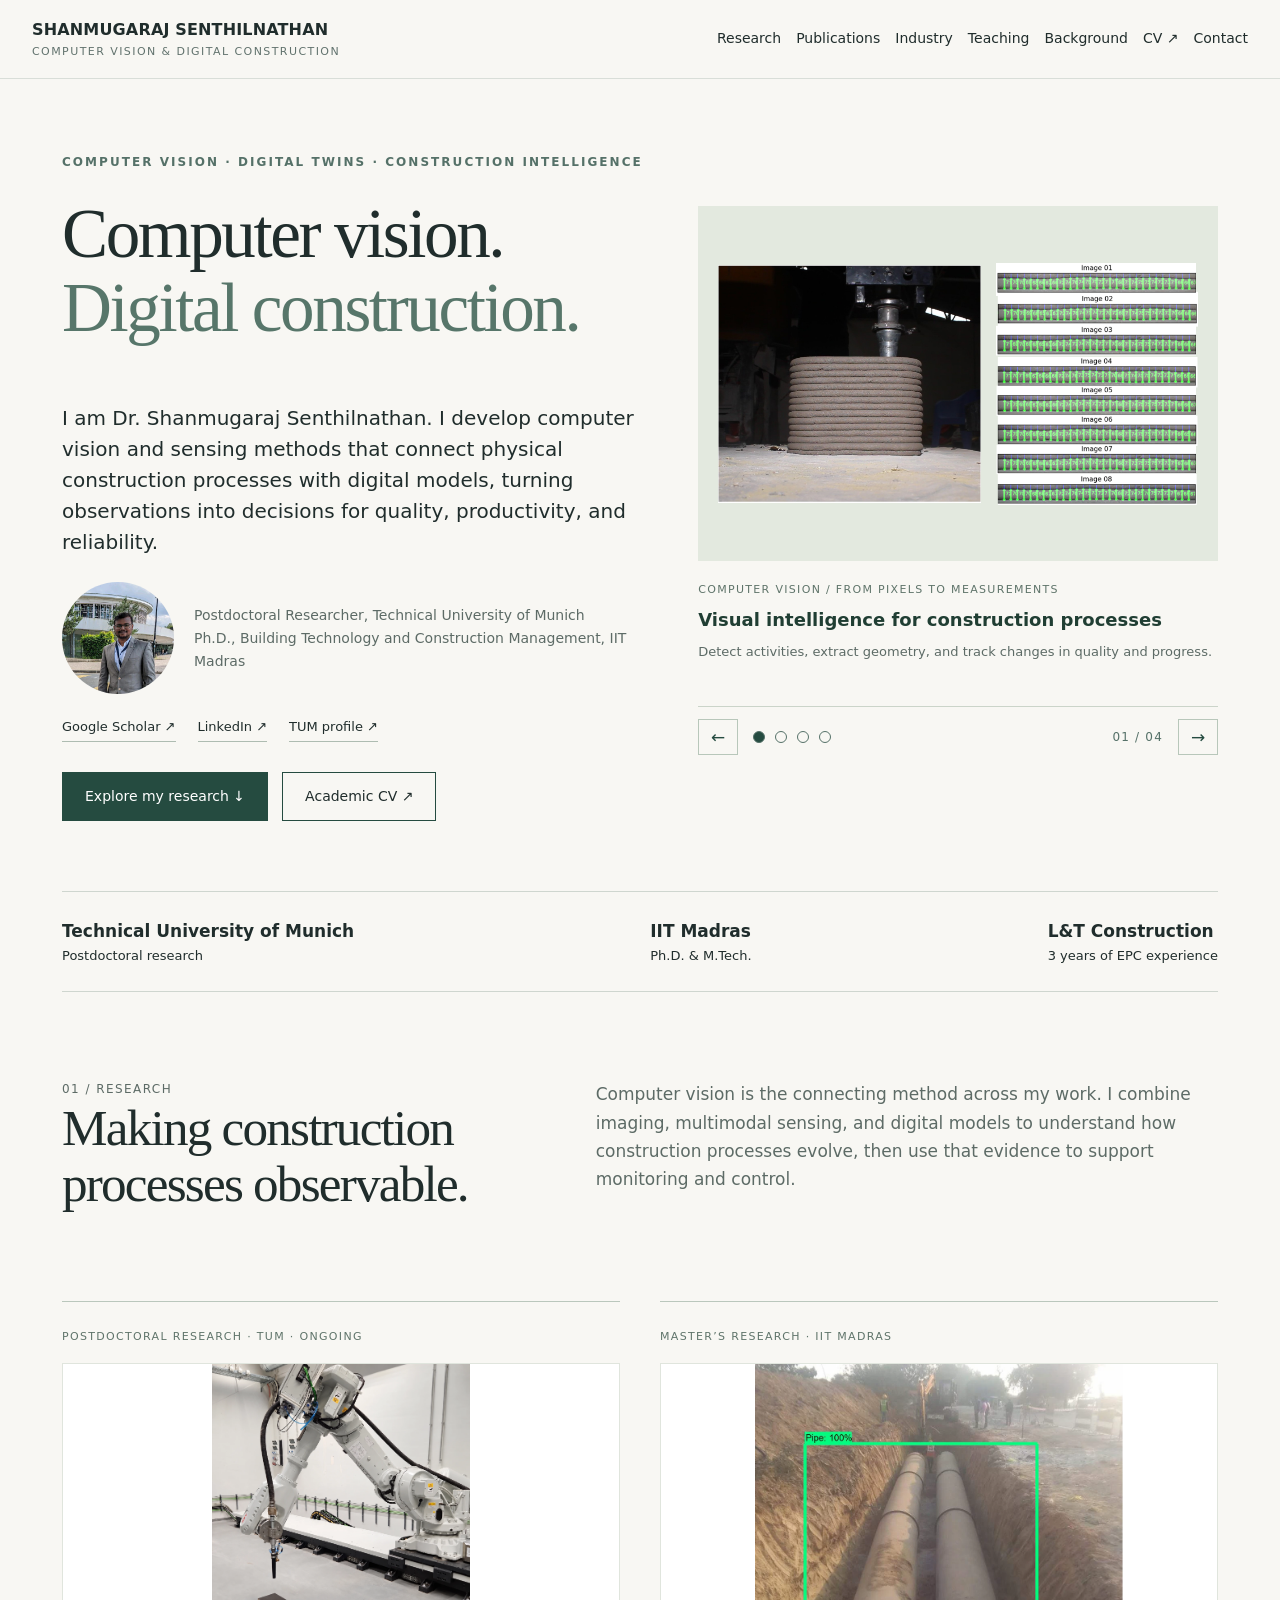
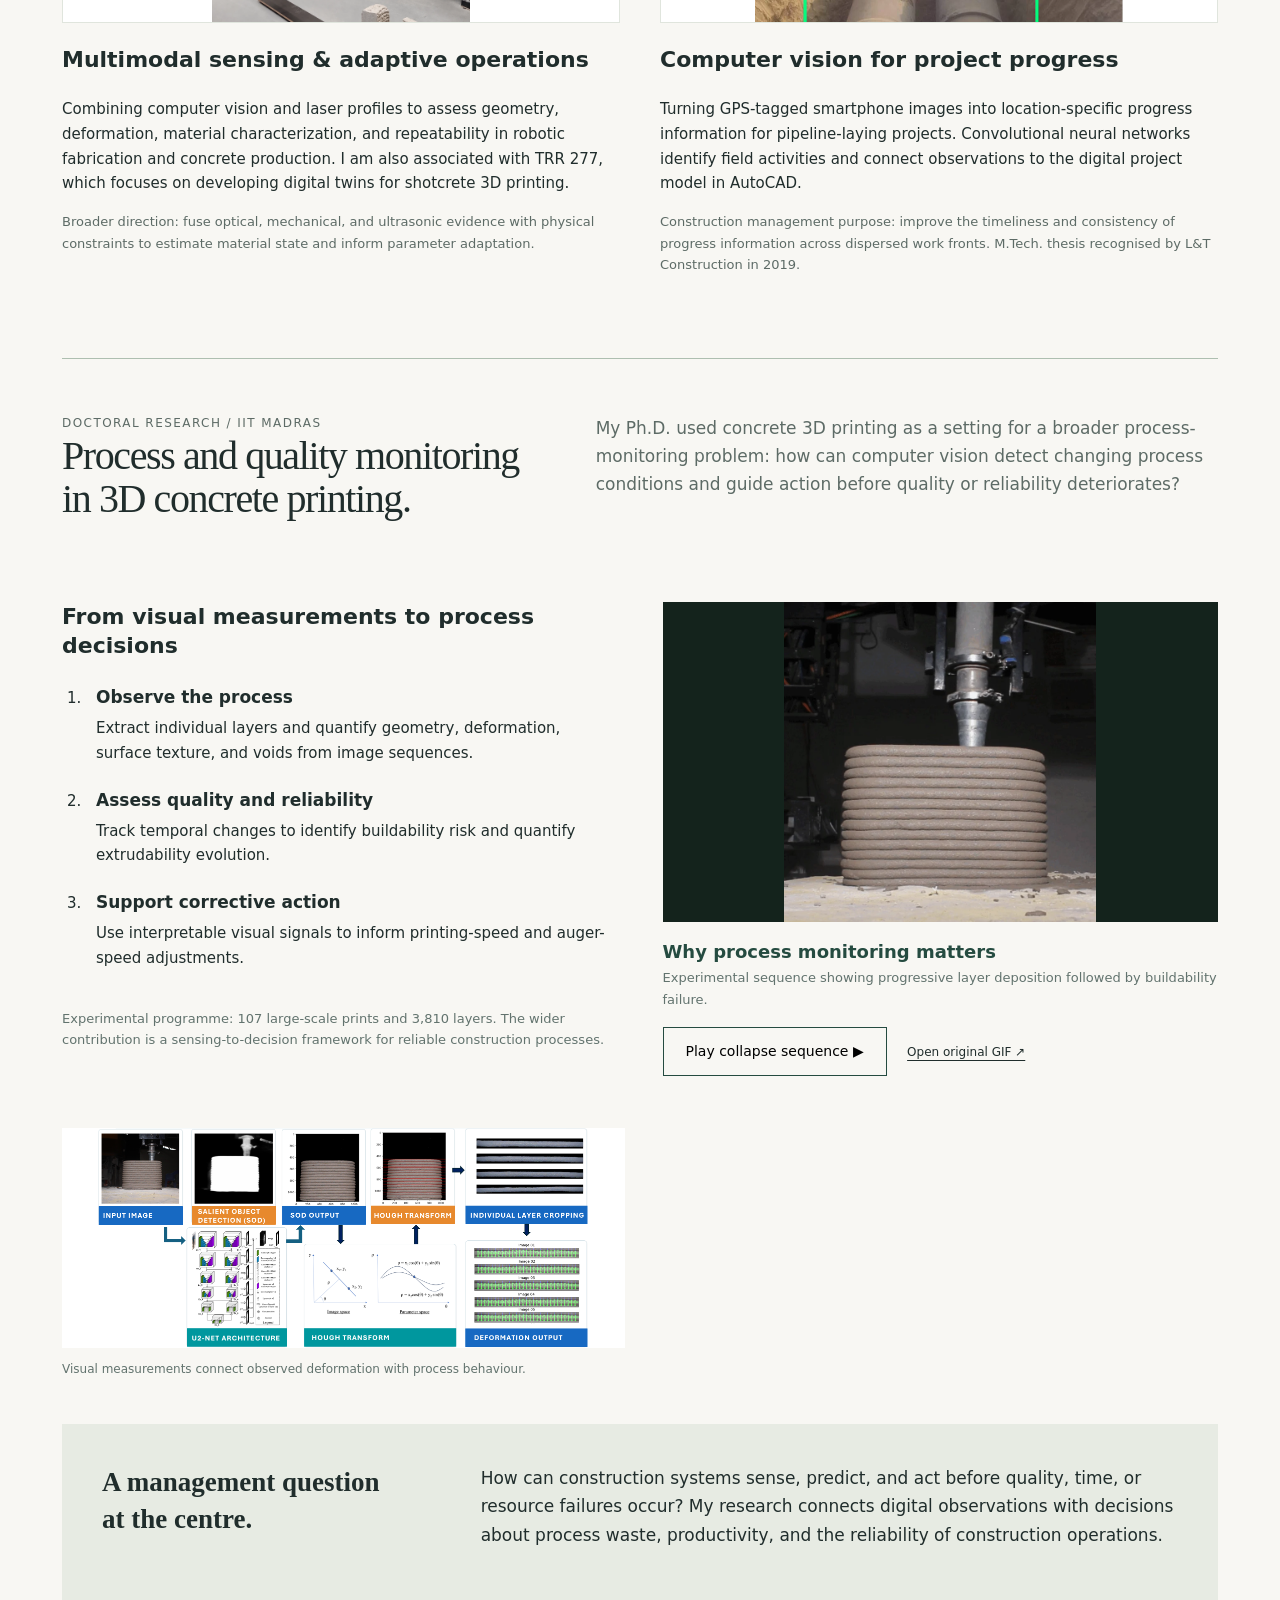
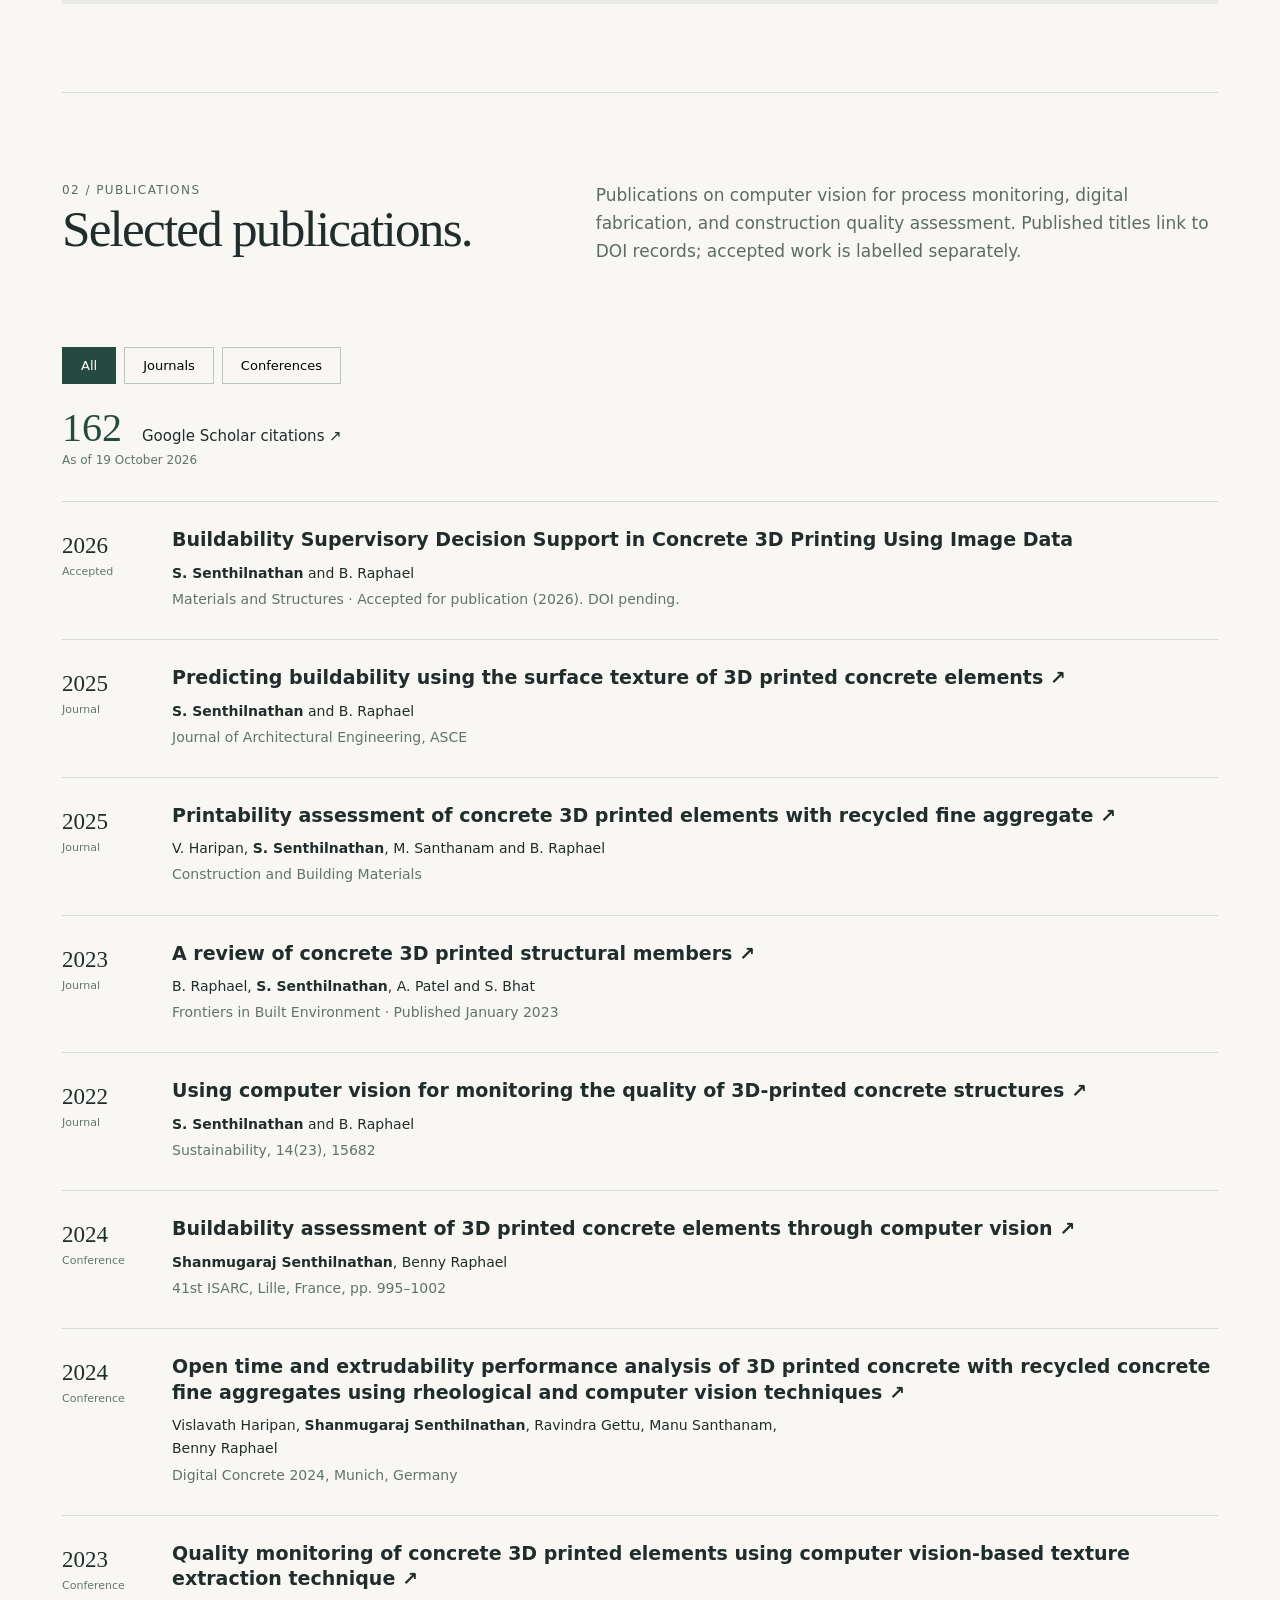
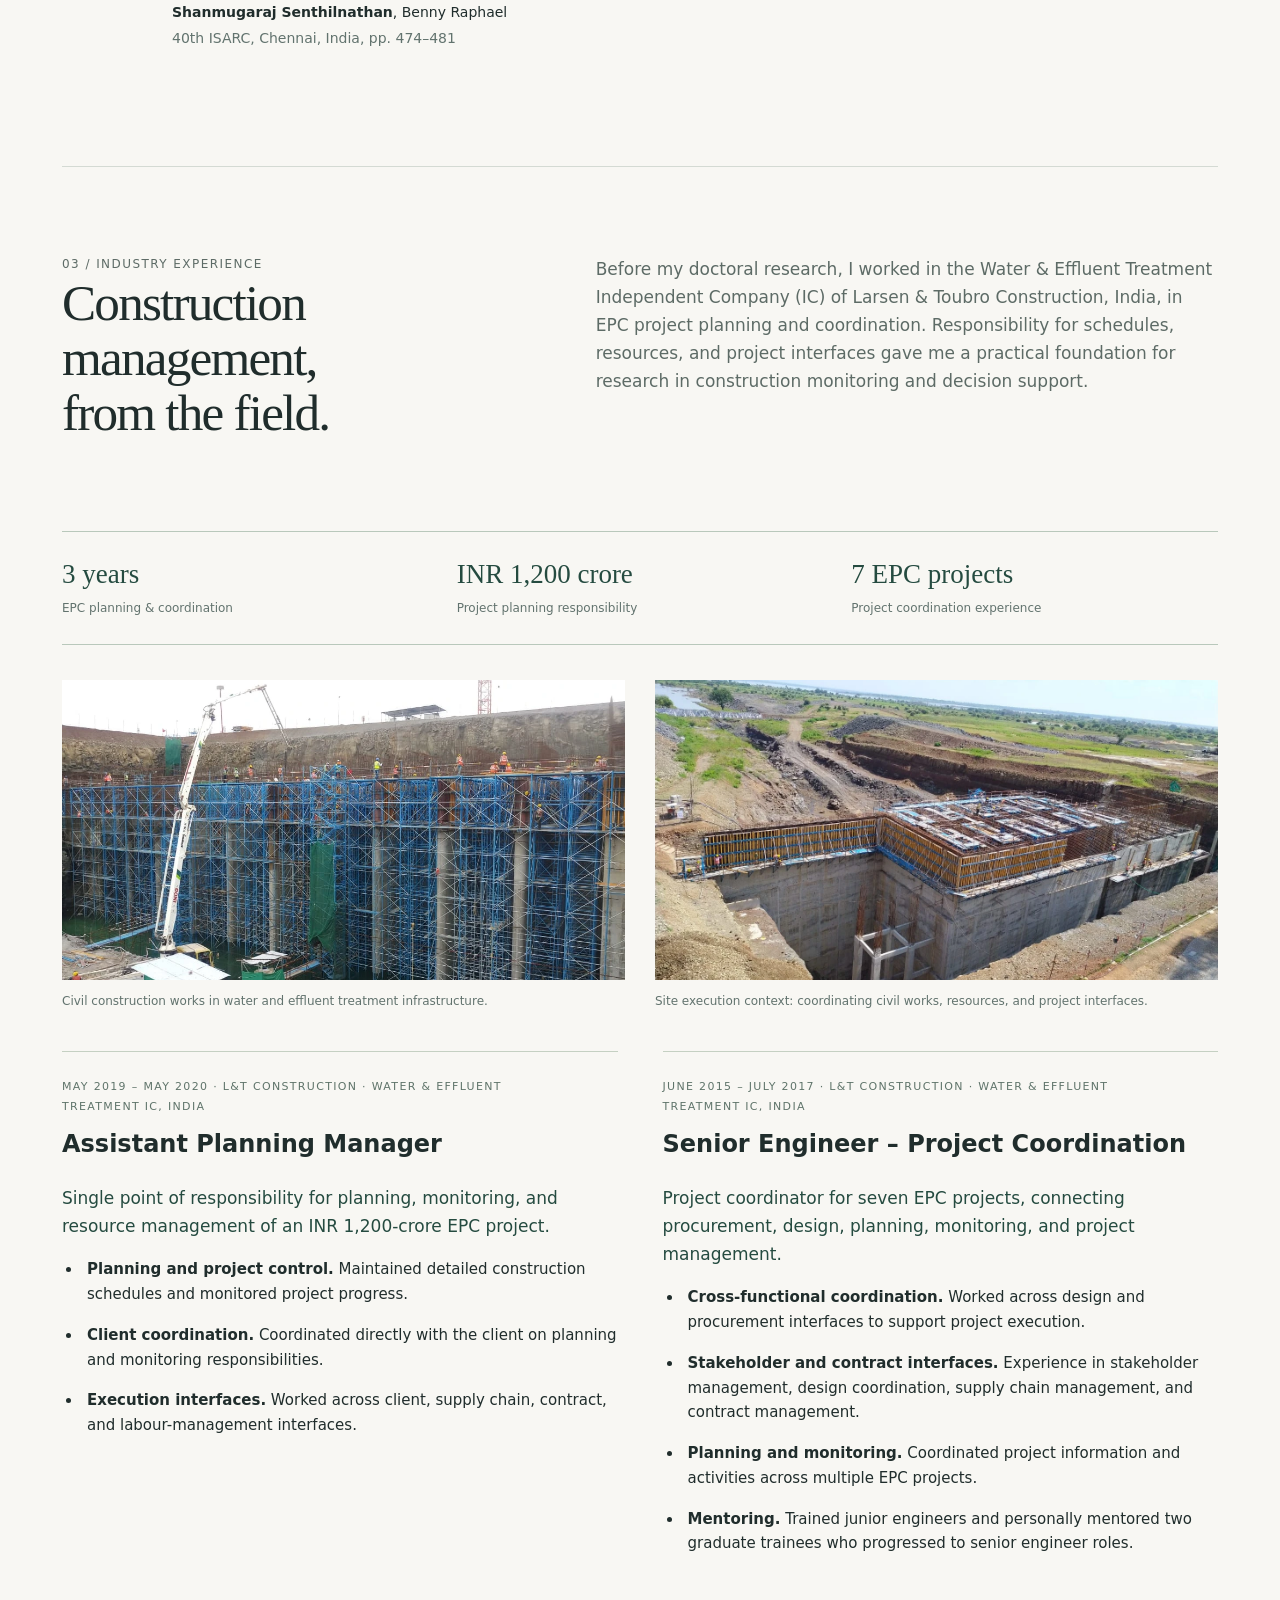
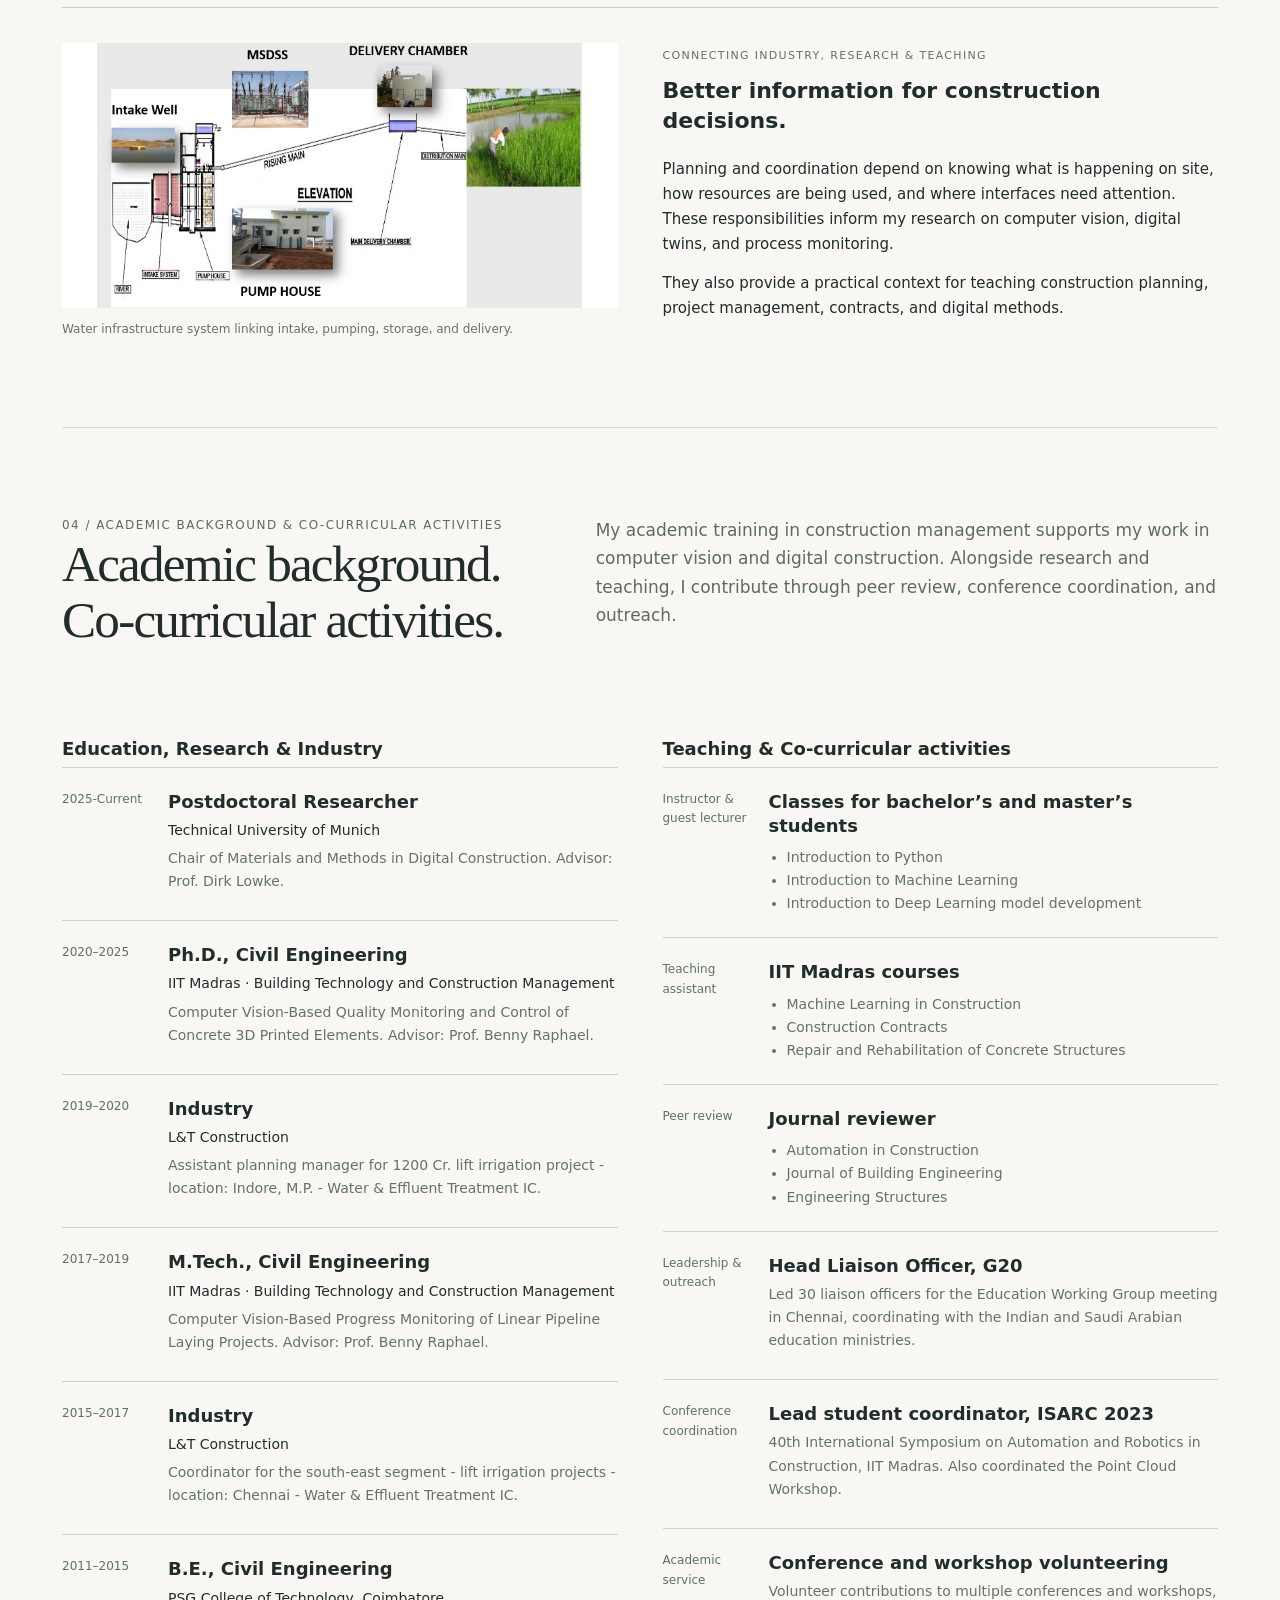
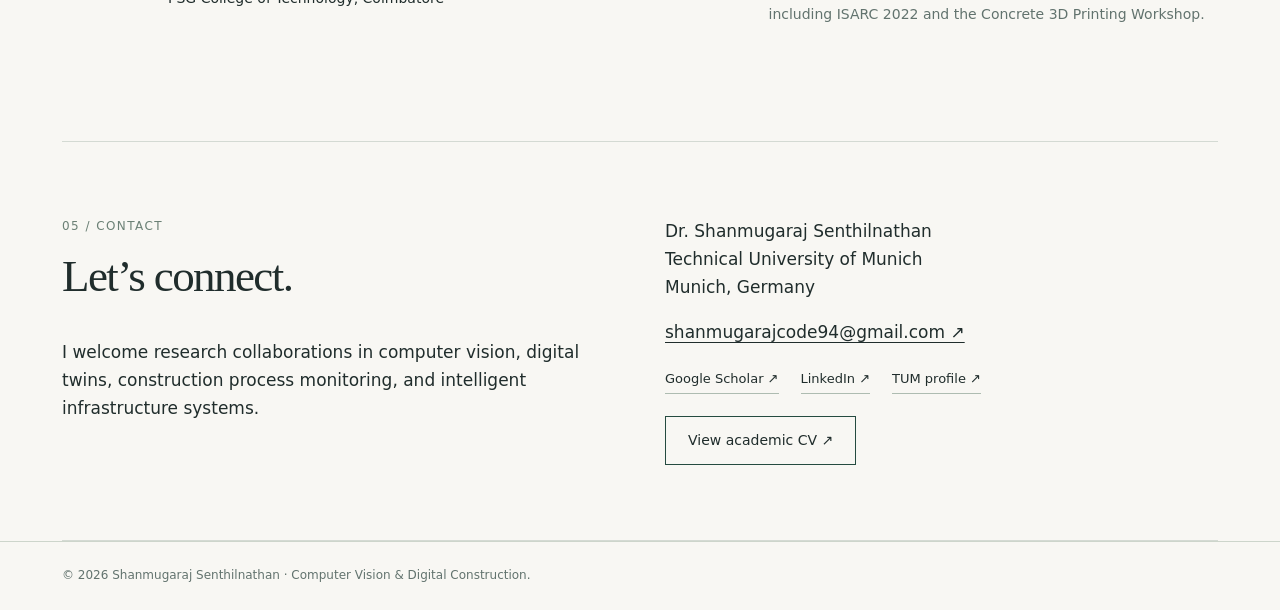
==== commit 9105aadc: "going back to old style" ====
--- a/index.html
+++ b/index.html
@@ -7,7 +7,7 @@
 <meta name="description" content="Shanmugaraj Senthilnathan, postdoctoral researcher at TUM. Computer vision, multimodal sensing, digital twins and process intelligence for construction and infrastructure.">
 <meta name="theme-color" content="#254b40">
 <link rel="icon" href="assets/favicon.svg" type="image/svg+xml">
-<link rel="stylesheet" href="styles-faculty.css">
+<link rel="stylesheet" href="styles.css">
 </head>
 <body>
 <a class="skip" href="#main">Skip to content</a>
--- a/styles.css
+++ b/styles.css
@@ -0,0 +1,10 @@
+*{box-sizing:border-box}html{scroll-behavior:smooth;scroll-padding-top:100px}body{margin:0;background:#f8f7f3;color:#202d2c;font:17px/1.65 system-ui,-apple-system,Segoe UI,sans-serif}a{color:inherit;text-underline-offset:4px}a:hover{color:#98613a}button{font:inherit;cursor:pointer}img{max-width:100%;display:block}h1,h2,h3,p{margin-top:0}h1,h2{font-family:Georgia,serif;font-weight:400;line-height:1.08;letter-spacing:-.035em}h1{font-size:clamp(44px,5.4vw,78px)}h2{font-size:clamp(34px,4vw,53px)}h3{font-size:22px;line-height:1.35;font-weight:550}p{max-width:70ch}header{position:sticky;top:0;z-index:10;background:#f8f7f3f5;border-bottom:1px solid #d9ded8}nav{max-width:1280px;margin:auto;min-height:78px;display:flex;align-items:center;justify-content:space-between;padding:12px 32px;gap:24px}.brand{text-decoration:none;font-size:16px;font-weight:650;letter-spacing:.01em}.brand small{display:block;font-size:11px;color:#62736e;font-weight:400;letter-spacing:.13em;text-transform:uppercase}.navlinks{display:flex;gap:24px;font-size:14px}.navlinks a{text-decoration:none}.wrap{max-width:1220px;margin:auto;padding:0 32px}.hero{display:grid;grid-template-columns:1.12fr 1fr;gap:54px;padding-top:74px;padding-bottom:70px;align-items:center}.eyebrow{font-size:12px;letter-spacing:.17em;text-transform:uppercase;font-weight:650;color:#557168;margin-bottom:24px}.hero .intro{font-size:20px;line-height:1.55}.hero h1 em{font-style:normal;color:#57766a}.role{font-size:14px;color:#5d6b66}.actions{display:flex;flex-wrap:wrap;gap:14px;margin-top:30px}.btn{display:inline-block;padding:12px 22px;border:1px solid #254b40;text-decoration:none;font-size:14px}.btn.primary{background:#254b40;color:white}.btn:hover{background:#e2e7df;color:#254b40}.hero figure{margin:0;position:relative}.hero figure img{width:100%;height:475px;object-fit:cover;object-position:55% center;background:#293531}.hero figcaption{font-size:12px;color:#5d6b66;margin-top:12px}.hero-index{position:absolute;top:16px;left:18px;font-size:11px;background:#f8f7f3e8;padding:7px 12px;letter-spacing:.1em}.strip{display:flex;justify-content:space-between;gap:24px;padding:25px 0;border-top:1px solid #cfd6cf;border-bottom:1px solid #cfd6cf;font-size:13px}.strip strong{display:block;font-size:17px;font-weight:550}.section{padding-top:88px;padding-bottom:88px;border-bottom:1px solid #d4dad3}.section-head{display:grid;grid-template-columns:1fr 1.3fr;gap:55px;margin-bottom:48px}.section-head p{color:#5d6b66;margin-bottom:0}.num{font-size:12px;letter-spacing:.12em;color:#6b8075;margin-bottom:15px}.research{display:grid;grid-template-columns:1fr 1fr;gap:40px}.research article{border-top:1px solid #bac7bc;padding-top:18px}.research img{width:100%;height:280px;object-fit:cover;margin:15px 0 22px}.research p{font-size:15px}.tag{font-size:11px;letter-spacing:.12em;text-transform:uppercase;color:#5f746a}.research .detail{font-size:13px;color:#5d6b66}.statement{background:#e7ebe3;padding:40px;margin-top:45px;display:grid;grid-template-columns:1fr 2fr;gap:30px}.statement h3{font-family:Georgia,serif;font-size:27px}.statement p{margin:0}.filters{display:flex;gap:8px;margin-bottom:20px}.filters button{border:1px solid #bac7bc;background:transparent;padding:7px 18px;font-size:13px}.filters button[aria-pressed=true]{background:#254b40;color:white;border-color:#254b40}.publication{display:grid;grid-template-columns:90px 1fr;gap:20px;border-top:1px solid #d4dad3;padding:25px 0}.publication h3{font-size:19px;margin-bottom:9px}.publication h3 a{text-decoration:none}.publication p{font-size:14px;margin-bottom:3px}.pub-year{font-family:Georgia,serif;font-size:23px}.pub-year small{display:block;font:11px system-ui;color:#64766e}.muted{color:#62736e}.teaching-grid{display:grid;grid-template-columns:1fr 1fr;gap:60px}.plain-list{list-style:none;padding:0;margin:0}.plain-list li{padding:15px 0;border-top:1px solid #cdd5cb;font-size:15px}.plain-list strong{display:block;font-size:17px;font-weight:550}.timeline{display:grid;grid-template-columns:1fr 1fr;gap:45px}.timeline article{display:grid;grid-template-columns:90px 1fr;gap:16px;padding:22px 0;border-top:1px solid #cbd4c9}.timeline h3{font-size:18px;margin-bottom:5px}.timeline p{font-size:14px;margin-bottom:5px}.date{font-size:12px;color:#5b7366}.vision{background:#233f37;color:#f4f5ed;padding:60px;}.vision .eyebrow,.vision .tag{color:#bdcdbd}.vision h2{max-width:700px}.vision-grid{display:grid;grid-template-columns:repeat(3,1fr);gap:35px;margin-top:45px}.vision-grid article{border-top:1px solid #779186;padding-top:22px}.vision-grid p{font-size:14px;color:#d7dfd6}.contact{display:grid;grid-template-columns:1fr 1fr;gap:50px;padding:75px 0}.contact h2{font-size:45px}.contact a{overflow-wrap:anywhere}footer{border-top:1px solid #cdd5cb;padding:24px 0;font-size:12px;color:#62736e}.skip{position:absolute;left:-9999px}.skip:focus{left:20px;background:white;z-index:30;padding:10px}#menu{display:none}button:focus-visible,a:focus-visible{outline:3px solid #b9854b;outline-offset:5px}[hidden]{display:none!important}.cv{max-width:900px;margin:50px auto;padding:0 30px}.cv h1{font-size:44px}.cv h2{font-size:28px;margin-top:35px}.cv p,.cv li{font-size:15px}.cv .publication{grid-template-columns:65px 1fr}@media(max-width:850px){nav{padding:12px 20px;flex-wrap:wrap}.navlinks{gap:16px;flex-wrap:wrap}#menu{display:block;border:0;background:none;font-size:14px}.navlinks{display:none;width:100%}.navlinks.open{display:flex}.wrap{padding:0 22px}.hero{grid-template-columns:1fr;gap:30px;padding-top:45px}.hero figure img{height:360px}.strip{flex-wrap:wrap}.strip>div{width:44%}.section{padding:58px 0}.section-head{grid-template-columns:1fr;gap:0;margin-bottom:30px}.research,.teaching-grid,.timeline,.contact{grid-template-columns:1fr;gap:28px}.research img{height:260px}.statement{grid-template-columns:1fr;padding:25px;gap:5px}.vision{padding:35px 25px}.vision-grid{grid-template-columns:1fr;gap:10px}.publication{grid-template-columns:60px 1fr;gap:12px}.contact{padding:50px 0}}@media(prefers-reduced-motion:reduce){html{scroll-behavior:auto}}@media print{header,.actions,.filters,.no-print{display:none!important}body{background:white;color:black}.cv{margin:0;max-width:none}.cv h1{font-size:30px}.publication{break-inside:avoid}.cv h2{break-after:avoid}a{text-decoration:none}}
+.identity{display:flex;gap:20px;align-items:center;margin-top:24px}.portrait{width:112px;height:112px;object-fit:cover;border-radius:50%;flex-shrink:0}.identity .role{margin:0}.profile-links{display:flex;flex-wrap:wrap;gap:10px 22px;font-size:13px;margin:22px 0}.profile-links a{text-decoration:none;border-bottom:1px solid #aebcb1;padding-bottom:3px}.citation-summary{margin:20px 0 30px}.citation-summary a{text-decoration:none;font-size:15px}.citation-summary strong{font:40px Georgia,serif;color:#254b40;margin-right:10px}.citation-summary small{display:block;color:#62736e;font-size:12px}.cv-identity{display:flex;gap:24px;align-items:center}.cv-identity h1{margin-bottom:0}@media(max-width:600px){.identity{align-items:flex-start}.portrait{width:86px;height:86px}.cv-identity{align-items:flex-start;flex-direction:column}.cv h1{font-size:36px}}@media print{.portrait{width:75px;height:75px}.citation-summary strong{font-size:26px}}
+
+.research-carousel{min-width:0;align-self:center}.research-carousel figure{margin:0}.research-carousel .visual{height:355px;background:#edf0e9;display:flex;align-items:center;justify-content:center;padding:20px;overflow:hidden}.research-carousel .visual>img{width:100%;height:100%;object-fit:contain;object-position:center;background:transparent}.research-carousel .vision-visual{display:grid;grid-template-columns:1.3fr 1fr;gap:15px;background:#e3e9df}.research-carousel .vision-visual>img{min-width:0;object-fit:contain}.research-carousel .sensor-visual{display:grid;grid-template-columns:1fr 1.2fr;gap:20px;background:white}.sensor-visual>div{min-width:0;text-align:center;font-size:12px;color:#557168}.sensor-visual img{width:100%;height:220px!important;object-fit:contain!important;background:white!important}.research-carousel figcaption{min-height:145px;margin:0;padding:20px 0 10px;font-size:13px;line-height:1.6;color:#5d6b66}.research-carousel figcaption strong{display:block;color:#203e33;font-size:18px;font-weight:550;margin:7px 0}.research-carousel figcaption>span{display:block}.carousel-controls{display:flex;align-items:center;gap:15px;border-top:1px solid #cbd4c9;padding:12px 0}.carousel-arrow{height:36px;width:40px;background:transparent;border:1px solid #b8c7ba;color:#254b40}.carousel-dots{display:flex;gap:10px;align-items:center;flex:1}.carousel-dots button{width:12px;height:12px;border-radius:50%;padding:0;background:transparent;border:1px solid #557168}.carousel-dots button[aria-pressed=true]{background:#254b40}.carousel-count{font-size:12px;letter-spacing:.1em;color:#557168}.overview-research img{object-fit:contain;background:white;height:260px;border:1px solid #e0e5dd}.phd-research{margin-top:70px;padding-top:55px;border-top:1px solid #aebfb0}.phd-research h2{font-size:40px}.phd-layout{display:grid;grid-template-columns:1fr 1fr;gap:45px}.process-list{padding-left:24px}.process-list li{padding:0 0 20px 10px;font-size:15px}.process-list strong{display:block;font-size:17px;margin-bottom:5px}.detail{font-size:13px;color:#62736e}.collapse-demo{margin:0;min-width:0}.collapse-demo img{width:100%;height:320px;object-fit:contain;background:#14231c}.collapse-demo figcaption{font-size:13px;line-height:1.7;color:#62736e;margin:15px 0}.collapse-demo figcaption strong{display:block;color:#254b40;font-size:18px}.collapse-demo figcaption span{display:block}.collapse-demo .btn{margin-right:15px;margin-bottom:12px;background:transparent}.collapse-demo>a{font-size:12px}.phd-evidence{display:grid;grid-template-columns:1fr 1fr;gap:30px;margin-top:40px}.phd-evidence figure{margin:0;min-width:0}.phd-evidence img{height:220px;width:100%;object-fit:contain;background:white}.phd-evidence figcaption{font-size:12px;color:#62736e;margin-top:12px}@media(max-width:850px){.research-carousel .visual{height:300px}.research-carousel figcaption{min-height:160px}.phd-layout{grid-template-columns:1fr}.phd-evidence{grid-template-columns:1fr}.phd-research h2{font-size:34px}.hero{gap:45px}.sensor-visual img{height:180px!important}.overview-research img{height:auto;max-height:320px}.collapse-demo img{height:300px}}@media(max-width:450px){.research-carousel .visual{height:260px;padding:12px}.research-carousel .sensor-visual{gap:10px}.sensor-visual img{height:150px!important}.research-carousel figcaption{min-height:180px}.carousel-controls{gap:12px}.carousel-dots{gap:9px}}
+
+.industry-facts{display:grid;grid-template-columns:repeat(4,1fr);gap:28px;border-top:1px solid #b9c8bb;border-bottom:1px solid #b9c8bb;padding:25px 0;margin-bottom:35px}.industry-facts strong{display:block;font-family:Georgia,serif;font-size:27px;font-weight:400;color:#254b40;line-height:1.3}.industry-facts span{display:block;font-size:12px;color:#62736e;margin-top:7px}.industry-gallery{display:grid;grid-template-columns:1fr 1fr;gap:30px;margin-bottom:40px}.industry-gallery figure,.industry-connection figure{margin:0;min-width:0}.industry-gallery img{width:100%;height:300px;object-fit:cover}.industry-gallery figcaption,.industry-connection figcaption{font-size:12px;color:#62736e;margin-top:12px;line-height:1.6}.industry-roles{display:grid;grid-template-columns:1fr 1fr;gap:45px}.industry-roles article{border-top:1px solid #c5d0c2;padding-top:25px}.industry-roles h3{font-size:24px}.industry-roles .tag{line-height:1.8}.industry-roles .role-intro{font-size:17px;color:#254b40}.industry-roles ul{padding-left:20px;font-size:15px}.industry-roles li{padding-left:5px;margin-bottom:16px}.industry-roles li strong{font-weight:600}.industry-connection{display:grid;grid-template-columns:1fr 1fr;gap:45px;align-items:center;border-top:1px solid #c5d0c2;margin-top:35px;padding-top:35px}.industry-connection img{width:100%;height:265px;object-fit:contain;background:white}.industry-connection p{font-size:15px}.industry-connection p.tag{font-size:11px}.navlinks{gap:18px}@media(max-width:1000px){.industry-facts{grid-template-columns:1fr 1fr}.industry-gallery img{height:250px}}@media(max-width:850px){.industry-gallery,.industry-roles,.industry-connection{grid-template-columns:1fr;gap:30px}.industry-gallery img{height:auto;max-height:360px;object-fit:contain}.industry-facts{gap:25px 18px}.industry-facts strong{font-size:24px}.industry-roles h3{font-size:23px}.industry-connection img{height:auto;max-height:300px}}
+
+.teaching-experience-only{grid-template-columns:1fr}.teaching-experience-only>.plain-list{max-width:900px}.teaching-experience-only .plain-list{display:grid;grid-template-columns:1fr 1fr;gap:0 38px}.teaching-experience-only .plain-list li:last-child{grid-column:1/-1}.service-journals{font-size:14px;color:#62736e;padding-left:18px;margin:8px 0 0}.project-gallery{display:grid;grid-template-columns:1fr 1fr;gap:32px}.gallery-item{margin:0;min-width:0}.gallery-item>img,.gallery-item>a>img{width:100%;height:300px;object-fit:contain;background:#edf0e9}.gallery-placeholder{height:260px;display:flex;flex-direction:column;align-items:center;justify-content:center;background:#edf0e9;border:1px dashed #a8b9aa;color:#557168;text-align:center;padding:25px}.gallery-placeholder span{font:30px Georgia,serif}.gallery-placeholder small{font-size:12px;letter-spacing:.08em;margin-top:12px}.gallery-item figcaption{padding-top:18px}.gallery-item h3{font-size:21px;margin:0 0 8px}.gallery-item p{font-size:14px;color:#62736e}.navlinks{gap:15px}@media(max-width:1100px){#menu{display:block;border:0;background:none;font-size:14px}nav{flex-wrap:wrap}.navlinks{display:none;width:100%}.navlinks.open{display:flex}}@media(max-width:850px){.teaching-experience-only .plain-list,.project-gallery{grid-template-columns:1fr}.gallery-placeholder{height:220px}.gallery-item>img,.gallery-item>a>img{height:auto;max-height:400px}}
+
+.industry-facts{grid-template-columns:repeat(3,1fr)}@media(max-width:850px){.industry-facts{grid-template-columns:1fr 1fr}}
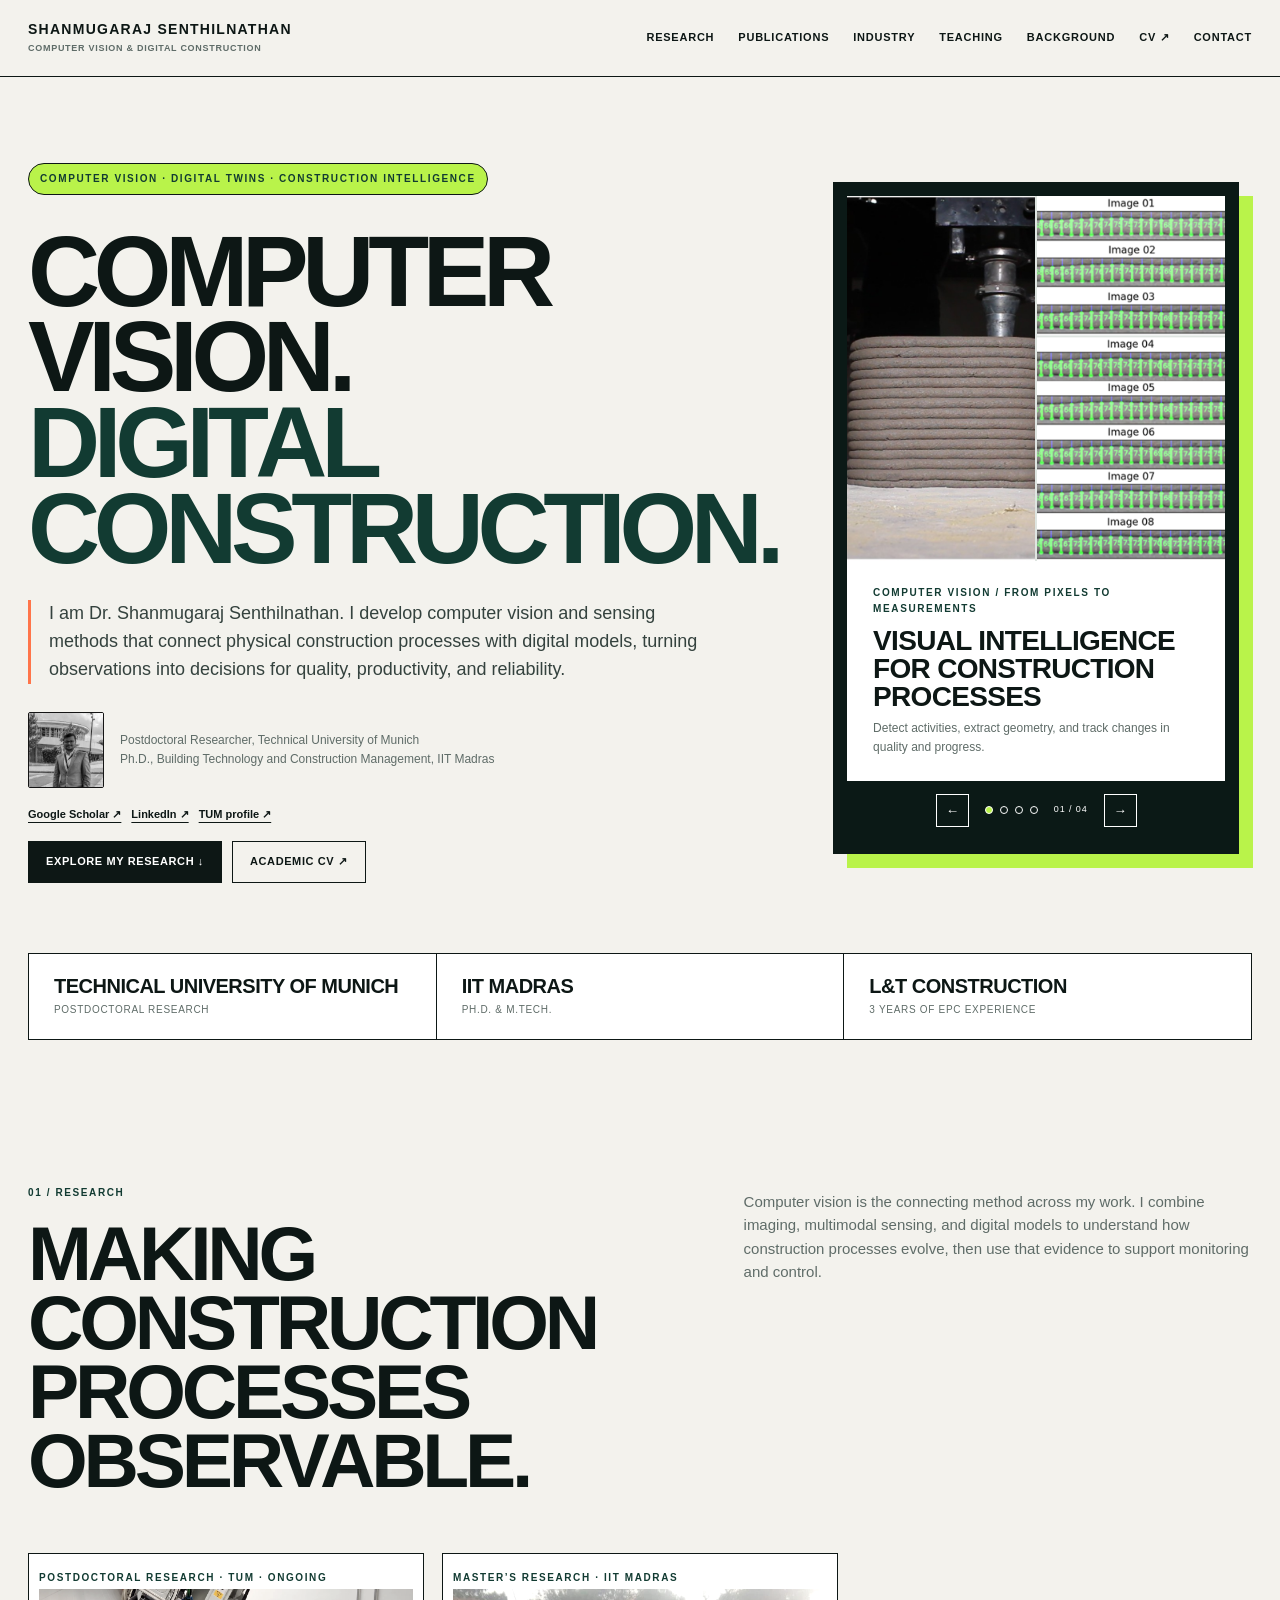
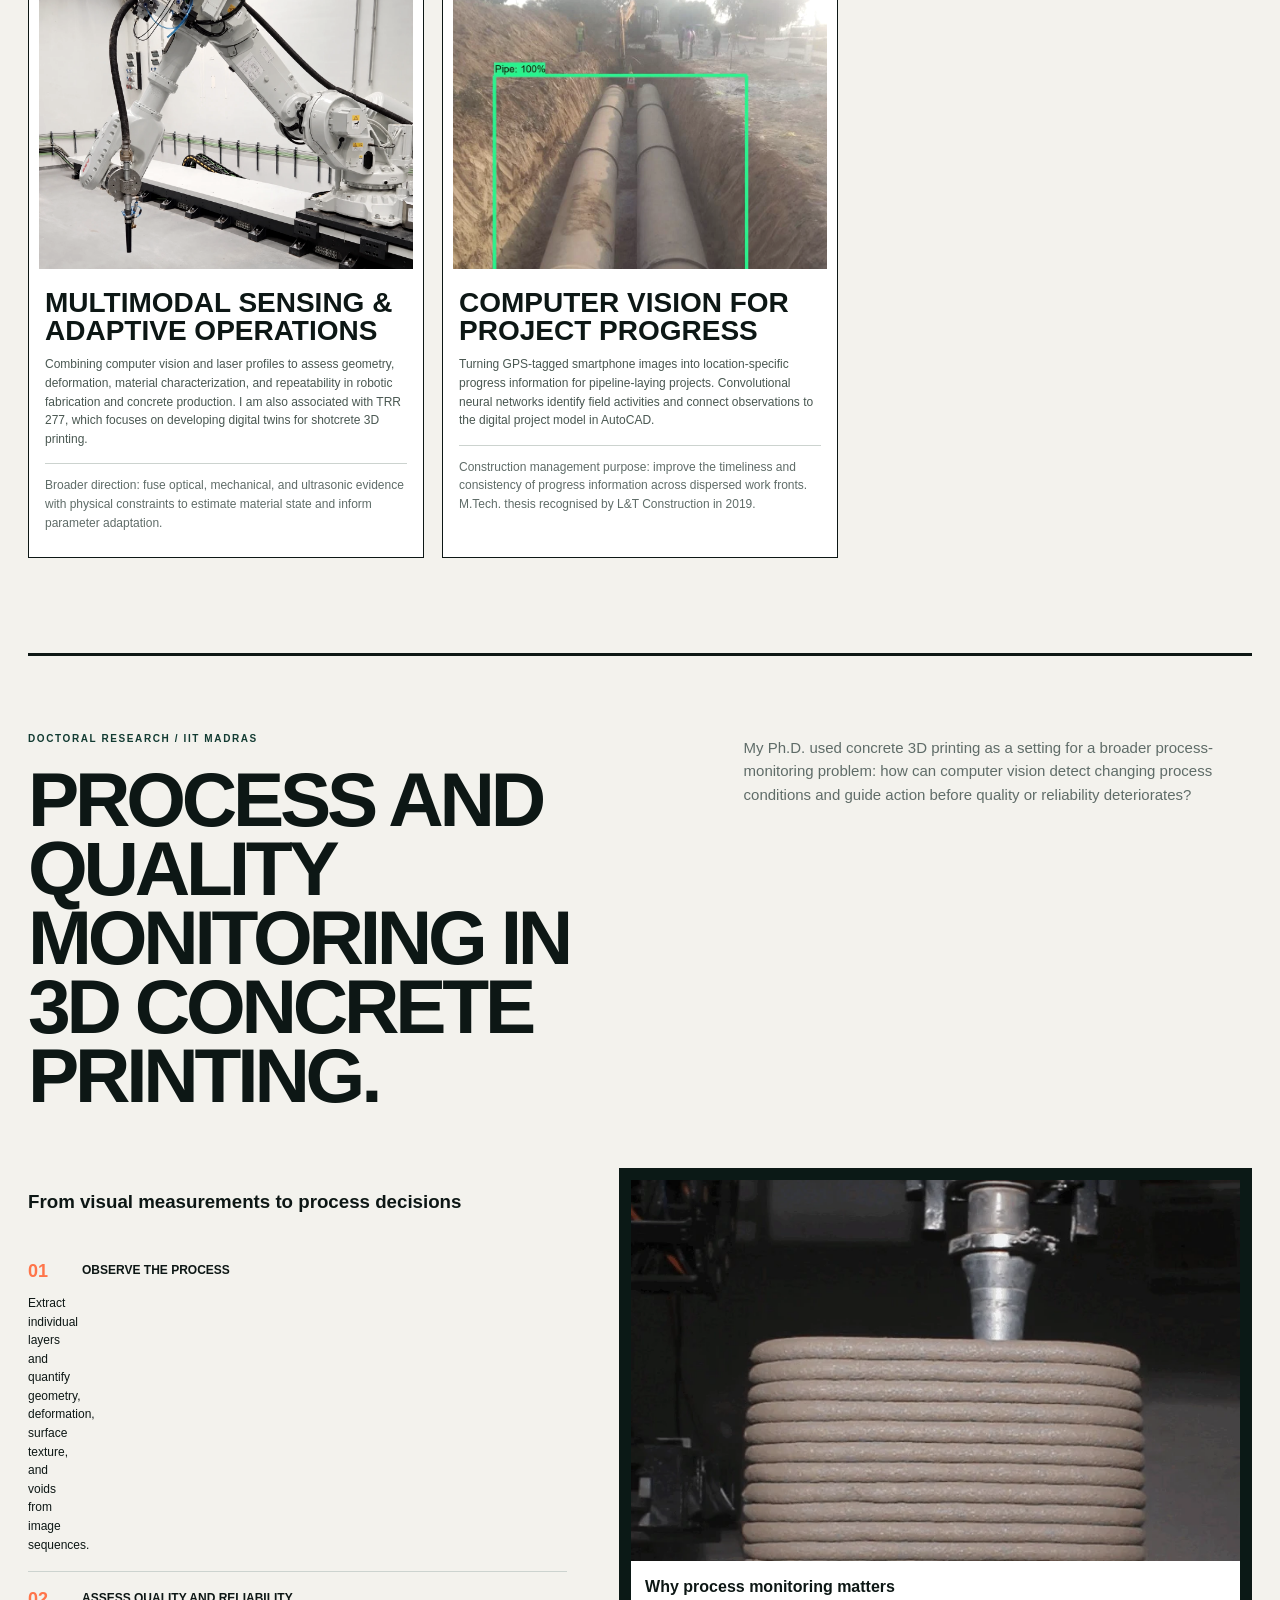
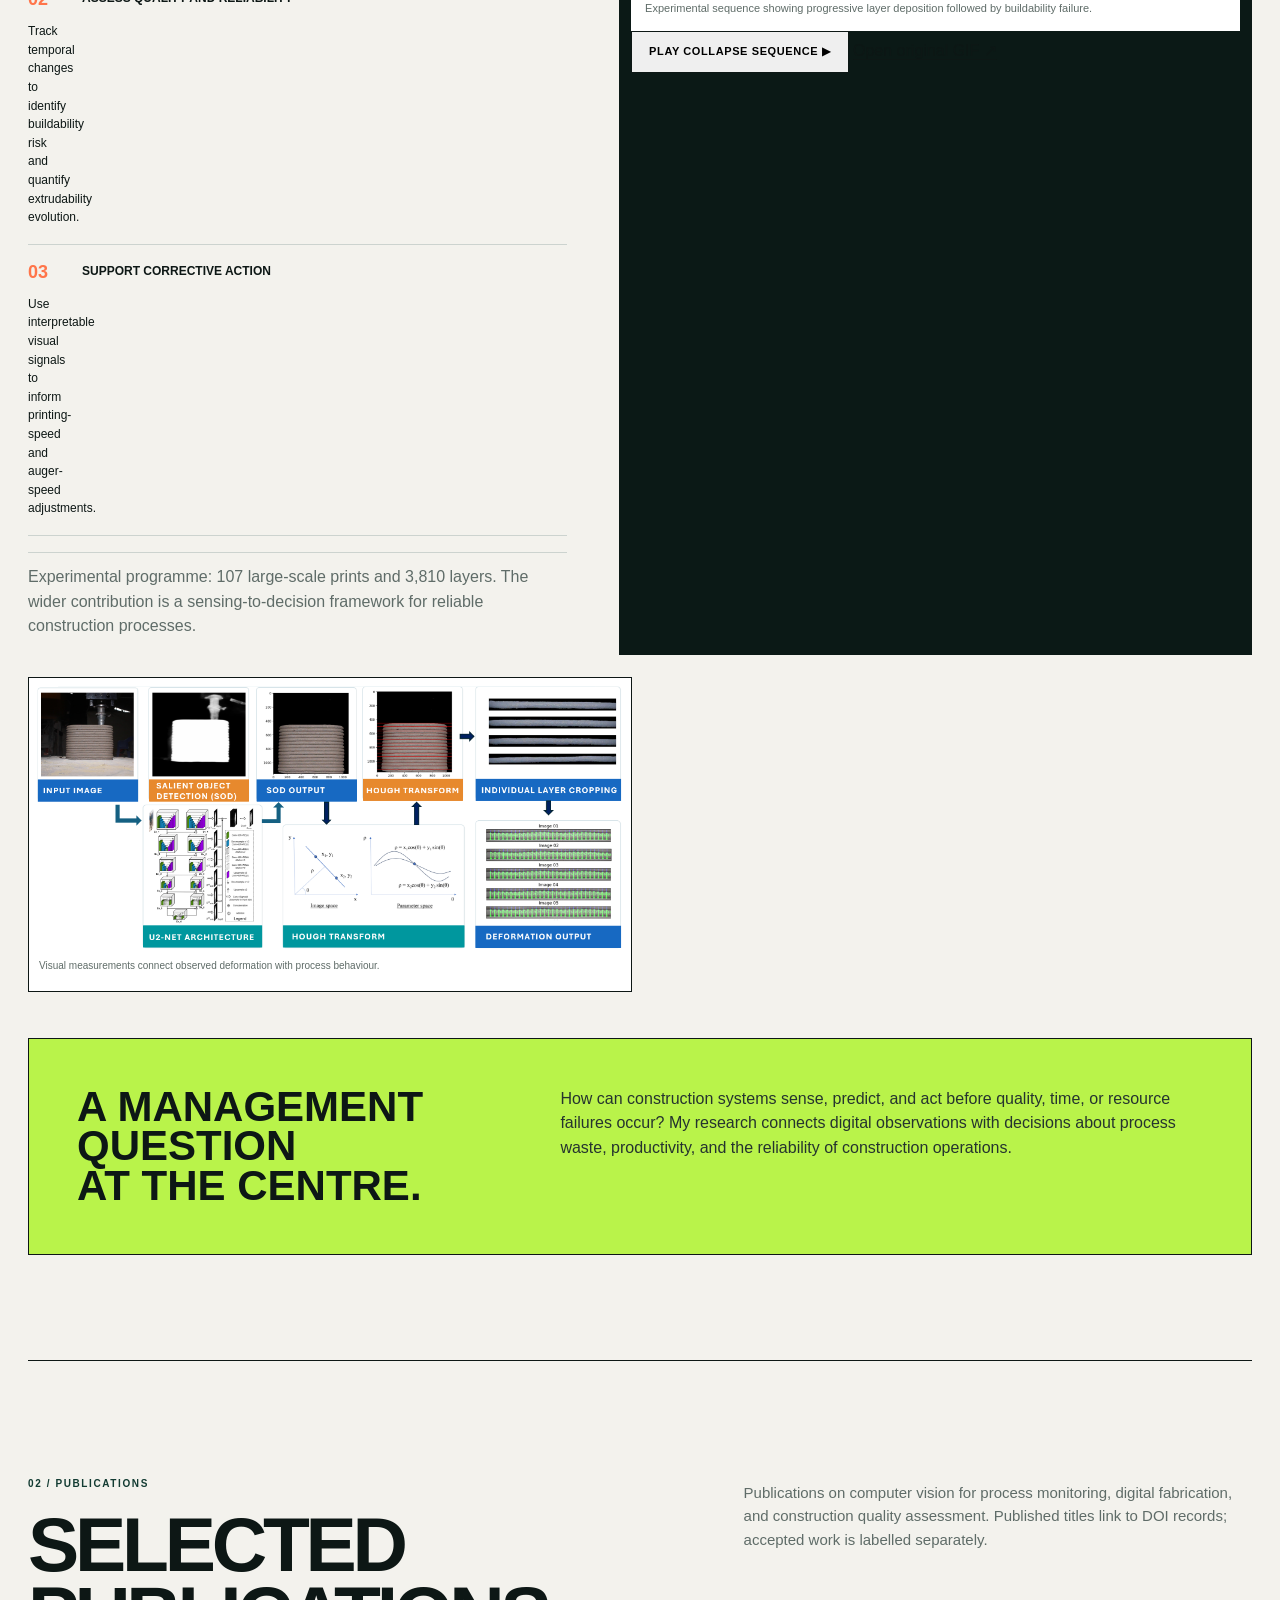
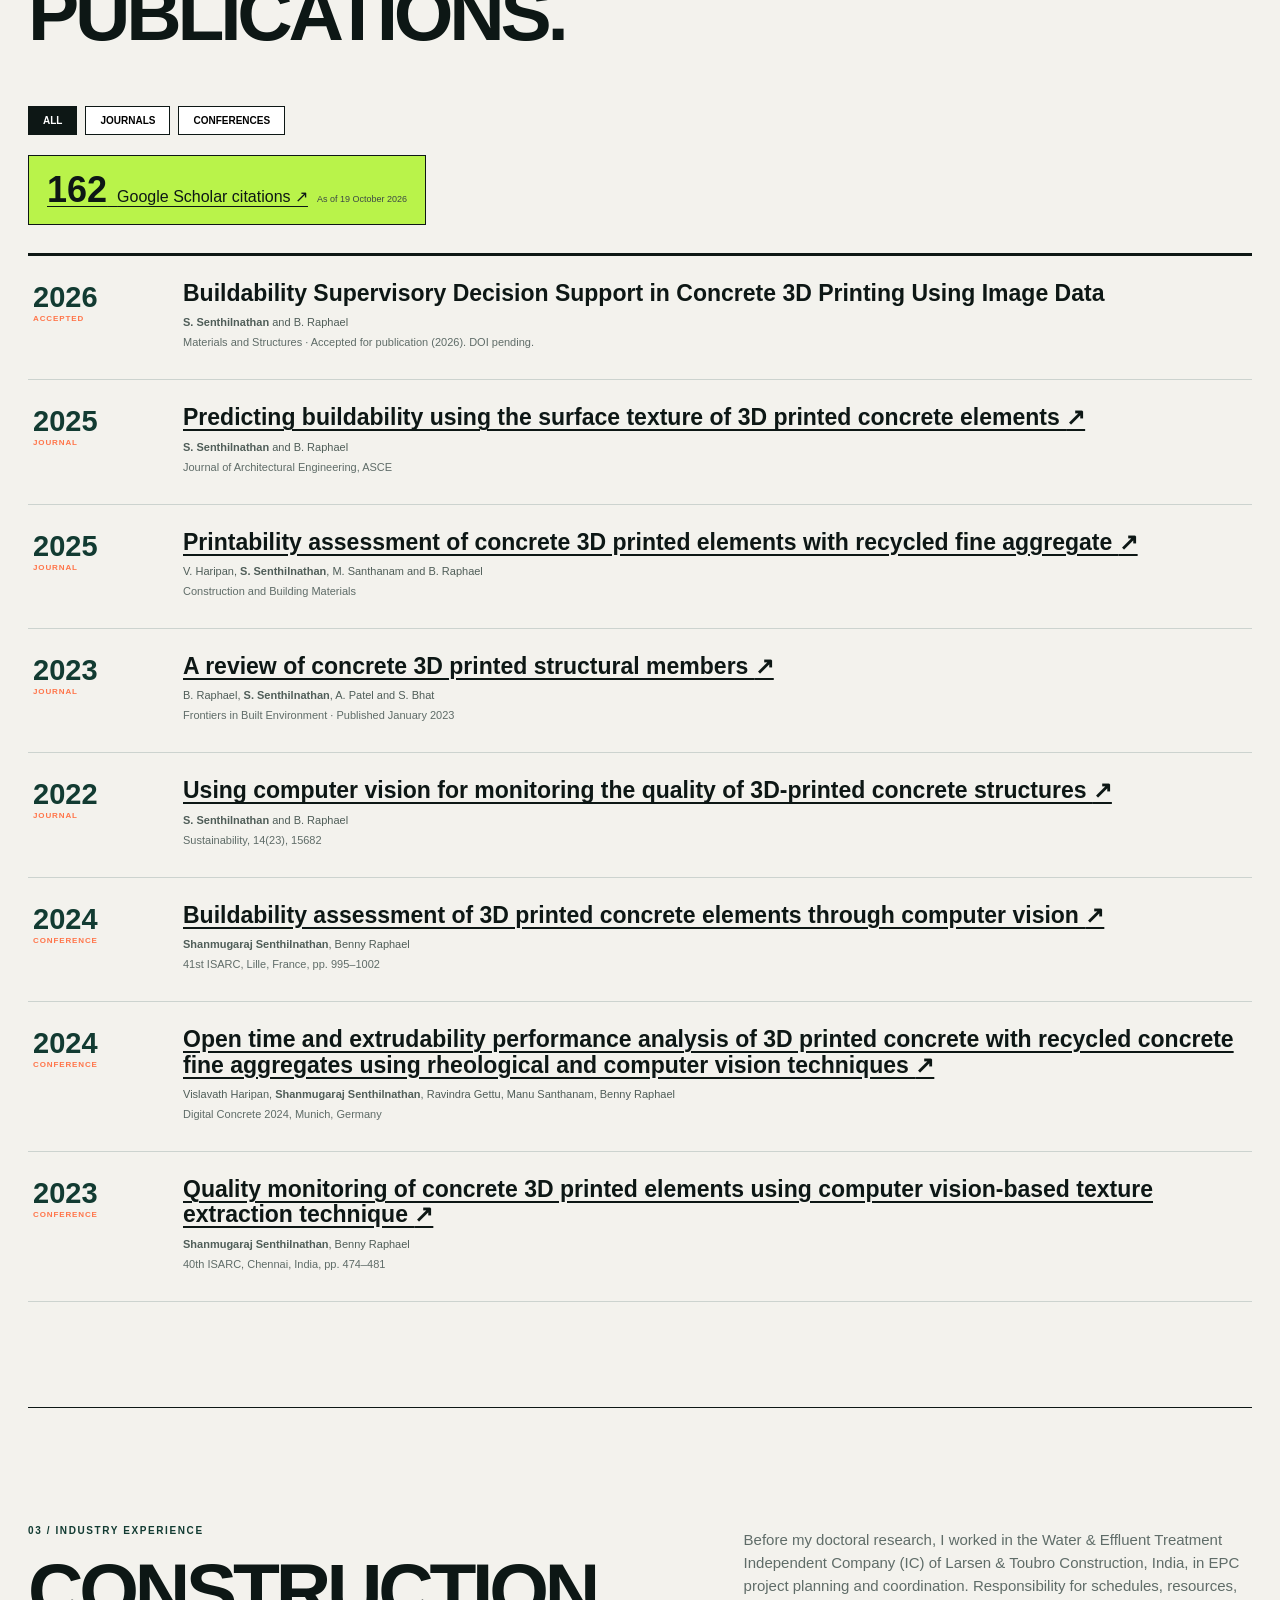
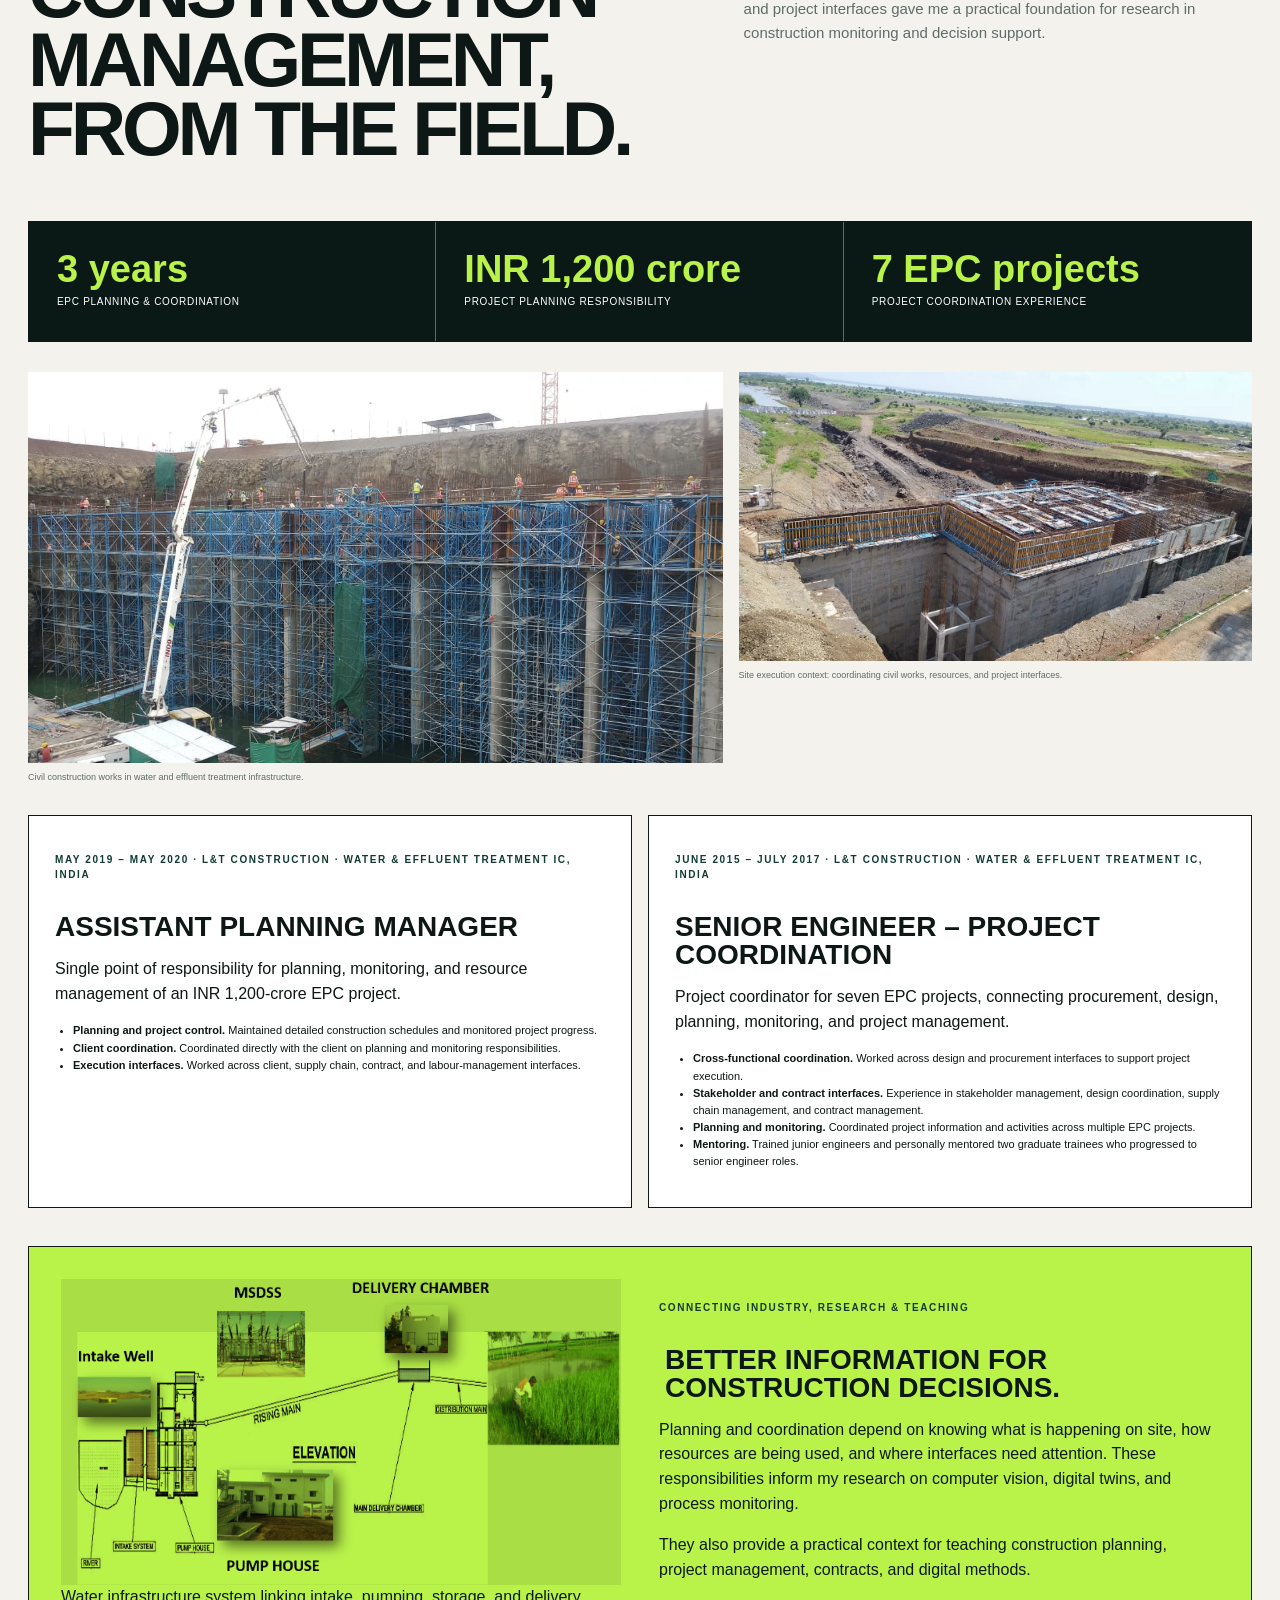
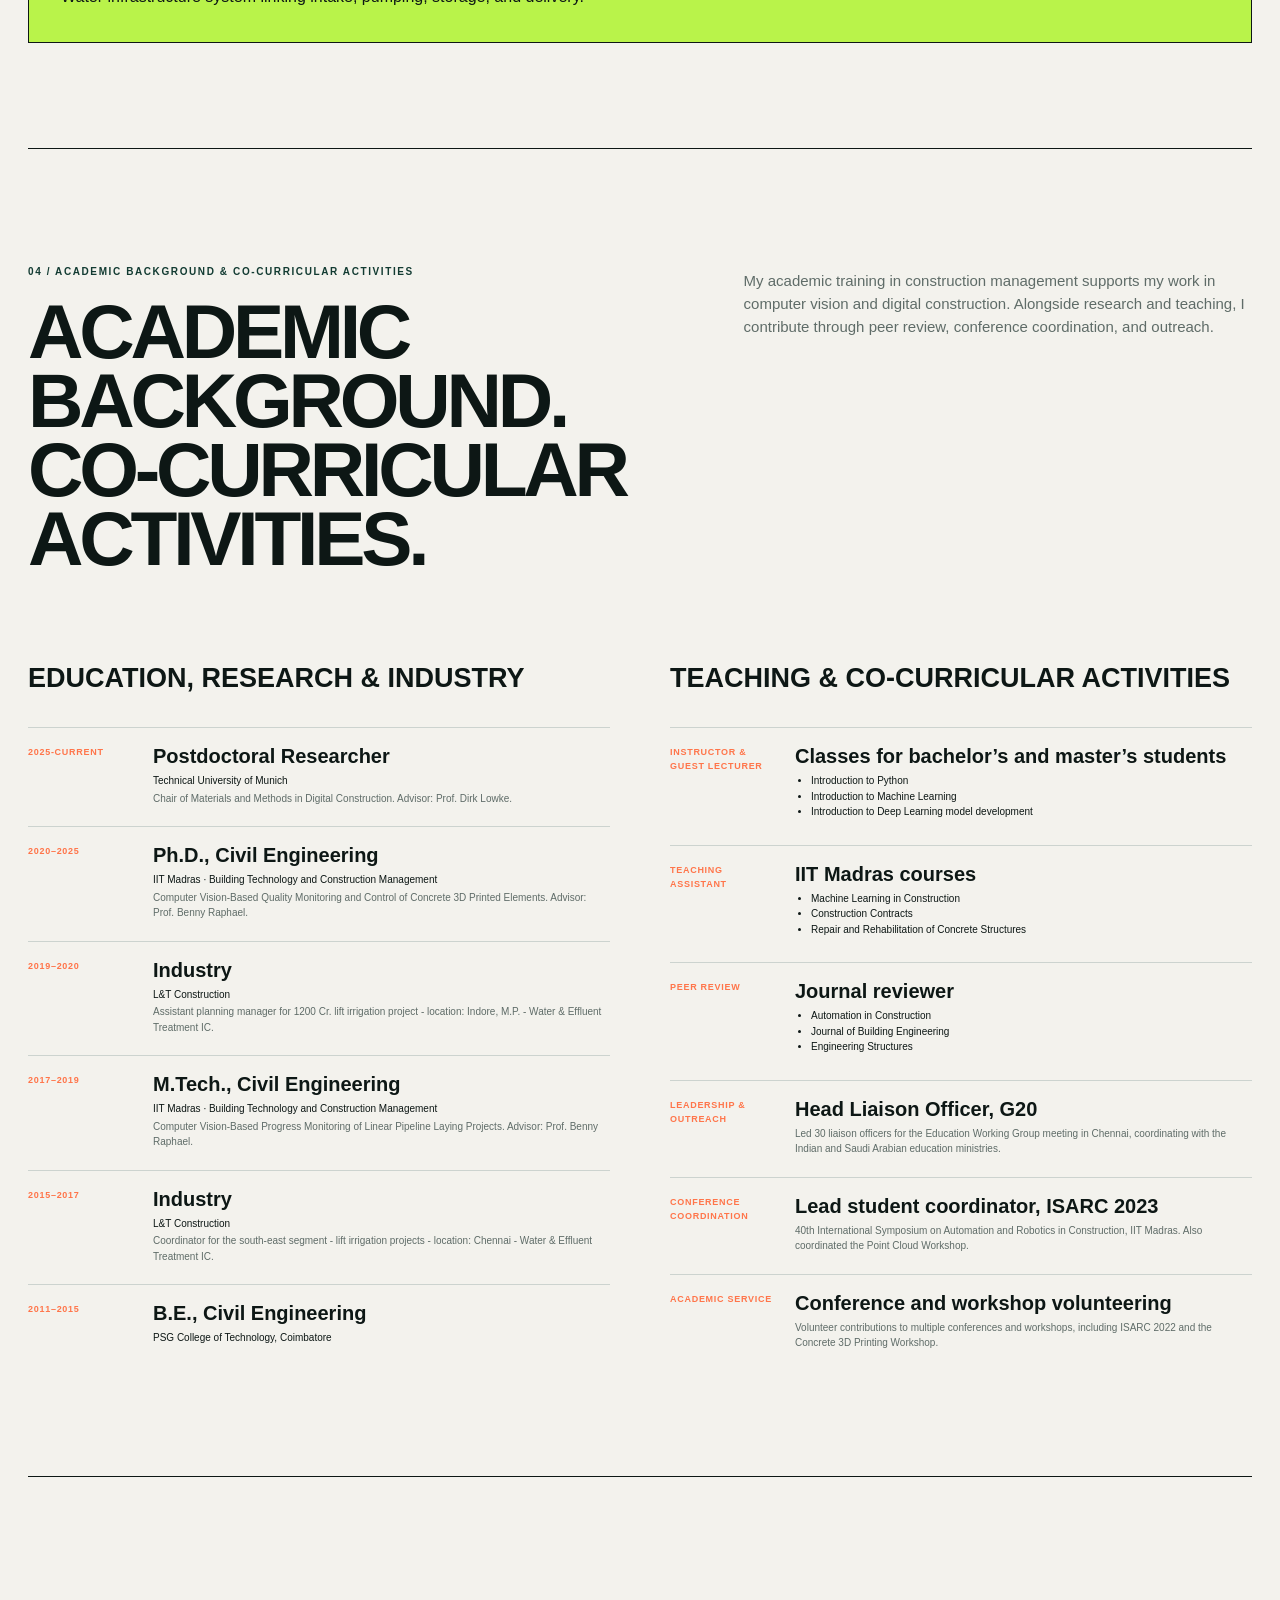
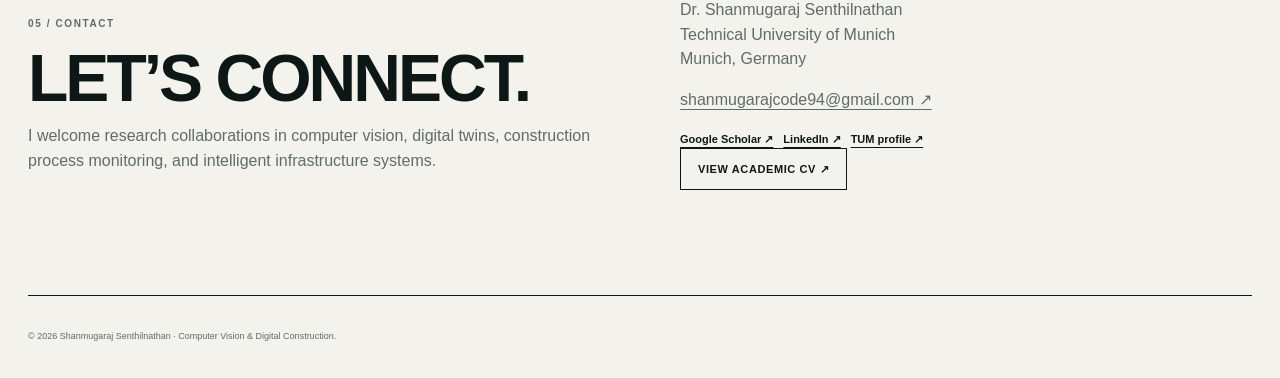
==== commit 8a888eca: "Updating style to lab style" ====
--- a/index.html
+++ b/index.html
@@ -7,7 +7,7 @@
 <meta name="description" content="Shanmugaraj Senthilnathan, postdoctoral researcher at TUM. Computer vision, multimodal sensing, digital twins and process intelligence for construction and infrastructure.">
 <meta name="theme-color" content="#254b40">
 <link rel="icon" href="assets/favicon.svg" type="image/svg+xml">
-<link rel="stylesheet" href="styles.css">
+<link rel="stylesheet" href="styles-physical-lab.css">
 </head>
 <body>
 <a class="skip" href="#main">Skip to content</a>
--- a/styles-physical-lab.css
+++ b/styles-physical-lab.css
@@ -0,0 +1,72 @@
+/*
+  Physical Lab theme for shanmugarajs.com
+  Visual direction: bold research-lab identity + clean academic information architecture.
+  Keep index.html content and script.js unchanged.
+*/
+:root{
+  --bg:#f3f2ed;
+  --paper:#fff;
+  --ink:#0d1715;
+  --muted:#5f6c68;
+  --dark:#0b1916;
+  --forest:#123b32;
+  --lime:#b9f34a;
+  --cyan:#6dd7d0;
+  --orange:#ff754a;
+  --line:#ccd3cf;
+  --max:1240px;
+  --sans:Inter,"Helvetica Neue",Arial,sans-serif;
+  --display:"Arial Narrow",Inter,"Helvetica Neue",Arial,sans-serif;
+}
+*{box-sizing:border-box}
+html{scroll-behavior:smooth}
+body{margin:0;background:var(--bg);color:var(--ink);font-family:var(--sans);line-height:1.55}
+a{color:inherit;text-underline-offset:4px}
+img{display:block;max-width:100%}
+.wrap,nav{width:min(var(--max),calc(100% - 56px));margin-inline:auto}
+.skip{position:absolute;left:-9999px}.skip:focus{left:20px;top:18px;z-index:999;background:#fff;padding:10px 14px}
+
+/* NAVIGATION */
+header{position:sticky;top:0;z-index:90;background:rgba(243,242,237,.94);backdrop-filter:blur(18px);border-bottom:1px solid var(--ink)}
+nav{min-height:76px;display:flex;align-items:center;justify-content:space-between;gap:24px}
+.brand{font:900 14px/1.1 var(--display);text-transform:uppercase;letter-spacing:.09em;text-decoration:none}
+.brand small{display:block;margin-top:5px;font:600 9px/1.2 var(--sans);letter-spacing:.08em;color:var(--muted)}
+.navlinks{display:flex;align-items:center;gap:24px}.navlinks a{font-size:11px;font-weight:750;text-transform:uppercase;letter-spacing:.07em;text-decoration:none}.navlinks a:hover{color:var(--orange)}
+#menu{display:none;background:var(--lime);border:1px solid var(--ink);padding:8px 12px;font-weight:800}
+
+/* HERO */
+.hero{display:grid;grid-template-columns:1.03fr .97fr;gap:55px;align-items:center;min-height:760px;padding:76px 0 70px}
+.eyebrow,.num,.tag{display:inline-block;font-size:10px;font-weight:900;letter-spacing:.16em;text-transform:uppercase;color:var(--forest)}
+.eyebrow{border:1px solid var(--ink);border-radius:999px;padding:7px 11px;background:var(--lime)}
+h1,h2,h3{font-family:var(--display)}
+h1{font-size:clamp(60px,7.8vw,112px);line-height:.86;letter-spacing:-.063em;text-transform:uppercase;margin:24px 0 28px;max-width:760px}
+h1 em{font-style:normal;color:var(--forest)}
+.intro{max-width:675px;font-size:18px;line-height:1.55;border-left:3px solid var(--orange);padding-left:18px;color:#34423e}
+.identity{display:flex;align-items:center;gap:16px;margin-top:28px}.portrait{width:76px;height:76px;object-fit:cover;border-radius:2px;filter:grayscale(100%);border:1px solid var(--ink)}.role{font-size:12px;color:var(--muted)}
+.profile-links,.actions{display:flex;flex-wrap:wrap;gap:10px;margin-top:18px}.profile-links a{font-size:11px;font-weight:700}.btn{display:inline-flex;align-items:center;justify-content:center;min-height:42px;padding:10px 17px;border:1px solid var(--ink);border-radius:0;text-decoration:none;font-size:11px;font-weight:850;text-transform:uppercase;letter-spacing:.055em}.btn.primary{background:var(--ink);color:#fff}.btn:hover{background:var(--lime);color:var(--ink);transform:translate(-2px,-2px);box-shadow:4px 4px 0 var(--ink)}
+
+/* FEATURE CAROUSEL */
+.research-carousel{position:relative;background:var(--dark);padding:14px;box-shadow:14px 14px 0 var(--lime)}
+.carousel-stage{background:#fff;min-height:520px}.research-slide{margin:0}.research-slide .visual{height:365px;overflow:hidden;background:#dfe5e1}.research-slide .visual img{width:100%;height:100%;object-fit:cover}.research-slide figcaption{padding:24px 26px}.research-slide figcaption strong{display:block;margin:8px 0;font:850 28px/1 var(--display);text-transform:uppercase;letter-spacing:-.025em}.research-slide figcaption>span:not(.tag){display:block;font-size:12px;color:var(--muted)}
+.vision-visual,.sensor-visual{display:grid!important;grid-template-columns:1fr 1fr;gap:2px}.sensor-visual>div{height:100%;position:relative}.sensor-visual span{position:absolute;left:10px;bottom:10px;background:var(--lime);border:1px solid var(--ink);padding:5px 8px;font-size:9px;font-weight:800;text-transform:uppercase}.carousel-controls{display:flex;justify-content:center;align-items:center;gap:16px;padding:13px 0;color:#fff}.carousel-arrow{border:1px solid #fff;background:transparent;color:#fff;width:33px;height:33px}.carousel-dots{display:flex;gap:7px}.carousel-dots button{width:8px;height:8px;border:1px solid #fff;background:transparent;border-radius:50%;padding:0}.carousel-dots button[aria-pressed=true]{background:var(--lime)}.carousel-count{font-size:9px;letter-spacing:.1em}
+
+/* INSTITUTION STRIP */
+.strip{display:grid;grid-template-columns:repeat(3,1fr);margin:0 0 30px;border:1px solid var(--ink);background:var(--ink);gap:1px}.strip>div{background:var(--paper);padding:22px 25px;font-size:10px;text-transform:uppercase;letter-spacing:.07em;color:var(--muted)}.strip strong{display:block;margin-bottom:5px;font:850 20px/1.05 var(--display);text-transform:uppercase;color:var(--ink);letter-spacing:-.025em}
+
+/* GENERAL SECTIONS */
+.section{padding:105px 0;border-bottom:1px solid var(--ink)}.section-head{display:grid;grid-template-columns:1fr .8fr;gap:80px;align-items:start;margin-bottom:50px}.section-head h2,.vision h2{margin:8px 0;font-size:clamp(49px,6vw,82px);line-height:.9;text-transform:uppercase;letter-spacing:-.055em}.section-head>p{max-width:520px;font-size:15px;color:var(--muted)}
+.research,.vision-grid,.teaching-grid{display:grid;grid-template-columns:repeat(3,1fr);gap:18px}.research article,.vision-grid article{background:var(--paper);border:1px solid var(--ink);padding:10px}.research article:nth-child(2){transform:translateY(24px)}.research article img{width:100%;aspect-ratio:4/3;object-fit:cover;filter:saturate(.78) contrast(1.05)}.research article h3,.industry-roles h3,.industry-connection h3{margin:20px 6px 10px;font-size:28px;line-height:1;text-transform:uppercase}.research article p{margin:0 6px 15px;font-size:12px;color:#495751}.detail{border-top:1px solid var(--line);padding-top:12px;color:var(--muted)!important}
+.phd-research{margin-top:95px;padding-top:65px;border-top:3px solid var(--ink)}.phd-layout{display:grid;grid-template-columns:.92fr 1.08fr;gap:52px}.process-list{padding:0;margin:28px 0 0;counter-reset:item}.process-list li{list-style:none;display:grid;grid-template-columns:42px 1fr;gap:12px;padding:17px 0;border-bottom:1px solid var(--line);font-size:12px}.process-list li:before{counter-increment:item;content:"0" counter(item);font:900 18px var(--display);color:var(--orange)}.process-list strong{display:block;text-transform:uppercase}.collapse-demo{margin:0;background:var(--dark);padding:12px}.collapse-demo img{width:100%;aspect-ratio:16/10;object-fit:cover}.collapse-demo figcaption{background:#fff;padding:14px}.collapse-demo figcaption strong,.collapse-demo figcaption span{display:block}.collapse-demo figcaption span{font-size:11px;color:var(--muted)}.phd-evidence{display:grid;grid-template-columns:1fr 1fr;gap:16px;margin-top:22px}.phd-evidence figure{margin:0;background:#fff;padding:8px;border:1px solid var(--ink)}.phd-evidence figcaption{font-size:10px;color:var(--muted);padding:9px 2px}.statement{display:grid;grid-template-columns:.8fr 1.2fr;gap:55px;margin-top:46px;padding:48px;background:var(--lime);border:1px solid var(--ink)}.statement h3{font-size:42px;line-height:.95;text-transform:uppercase;margin:0}.statement p{margin:0;color:#25332f}
+
+/* PUBLICATIONS */
+.filters{display:flex;gap:8px;margin-bottom:20px}.filters button{border:1px solid var(--ink);background:#fff;padding:8px 14px;border-radius:0;font-size:10px;font-weight:800;text-transform:uppercase}.filters button[aria-pressed=true]{background:var(--ink);color:#fff}.citation-summary{display:inline-flex;gap:9px;align-items:baseline;margin:0 0 28px;background:var(--lime);border:1px solid var(--ink);padding:13px 18px}.citation-summary strong{font:900 36px var(--display)}.citation-summary small{font-size:9px;color:#3d4945}#pubs{border-top:3px solid var(--ink)}.publication{display:grid;grid-template-columns:120px 1fr;gap:30px;padding:25px 5px;border-bottom:1px solid var(--line)}.publication:hover{background:#fff}.publication h3{margin:0 0 8px;font-size:23px;line-height:1.1}.publication p{margin:3px 0;font-size:11px;color:#4f5d58}.pub-year{font:900 29px var(--display);color:var(--forest)}.pub-year small{display:block;font:800 8px var(--sans);letter-spacing:.11em;text-transform:uppercase;color:var(--orange)}.muted{color:var(--muted)!important}
+
+/* INDUSTRY + TIMELINE */
+.industry-facts{display:grid;grid-template-columns:repeat(3,1fr);gap:0;border:1px solid var(--ink);margin-bottom:30px}.industry-facts>div{background:var(--dark);color:#fff;padding:28px;border-right:1px solid #557069}.industry-facts>div:last-child{border:0}.industry-facts strong{display:block;font:900 38px/1 var(--display);color:var(--lime)}.industry-facts span{font-size:10px;text-transform:uppercase;letter-spacing:.07em}.industry-gallery{display:grid;grid-template-columns:1.15fr .85fr;gap:16px}.industry-gallery figure,.industry-connection figure{margin:0}.industry-gallery img{width:100%;aspect-ratio:16/9;object-fit:cover;filter:grayscale(20%)}.industry-gallery figcaption{padding-top:8px;font-size:9px;color:var(--muted)}.industry-roles{display:grid;grid-template-columns:1fr 1fr;gap:16px;margin-top:30px}.industry-roles article{background:#fff;border:1px solid var(--ink);padding:26px}.industry-roles h3{margin-left:0}.industry-roles ul{padding-left:18px;font-size:11px}.industry-connection{display:grid;grid-template-columns:1fr 1fr;gap:38px;align-items:center;margin-top:38px;background:var(--lime);border:1px solid var(--ink);padding:32px}.industry-connection img{width:100%;mix-blend-mode:multiply}.timeline{display:grid;grid-template-columns:1fr 1fr;gap:60px}.timeline>div>h3{font-size:27px;text-transform:uppercase}.timeline article{display:grid;grid-template-columns:105px 1fr;gap:20px;padding:18px 0;border-top:1px solid var(--line)}.timeline article h3{font-size:20px;line-height:1;margin:0 0 7px}.timeline article p{margin:2px 0;font-size:10px}.date{font-size:9px;font-weight:900;letter-spacing:.08em;text-transform:uppercase;color:var(--orange)}.service-journals{padding-left:16px;margin:7px 0;font-size:10px}
+
+/* VISION + CONTACT */
+.vision{background:var(--dark);color:#fff;padding:55px;border-left:12px solid var(--lime)}.vision p{color:#cbd6d2}.vision-grid article{background:#112720;border:1px solid #416158}.vision-grid article h3{text-transform:uppercase}.vision-grid article p{font-size:11px}.contact{display:grid;grid-template-columns:1fr 1fr;gap:80px;align-items:end}.contact h2{margin:8px 0;font-size:66px;line-height:.9;text-transform:uppercase;letter-spacing:-.045em}.contact>div>p{color:var(--muted)}footer{padding:34px 0;font-size:9px;color:var(--muted)}
+[hidden]{display:none!important}
+
+@media(max-width:920px){.wrap,nav{width:min(var(--max),calc(100% - 28px))}#menu{display:block}.navlinks{display:none;position:absolute;top:76px;left:14px;right:14px;background:var(--paper);border:1px solid var(--ink);padding:18px;flex-direction:column;align-items:flex-start}.navlinks.open{display:flex}.hero,.section-head,.phd-layout,.statement,.industry-connection,.timeline,.contact{grid-template-columns:1fr}.hero{min-height:0;padding-top:58px}.research,.vision-grid{grid-template-columns:1fr}.research article:nth-child(2){transform:none}.strip,.industry-facts{grid-template-columns:1fr}.strip>div,.industry-facts>div{border-right:0;border-bottom:1px solid var(--ink)}.industry-gallery,.industry-roles,.phd-evidence{grid-template-columns:1fr}.section{padding:75px 0}.research-carousel{max-width:680px}.carousel-stage{min-height:auto}.research-slide .visual{height:320px}}
+@media(max-width:560px){h1{font-size:56px}.section-head h2,.vision h2,.contact h2{font-size:43px}.publication{grid-template-columns:76px 1fr;gap:13px}.publication h3{font-size:18px}.pub-year{font-size:21px}.vision{padding:32px 22px}.identity{align-items:flex-start}.portrait{width:64px;height:64px}.research-slide .visual{height:250px}.sensor-visual,.vision-visual{grid-template-columns:1fr!important}.sensor-visual>div:nth-child(2),.vision-visual img:nth-child(2){display:none}}
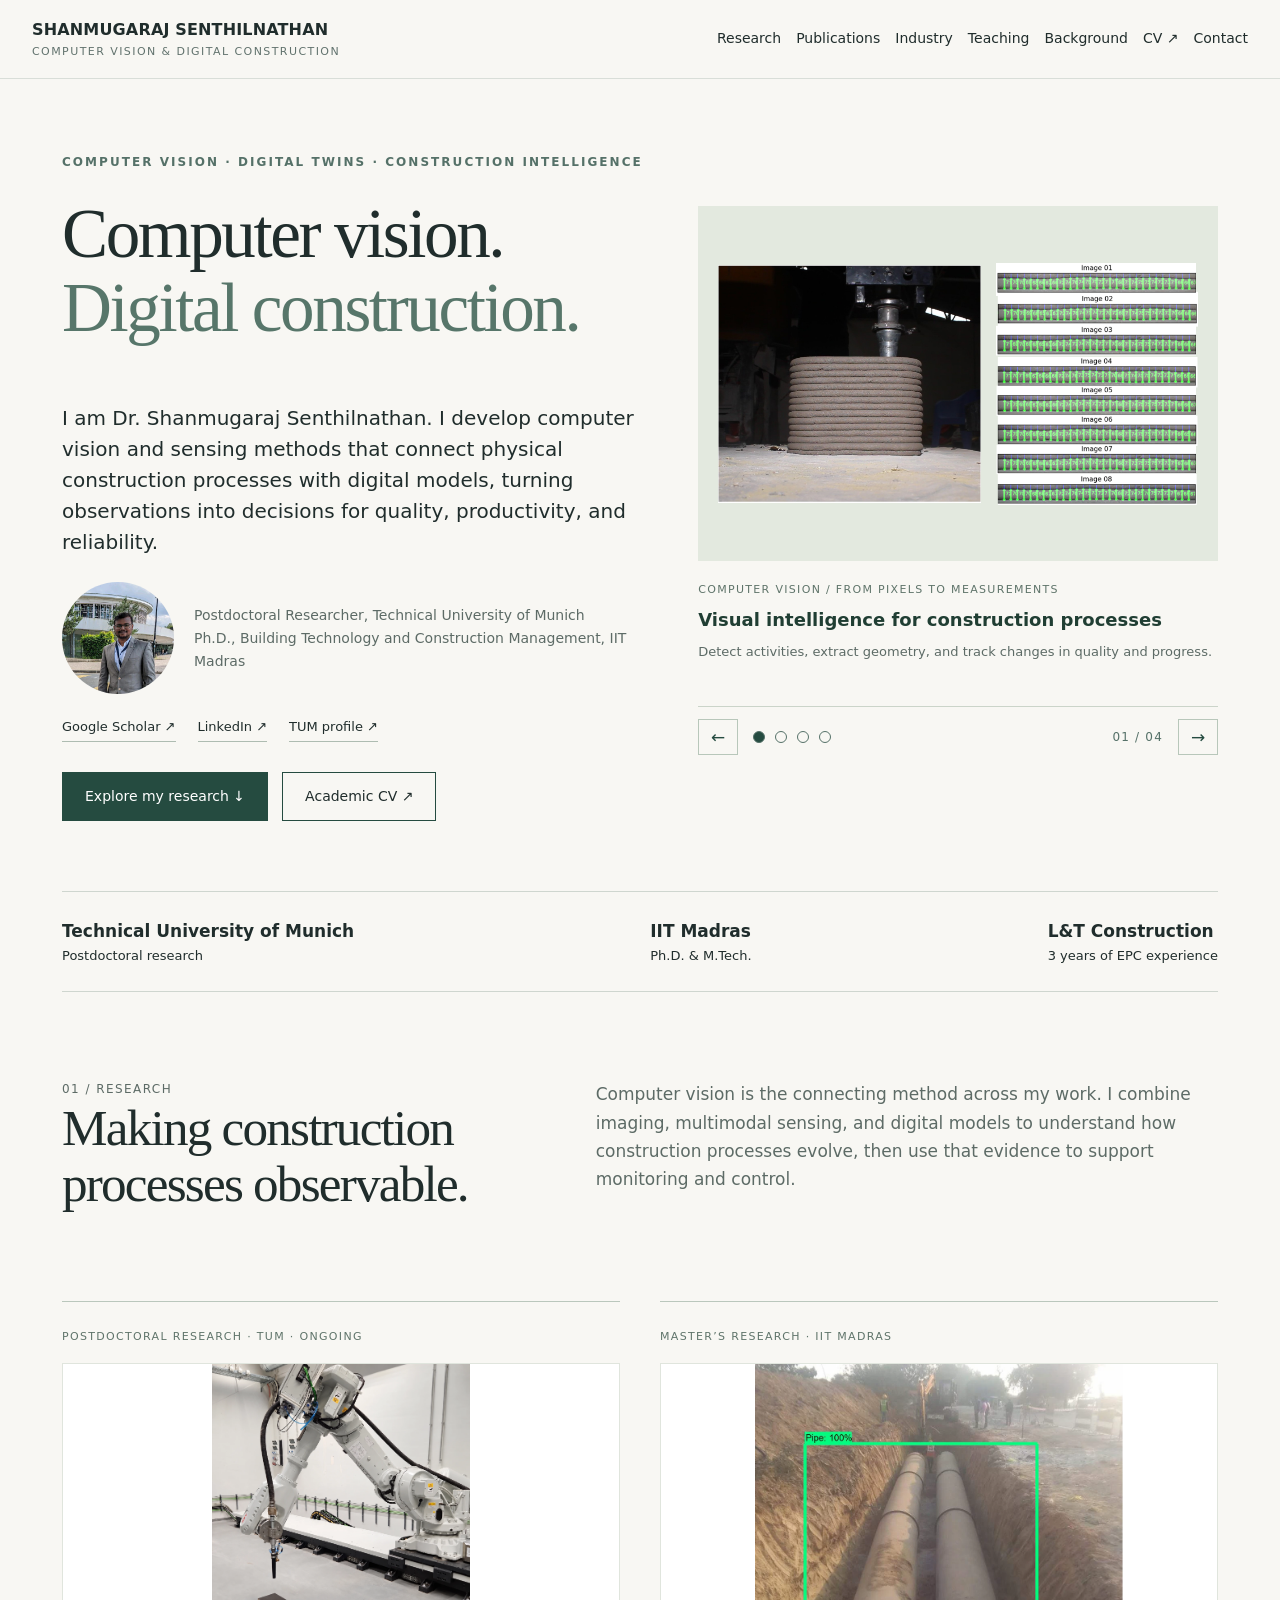
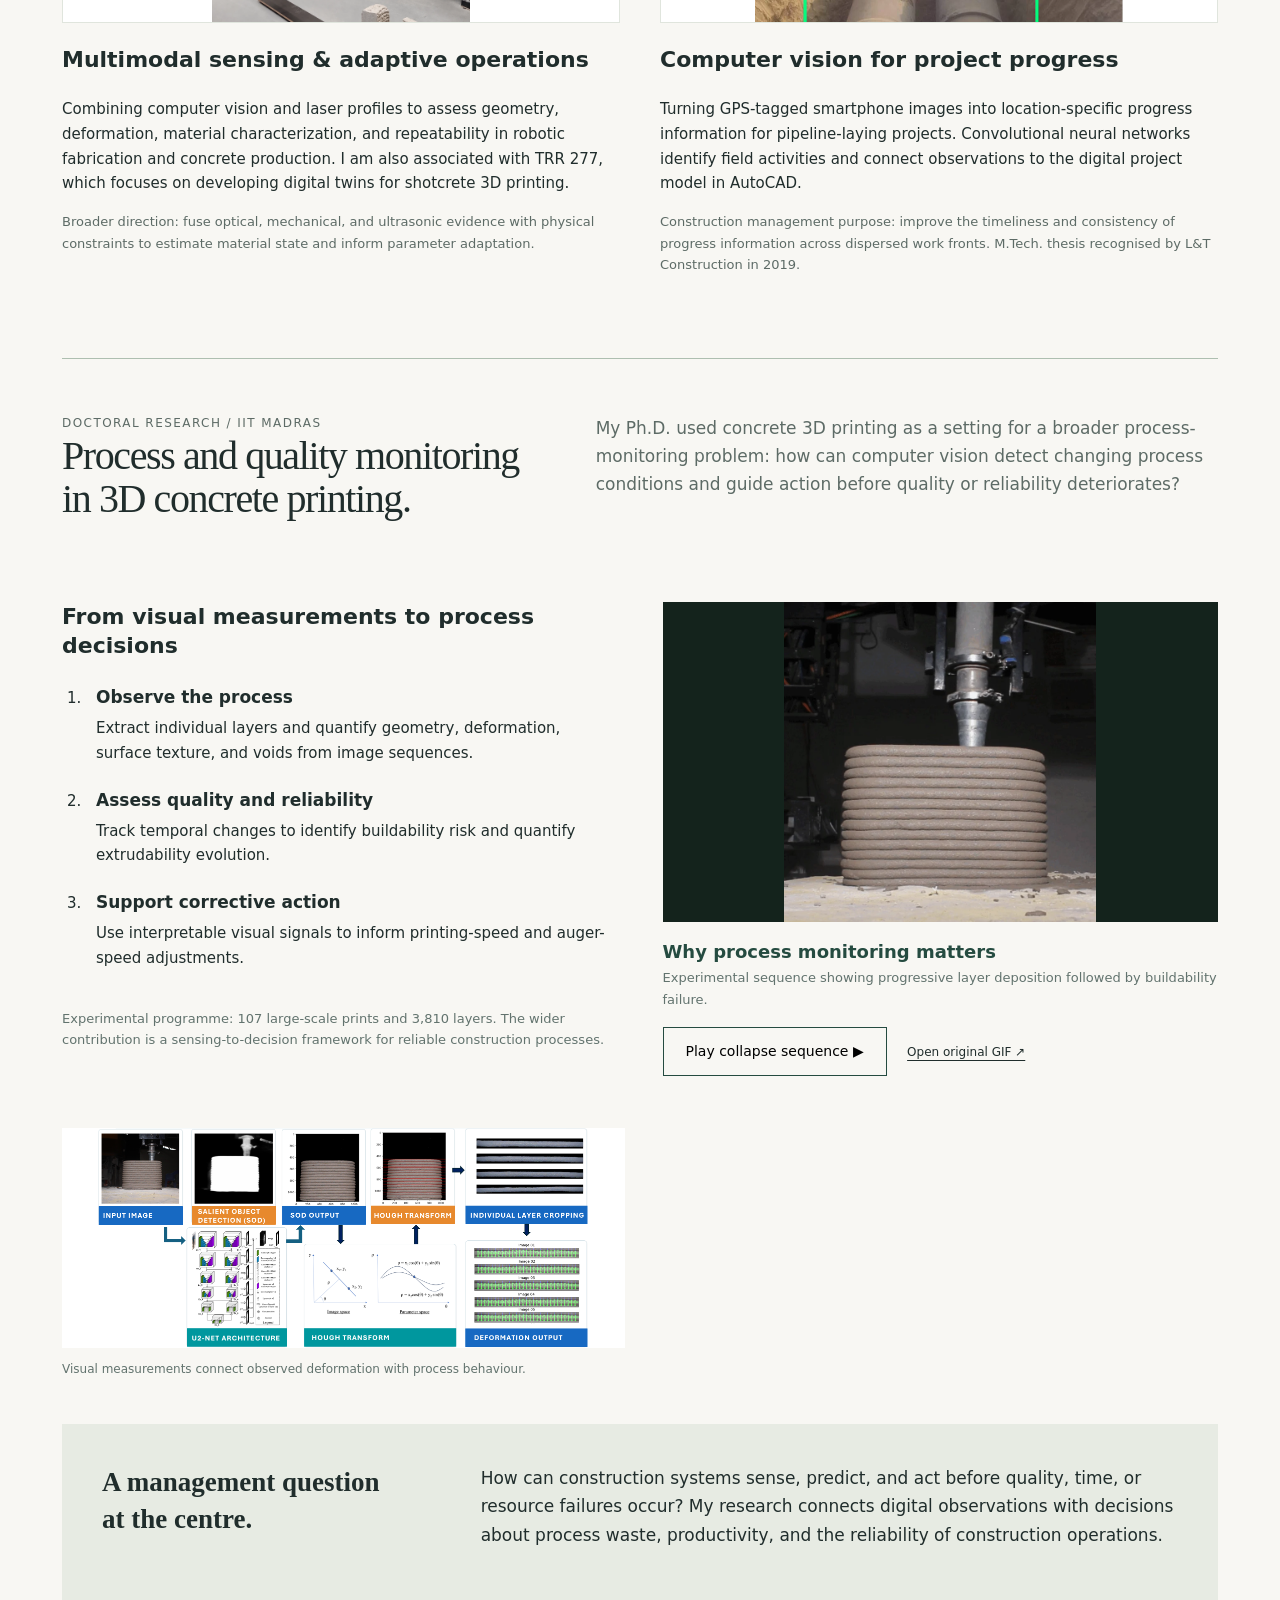
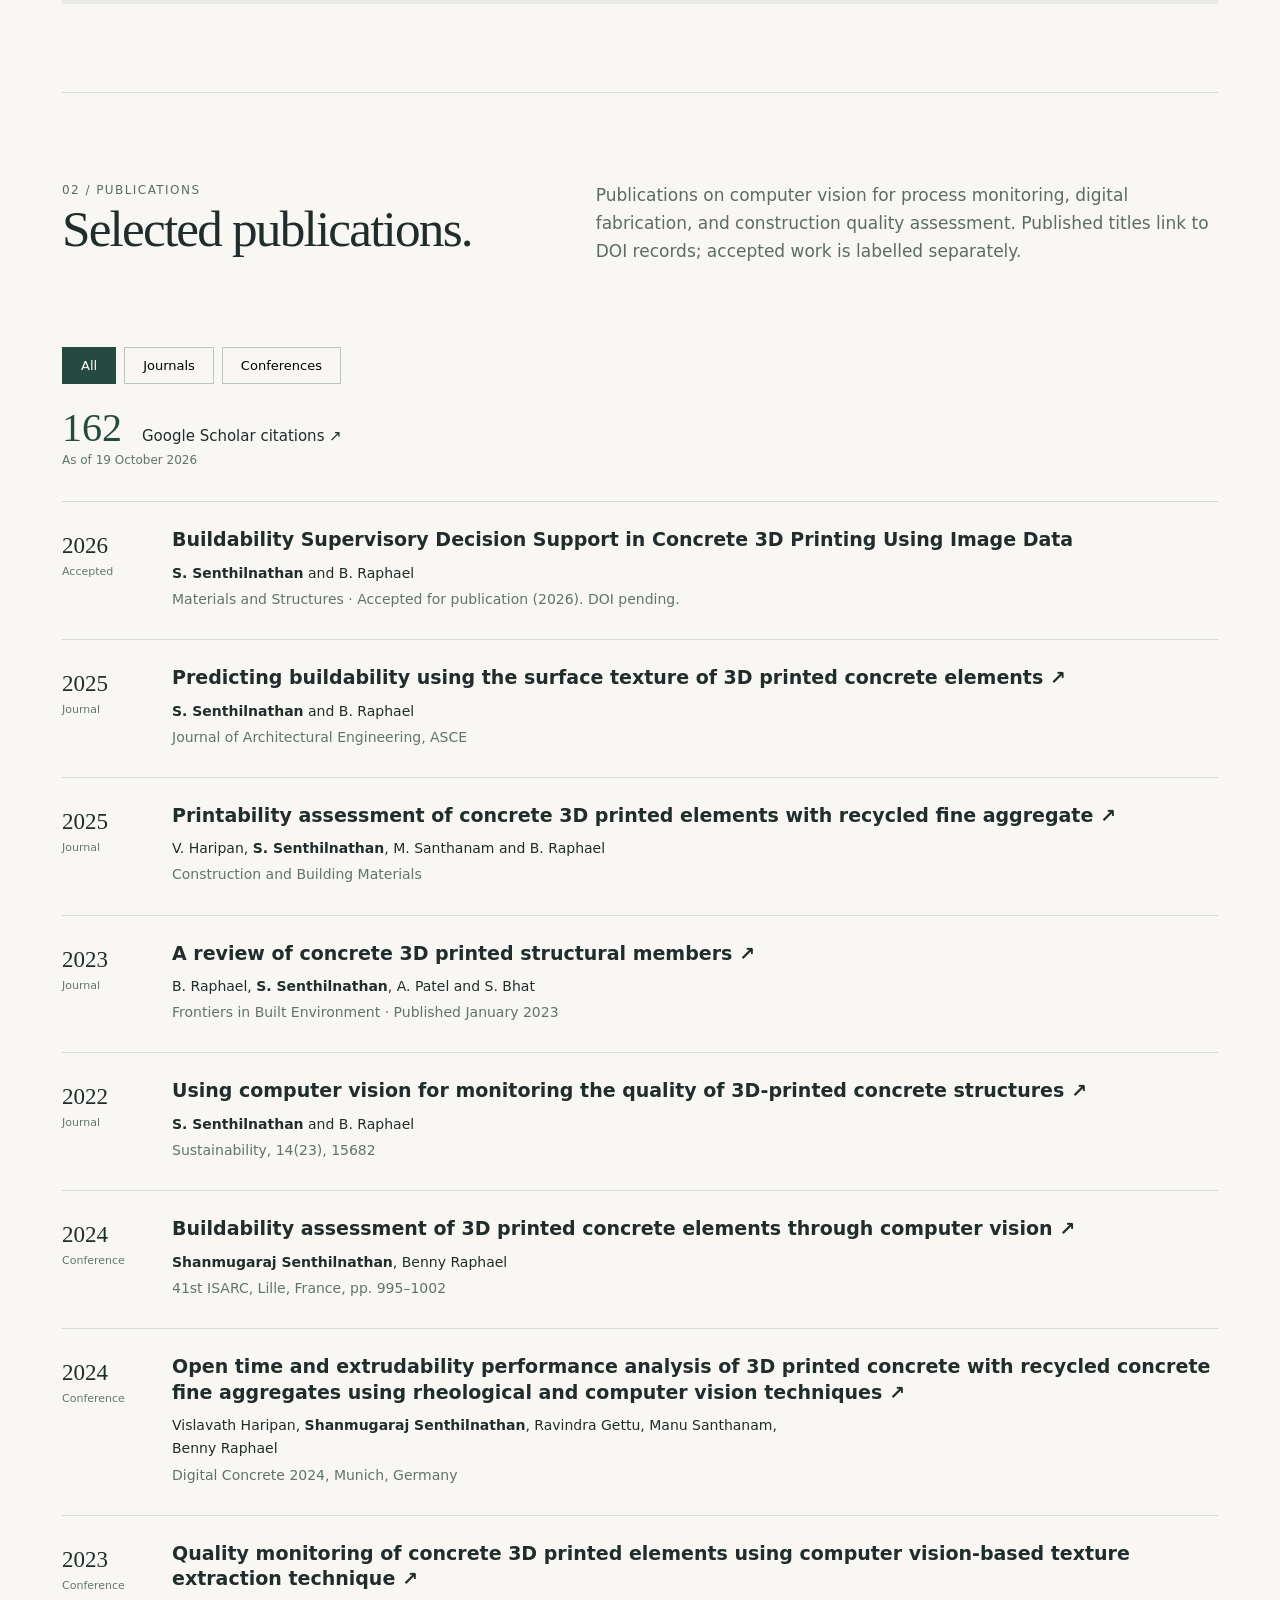
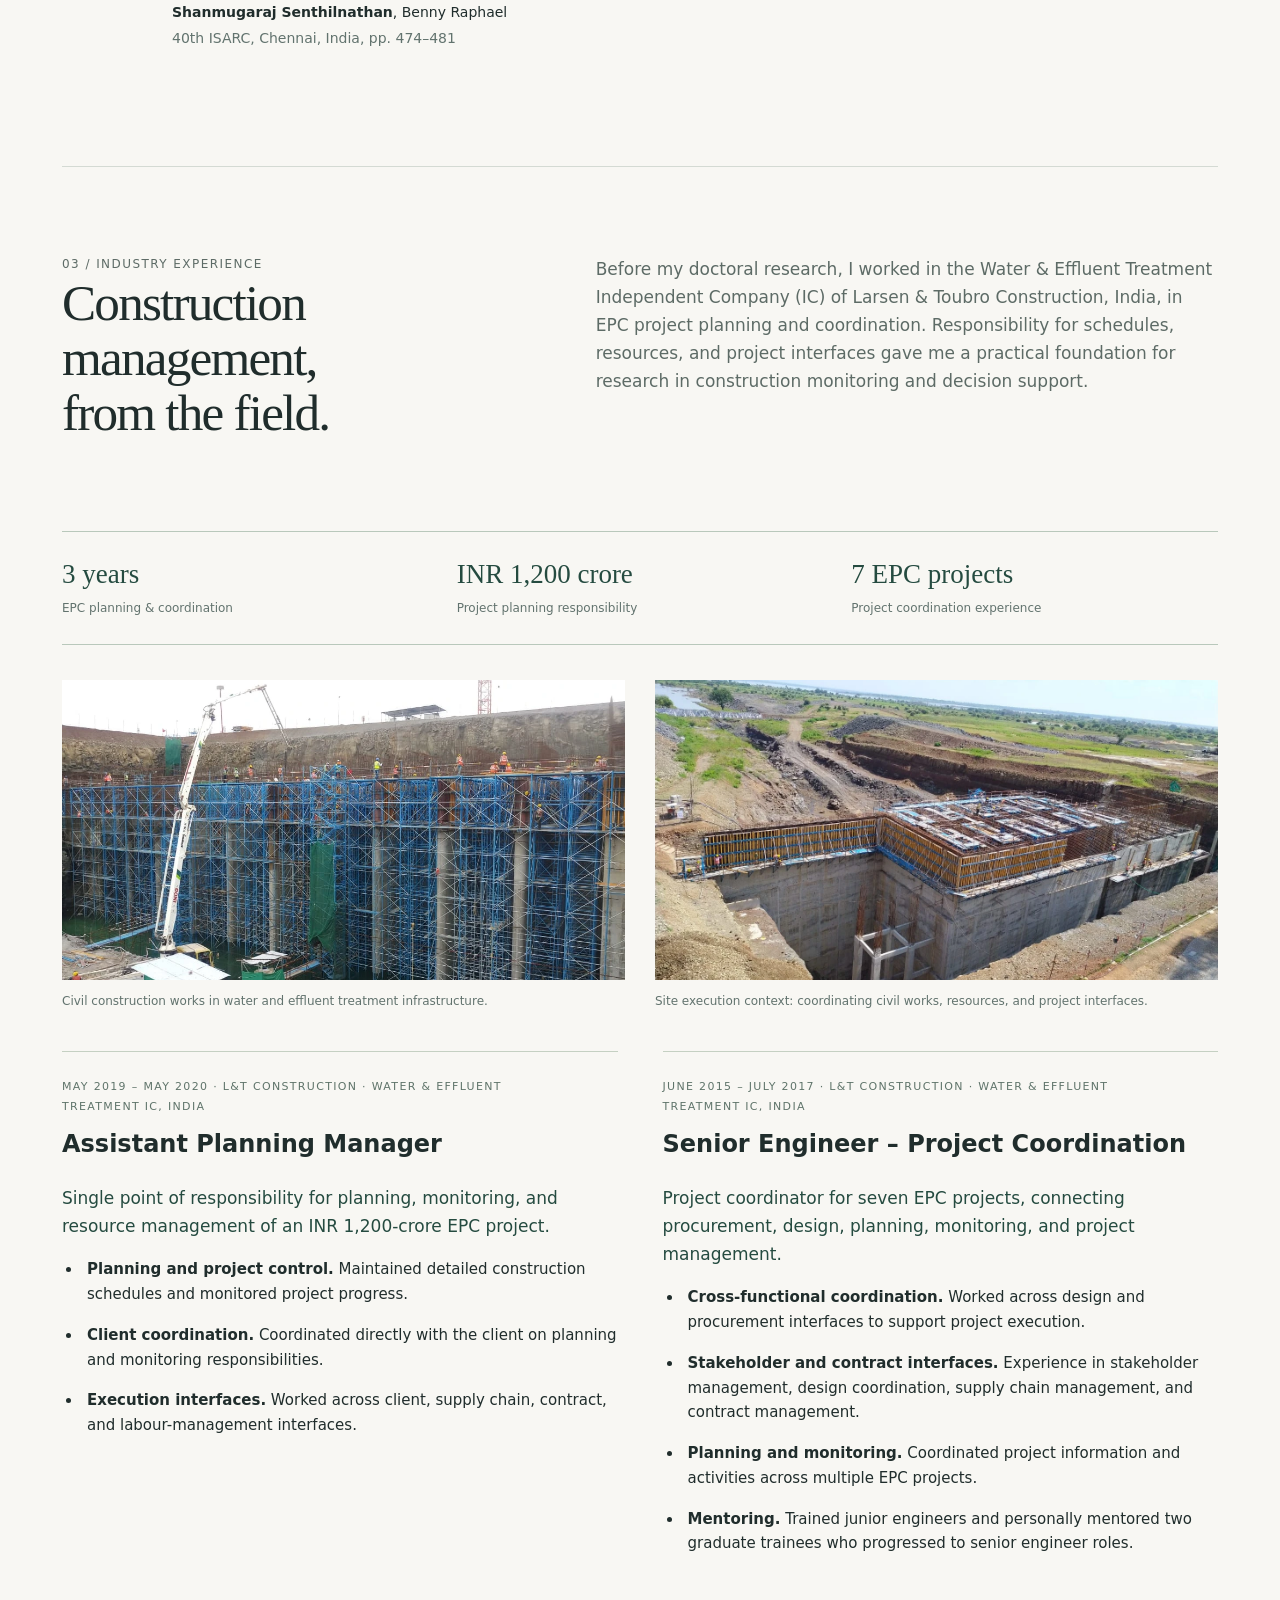
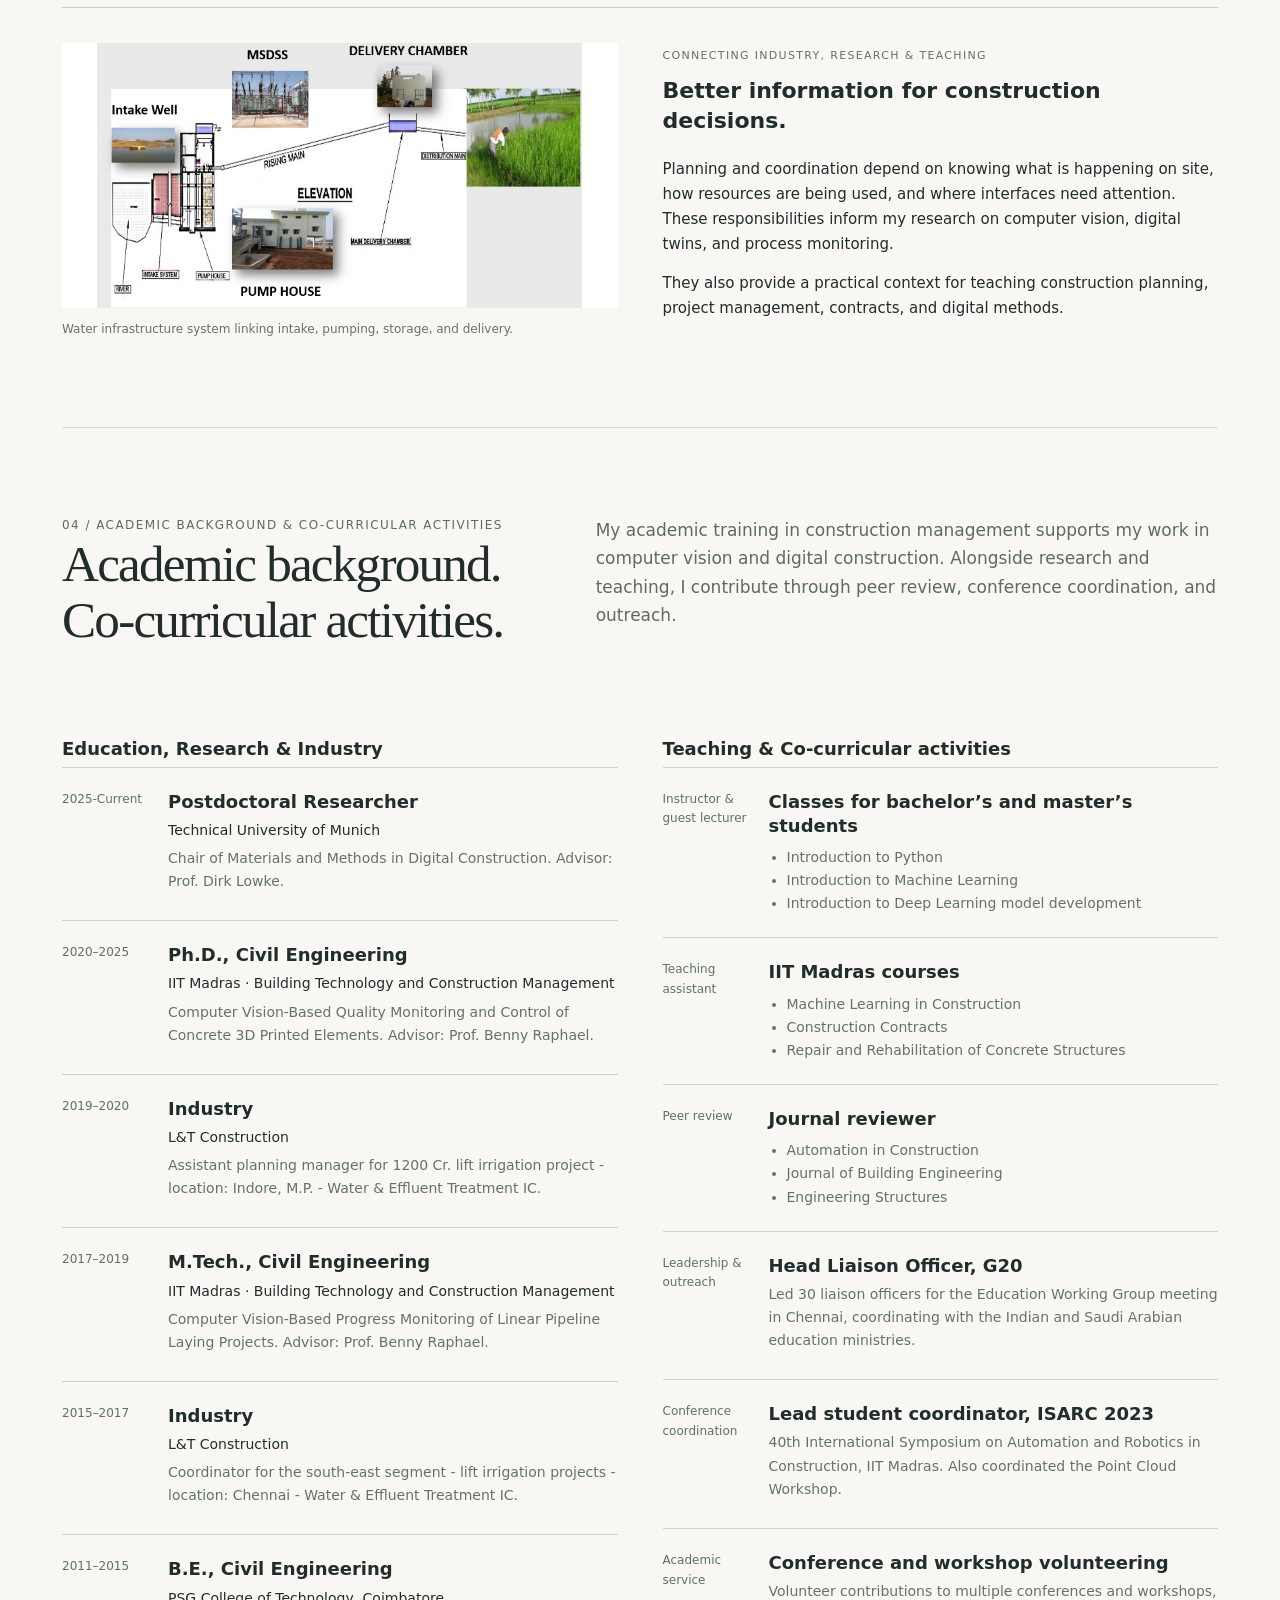
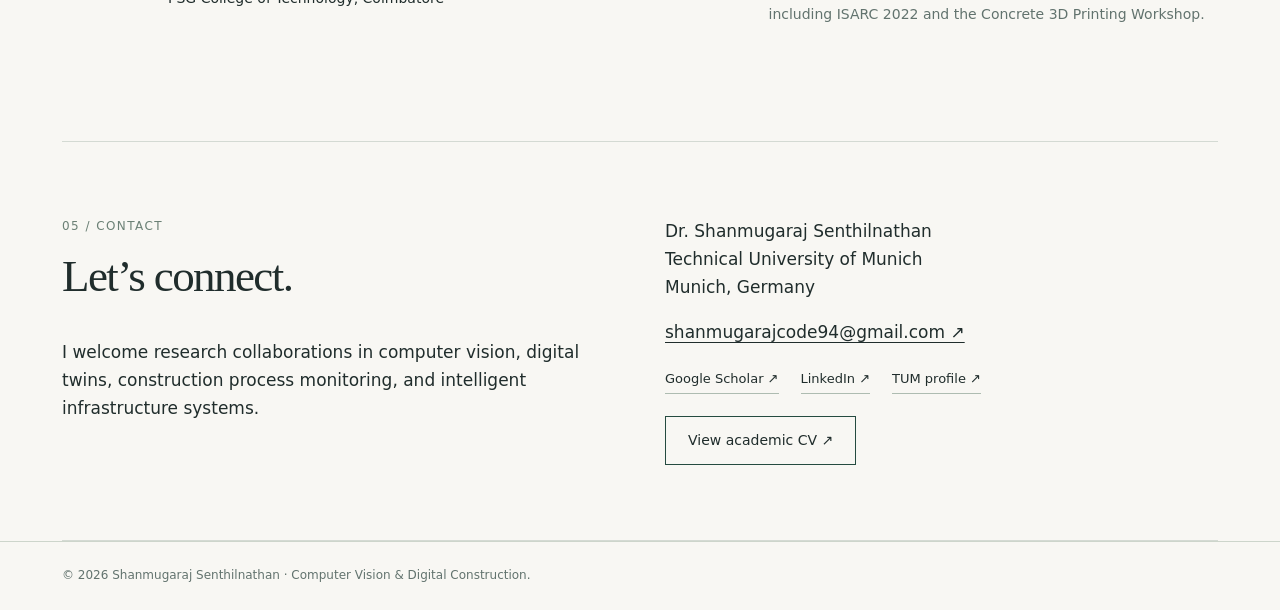
==== commit 7b372468: "reverting back to old style" ====
--- a/index.html
+++ b/index.html
@@ -7,7 +7,7 @@
 <meta name="description" content="Shanmugaraj Senthilnathan, postdoctoral researcher at TUM. Computer vision, multimodal sensing, digital twins and process intelligence for construction and infrastructure.">
 <meta name="theme-color" content="#254b40">
 <link rel="icon" href="assets/favicon.svg" type="image/svg+xml">
-<link rel="stylesheet" href="styles-physical-lab.css">
+<link rel="stylesheet" href="styles.css">
 </head>
 <body>
 <a class="skip" href="#main">Skip to content</a>
--- a/styles.css
+++ b/styles.css
@@ -0,0 +1,10 @@
+*{box-sizing:border-box}html{scroll-behavior:smooth;scroll-padding-top:100px}body{margin:0;background:#f8f7f3;color:#202d2c;font:17px/1.65 system-ui,-apple-system,Segoe UI,sans-serif}a{color:inherit;text-underline-offset:4px}a:hover{color:#98613a}button{font:inherit;cursor:pointer}img{max-width:100%;display:block}h1,h2,h3,p{margin-top:0}h1,h2{font-family:Georgia,serif;font-weight:400;line-height:1.08;letter-spacing:-.035em}h1{font-size:clamp(44px,5.4vw,78px)}h2{font-size:clamp(34px,4vw,53px)}h3{font-size:22px;line-height:1.35;font-weight:550}p{max-width:70ch}header{position:sticky;top:0;z-index:10;background:#f8f7f3f5;border-bottom:1px solid #d9ded8}nav{max-width:1280px;margin:auto;min-height:78px;display:flex;align-items:center;justify-content:space-between;padding:12px 32px;gap:24px}.brand{text-decoration:none;font-size:16px;font-weight:650;letter-spacing:.01em}.brand small{display:block;font-size:11px;color:#62736e;font-weight:400;letter-spacing:.13em;text-transform:uppercase}.navlinks{display:flex;gap:24px;font-size:14px}.navlinks a{text-decoration:none}.wrap{max-width:1220px;margin:auto;padding:0 32px}.hero{display:grid;grid-template-columns:1.12fr 1fr;gap:54px;padding-top:74px;padding-bottom:70px;align-items:center}.eyebrow{font-size:12px;letter-spacing:.17em;text-transform:uppercase;font-weight:650;color:#557168;margin-bottom:24px}.hero .intro{font-size:20px;line-height:1.55}.hero h1 em{font-style:normal;color:#57766a}.role{font-size:14px;color:#5d6b66}.actions{display:flex;flex-wrap:wrap;gap:14px;margin-top:30px}.btn{display:inline-block;padding:12px 22px;border:1px solid #254b40;text-decoration:none;font-size:14px}.btn.primary{background:#254b40;color:white}.btn:hover{background:#e2e7df;color:#254b40}.hero figure{margin:0;position:relative}.hero figure img{width:100%;height:475px;object-fit:cover;object-position:55% center;background:#293531}.hero figcaption{font-size:12px;color:#5d6b66;margin-top:12px}.hero-index{position:absolute;top:16px;left:18px;font-size:11px;background:#f8f7f3e8;padding:7px 12px;letter-spacing:.1em}.strip{display:flex;justify-content:space-between;gap:24px;padding:25px 0;border-top:1px solid #cfd6cf;border-bottom:1px solid #cfd6cf;font-size:13px}.strip strong{display:block;font-size:17px;font-weight:550}.section{padding-top:88px;padding-bottom:88px;border-bottom:1px solid #d4dad3}.section-head{display:grid;grid-template-columns:1fr 1.3fr;gap:55px;margin-bottom:48px}.section-head p{color:#5d6b66;margin-bottom:0}.num{font-size:12px;letter-spacing:.12em;color:#6b8075;margin-bottom:15px}.research{display:grid;grid-template-columns:1fr 1fr;gap:40px}.research article{border-top:1px solid #bac7bc;padding-top:18px}.research img{width:100%;height:280px;object-fit:cover;margin:15px 0 22px}.research p{font-size:15px}.tag{font-size:11px;letter-spacing:.12em;text-transform:uppercase;color:#5f746a}.research .detail{font-size:13px;color:#5d6b66}.statement{background:#e7ebe3;padding:40px;margin-top:45px;display:grid;grid-template-columns:1fr 2fr;gap:30px}.statement h3{font-family:Georgia,serif;font-size:27px}.statement p{margin:0}.filters{display:flex;gap:8px;margin-bottom:20px}.filters button{border:1px solid #bac7bc;background:transparent;padding:7px 18px;font-size:13px}.filters button[aria-pressed=true]{background:#254b40;color:white;border-color:#254b40}.publication{display:grid;grid-template-columns:90px 1fr;gap:20px;border-top:1px solid #d4dad3;padding:25px 0}.publication h3{font-size:19px;margin-bottom:9px}.publication h3 a{text-decoration:none}.publication p{font-size:14px;margin-bottom:3px}.pub-year{font-family:Georgia,serif;font-size:23px}.pub-year small{display:block;font:11px system-ui;color:#64766e}.muted{color:#62736e}.teaching-grid{display:grid;grid-template-columns:1fr 1fr;gap:60px}.plain-list{list-style:none;padding:0;margin:0}.plain-list li{padding:15px 0;border-top:1px solid #cdd5cb;font-size:15px}.plain-list strong{display:block;font-size:17px;font-weight:550}.timeline{display:grid;grid-template-columns:1fr 1fr;gap:45px}.timeline article{display:grid;grid-template-columns:90px 1fr;gap:16px;padding:22px 0;border-top:1px solid #cbd4c9}.timeline h3{font-size:18px;margin-bottom:5px}.timeline p{font-size:14px;margin-bottom:5px}.date{font-size:12px;color:#5b7366}.vision{background:#233f37;color:#f4f5ed;padding:60px;}.vision .eyebrow,.vision .tag{color:#bdcdbd}.vision h2{max-width:700px}.vision-grid{display:grid;grid-template-columns:repeat(3,1fr);gap:35px;margin-top:45px}.vision-grid article{border-top:1px solid #779186;padding-top:22px}.vision-grid p{font-size:14px;color:#d7dfd6}.contact{display:grid;grid-template-columns:1fr 1fr;gap:50px;padding:75px 0}.contact h2{font-size:45px}.contact a{overflow-wrap:anywhere}footer{border-top:1px solid #cdd5cb;padding:24px 0;font-size:12px;color:#62736e}.skip{position:absolute;left:-9999px}.skip:focus{left:20px;background:white;z-index:30;padding:10px}#menu{display:none}button:focus-visible,a:focus-visible{outline:3px solid #b9854b;outline-offset:5px}[hidden]{display:none!important}.cv{max-width:900px;margin:50px auto;padding:0 30px}.cv h1{font-size:44px}.cv h2{font-size:28px;margin-top:35px}.cv p,.cv li{font-size:15px}.cv .publication{grid-template-columns:65px 1fr}@media(max-width:850px){nav{padding:12px 20px;flex-wrap:wrap}.navlinks{gap:16px;flex-wrap:wrap}#menu{display:block;border:0;background:none;font-size:14px}.navlinks{display:none;width:100%}.navlinks.open{display:flex}.wrap{padding:0 22px}.hero{grid-template-columns:1fr;gap:30px;padding-top:45px}.hero figure img{height:360px}.strip{flex-wrap:wrap}.strip>div{width:44%}.section{padding:58px 0}.section-head{grid-template-columns:1fr;gap:0;margin-bottom:30px}.research,.teaching-grid,.timeline,.contact{grid-template-columns:1fr;gap:28px}.research img{height:260px}.statement{grid-template-columns:1fr;padding:25px;gap:5px}.vision{padding:35px 25px}.vision-grid{grid-template-columns:1fr;gap:10px}.publication{grid-template-columns:60px 1fr;gap:12px}.contact{padding:50px 0}}@media(prefers-reduced-motion:reduce){html{scroll-behavior:auto}}@media print{header,.actions,.filters,.no-print{display:none!important}body{background:white;color:black}.cv{margin:0;max-width:none}.cv h1{font-size:30px}.publication{break-inside:avoid}.cv h2{break-after:avoid}a{text-decoration:none}}
+.identity{display:flex;gap:20px;align-items:center;margin-top:24px}.portrait{width:112px;height:112px;object-fit:cover;border-radius:50%;flex-shrink:0}.identity .role{margin:0}.profile-links{display:flex;flex-wrap:wrap;gap:10px 22px;font-size:13px;margin:22px 0}.profile-links a{text-decoration:none;border-bottom:1px solid #aebcb1;padding-bottom:3px}.citation-summary{margin:20px 0 30px}.citation-summary a{text-decoration:none;font-size:15px}.citation-summary strong{font:40px Georgia,serif;color:#254b40;margin-right:10px}.citation-summary small{display:block;color:#62736e;font-size:12px}.cv-identity{display:flex;gap:24px;align-items:center}.cv-identity h1{margin-bottom:0}@media(max-width:600px){.identity{align-items:flex-start}.portrait{width:86px;height:86px}.cv-identity{align-items:flex-start;flex-direction:column}.cv h1{font-size:36px}}@media print{.portrait{width:75px;height:75px}.citation-summary strong{font-size:26px}}
+
+.research-carousel{min-width:0;align-self:center}.research-carousel figure{margin:0}.research-carousel .visual{height:355px;background:#edf0e9;display:flex;align-items:center;justify-content:center;padding:20px;overflow:hidden}.research-carousel .visual>img{width:100%;height:100%;object-fit:contain;object-position:center;background:transparent}.research-carousel .vision-visual{display:grid;grid-template-columns:1.3fr 1fr;gap:15px;background:#e3e9df}.research-carousel .vision-visual>img{min-width:0;object-fit:contain}.research-carousel .sensor-visual{display:grid;grid-template-columns:1fr 1.2fr;gap:20px;background:white}.sensor-visual>div{min-width:0;text-align:center;font-size:12px;color:#557168}.sensor-visual img{width:100%;height:220px!important;object-fit:contain!important;background:white!important}.research-carousel figcaption{min-height:145px;margin:0;padding:20px 0 10px;font-size:13px;line-height:1.6;color:#5d6b66}.research-carousel figcaption strong{display:block;color:#203e33;font-size:18px;font-weight:550;margin:7px 0}.research-carousel figcaption>span{display:block}.carousel-controls{display:flex;align-items:center;gap:15px;border-top:1px solid #cbd4c9;padding:12px 0}.carousel-arrow{height:36px;width:40px;background:transparent;border:1px solid #b8c7ba;color:#254b40}.carousel-dots{display:flex;gap:10px;align-items:center;flex:1}.carousel-dots button{width:12px;height:12px;border-radius:50%;padding:0;background:transparent;border:1px solid #557168}.carousel-dots button[aria-pressed=true]{background:#254b40}.carousel-count{font-size:12px;letter-spacing:.1em;color:#557168}.overview-research img{object-fit:contain;background:white;height:260px;border:1px solid #e0e5dd}.phd-research{margin-top:70px;padding-top:55px;border-top:1px solid #aebfb0}.phd-research h2{font-size:40px}.phd-layout{display:grid;grid-template-columns:1fr 1fr;gap:45px}.process-list{padding-left:24px}.process-list li{padding:0 0 20px 10px;font-size:15px}.process-list strong{display:block;font-size:17px;margin-bottom:5px}.detail{font-size:13px;color:#62736e}.collapse-demo{margin:0;min-width:0}.collapse-demo img{width:100%;height:320px;object-fit:contain;background:#14231c}.collapse-demo figcaption{font-size:13px;line-height:1.7;color:#62736e;margin:15px 0}.collapse-demo figcaption strong{display:block;color:#254b40;font-size:18px}.collapse-demo figcaption span{display:block}.collapse-demo .btn{margin-right:15px;margin-bottom:12px;background:transparent}.collapse-demo>a{font-size:12px}.phd-evidence{display:grid;grid-template-columns:1fr 1fr;gap:30px;margin-top:40px}.phd-evidence figure{margin:0;min-width:0}.phd-evidence img{height:220px;width:100%;object-fit:contain;background:white}.phd-evidence figcaption{font-size:12px;color:#62736e;margin-top:12px}@media(max-width:850px){.research-carousel .visual{height:300px}.research-carousel figcaption{min-height:160px}.phd-layout{grid-template-columns:1fr}.phd-evidence{grid-template-columns:1fr}.phd-research h2{font-size:34px}.hero{gap:45px}.sensor-visual img{height:180px!important}.overview-research img{height:auto;max-height:320px}.collapse-demo img{height:300px}}@media(max-width:450px){.research-carousel .visual{height:260px;padding:12px}.research-carousel .sensor-visual{gap:10px}.sensor-visual img{height:150px!important}.research-carousel figcaption{min-height:180px}.carousel-controls{gap:12px}.carousel-dots{gap:9px}}
+
+.industry-facts{display:grid;grid-template-columns:repeat(4,1fr);gap:28px;border-top:1px solid #b9c8bb;border-bottom:1px solid #b9c8bb;padding:25px 0;margin-bottom:35px}.industry-facts strong{display:block;font-family:Georgia,serif;font-size:27px;font-weight:400;color:#254b40;line-height:1.3}.industry-facts span{display:block;font-size:12px;color:#62736e;margin-top:7px}.industry-gallery{display:grid;grid-template-columns:1fr 1fr;gap:30px;margin-bottom:40px}.industry-gallery figure,.industry-connection figure{margin:0;min-width:0}.industry-gallery img{width:100%;height:300px;object-fit:cover}.industry-gallery figcaption,.industry-connection figcaption{font-size:12px;color:#62736e;margin-top:12px;line-height:1.6}.industry-roles{display:grid;grid-template-columns:1fr 1fr;gap:45px}.industry-roles article{border-top:1px solid #c5d0c2;padding-top:25px}.industry-roles h3{font-size:24px}.industry-roles .tag{line-height:1.8}.industry-roles .role-intro{font-size:17px;color:#254b40}.industry-roles ul{padding-left:20px;font-size:15px}.industry-roles li{padding-left:5px;margin-bottom:16px}.industry-roles li strong{font-weight:600}.industry-connection{display:grid;grid-template-columns:1fr 1fr;gap:45px;align-items:center;border-top:1px solid #c5d0c2;margin-top:35px;padding-top:35px}.industry-connection img{width:100%;height:265px;object-fit:contain;background:white}.industry-connection p{font-size:15px}.industry-connection p.tag{font-size:11px}.navlinks{gap:18px}@media(max-width:1000px){.industry-facts{grid-template-columns:1fr 1fr}.industry-gallery img{height:250px}}@media(max-width:850px){.industry-gallery,.industry-roles,.industry-connection{grid-template-columns:1fr;gap:30px}.industry-gallery img{height:auto;max-height:360px;object-fit:contain}.industry-facts{gap:25px 18px}.industry-facts strong{font-size:24px}.industry-roles h3{font-size:23px}.industry-connection img{height:auto;max-height:300px}}
+
+.teaching-experience-only{grid-template-columns:1fr}.teaching-experience-only>.plain-list{max-width:900px}.teaching-experience-only .plain-list{display:grid;grid-template-columns:1fr 1fr;gap:0 38px}.teaching-experience-only .plain-list li:last-child{grid-column:1/-1}.service-journals{font-size:14px;color:#62736e;padding-left:18px;margin:8px 0 0}.project-gallery{display:grid;grid-template-columns:1fr 1fr;gap:32px}.gallery-item{margin:0;min-width:0}.gallery-item>img,.gallery-item>a>img{width:100%;height:300px;object-fit:contain;background:#edf0e9}.gallery-placeholder{height:260px;display:flex;flex-direction:column;align-items:center;justify-content:center;background:#edf0e9;border:1px dashed #a8b9aa;color:#557168;text-align:center;padding:25px}.gallery-placeholder span{font:30px Georgia,serif}.gallery-placeholder small{font-size:12px;letter-spacing:.08em;margin-top:12px}.gallery-item figcaption{padding-top:18px}.gallery-item h3{font-size:21px;margin:0 0 8px}.gallery-item p{font-size:14px;color:#62736e}.navlinks{gap:15px}@media(max-width:1100px){#menu{display:block;border:0;background:none;font-size:14px}nav{flex-wrap:wrap}.navlinks{display:none;width:100%}.navlinks.open{display:flex}}@media(max-width:850px){.teaching-experience-only .plain-list,.project-gallery{grid-template-columns:1fr}.gallery-placeholder{height:220px}.gallery-item>img,.gallery-item>a>img{height:auto;max-height:400px}}
+
+.industry-facts{grid-template-columns:repeat(3,1fr)}@media(max-width:850px){.industry-facts{grid-template-columns:1fr 1fr}}
